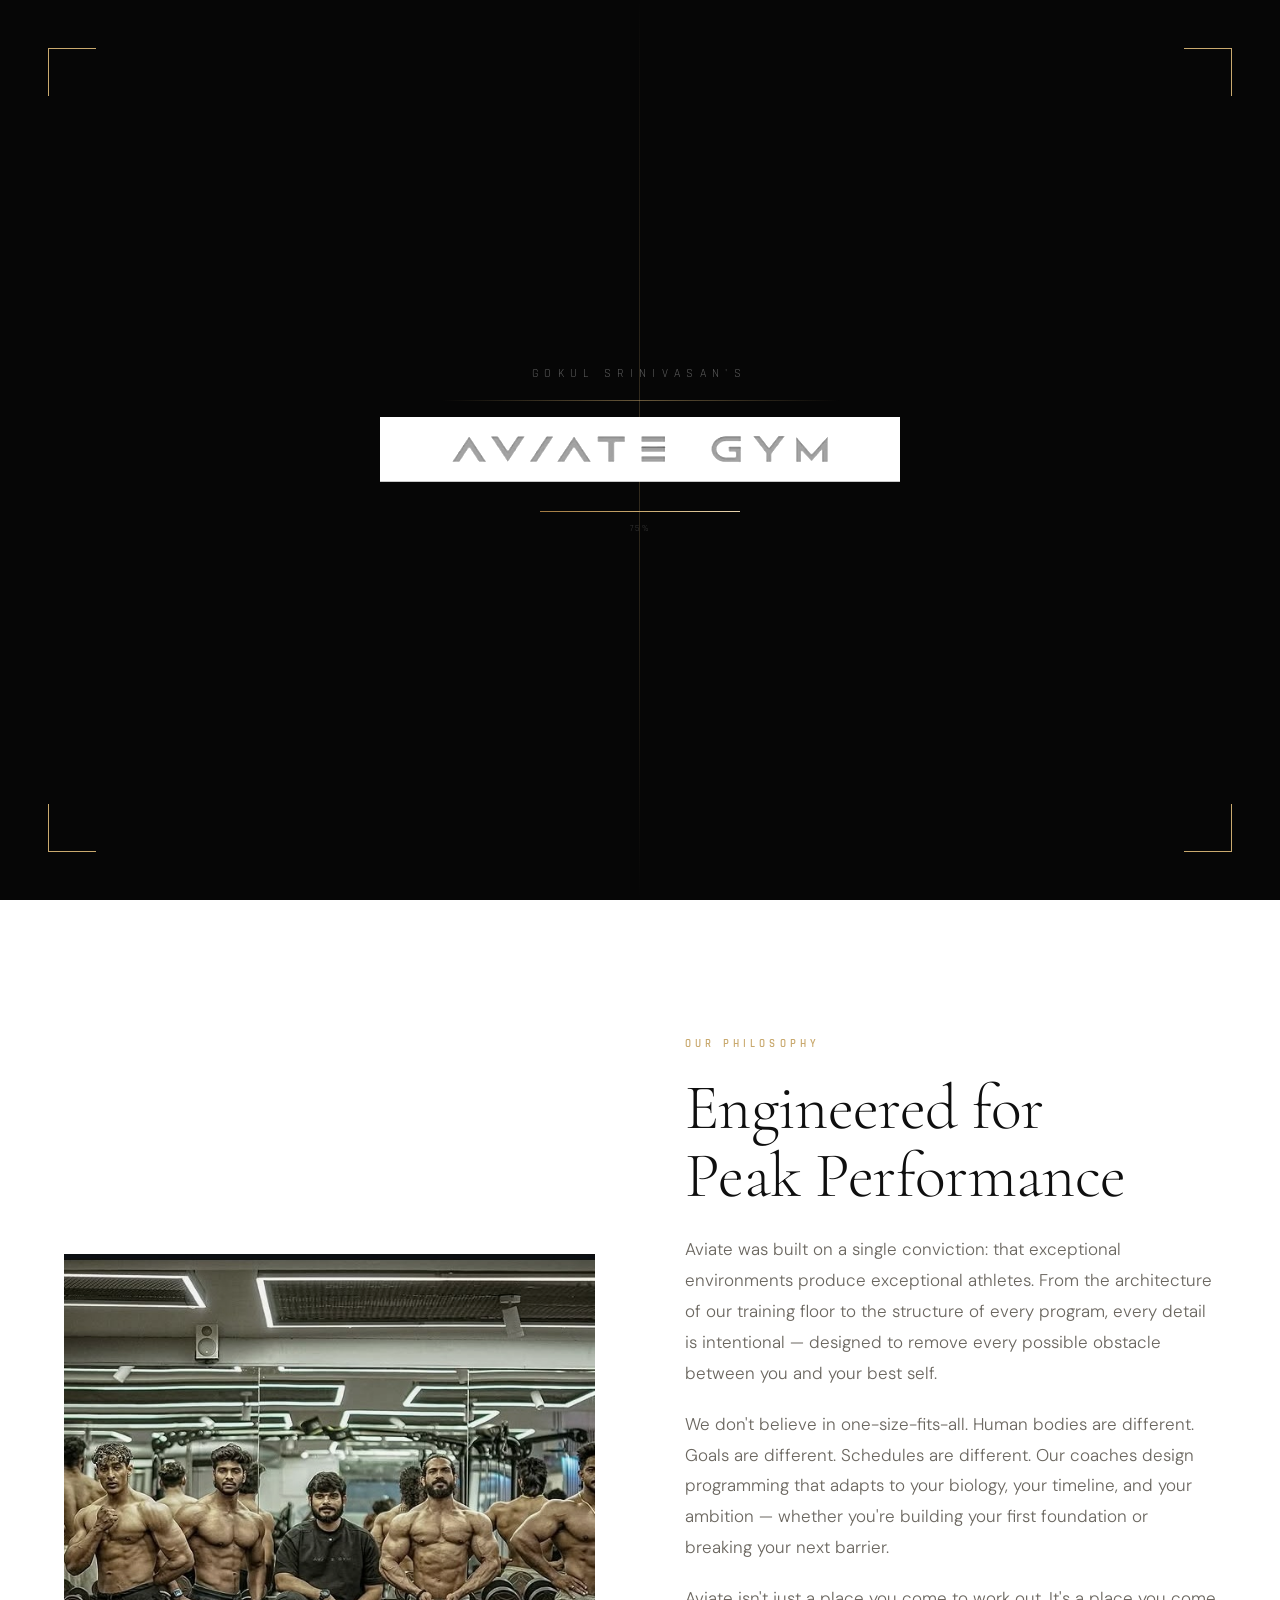
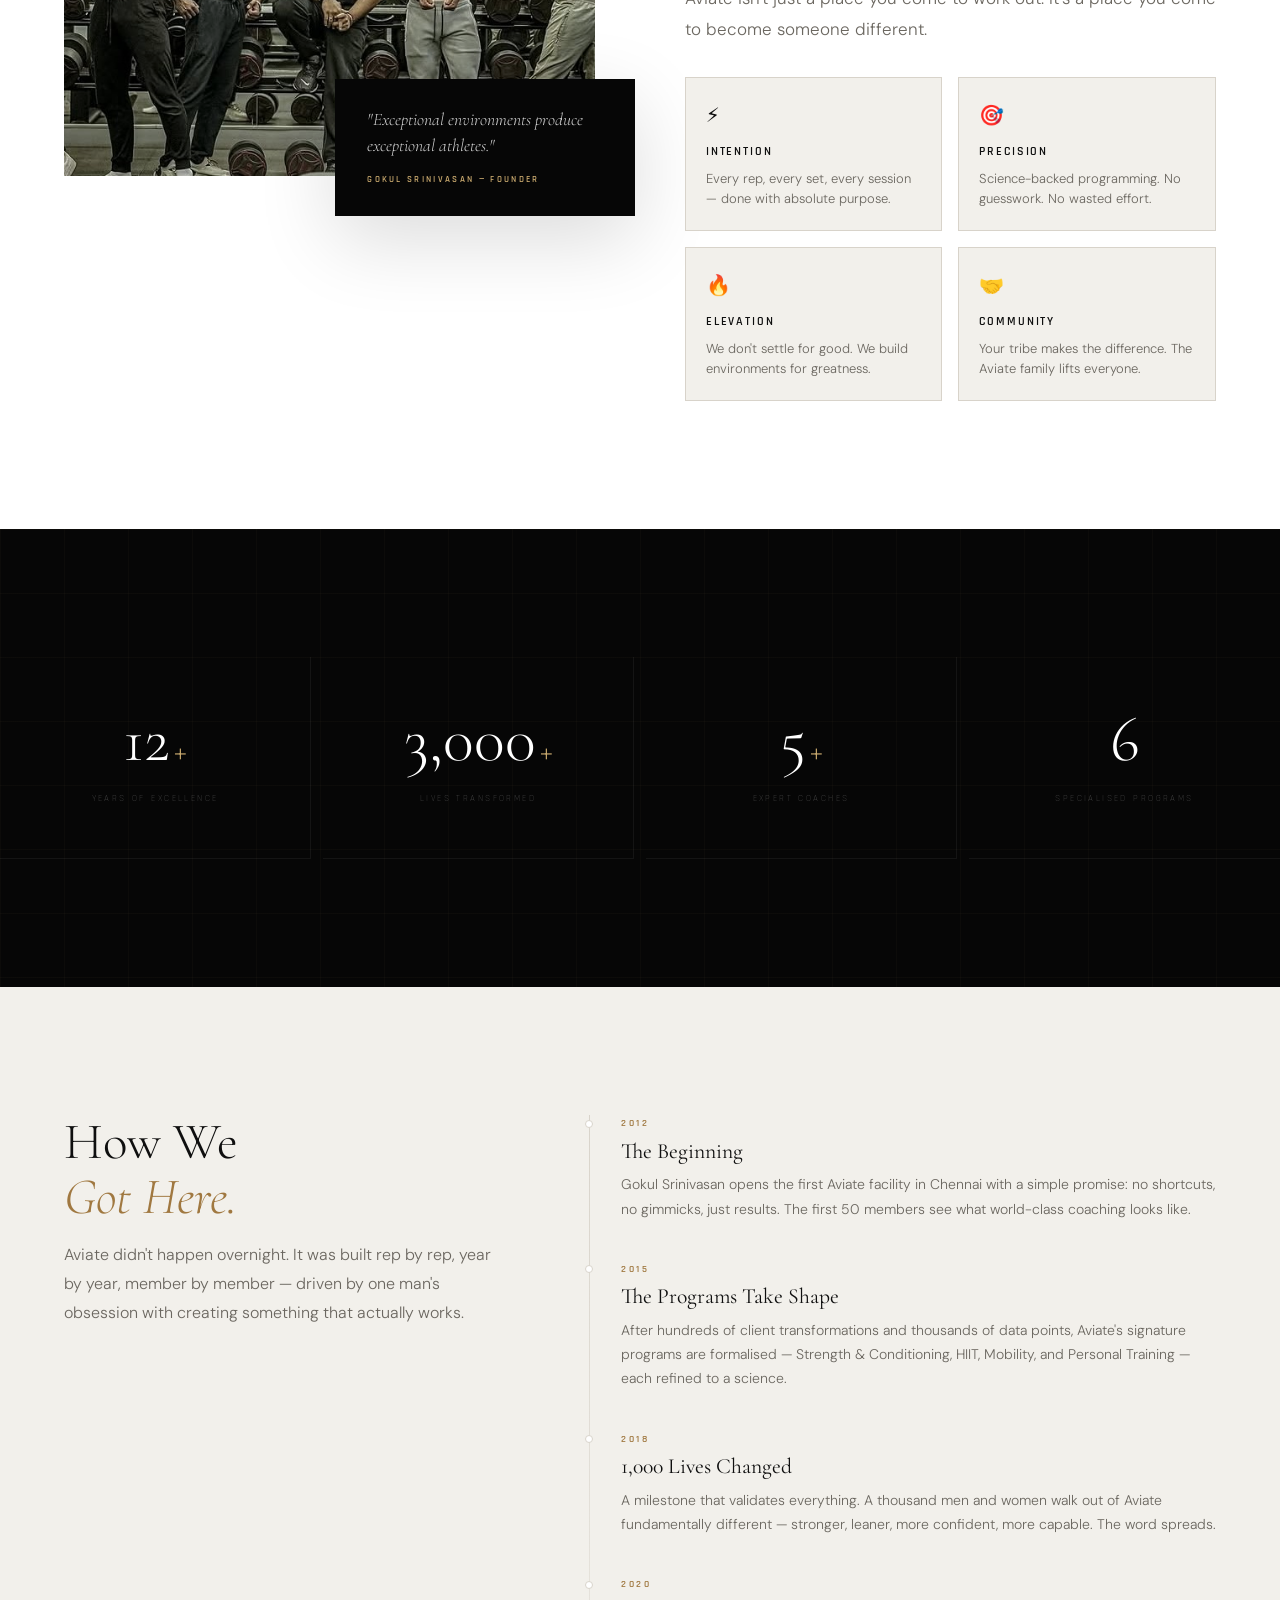
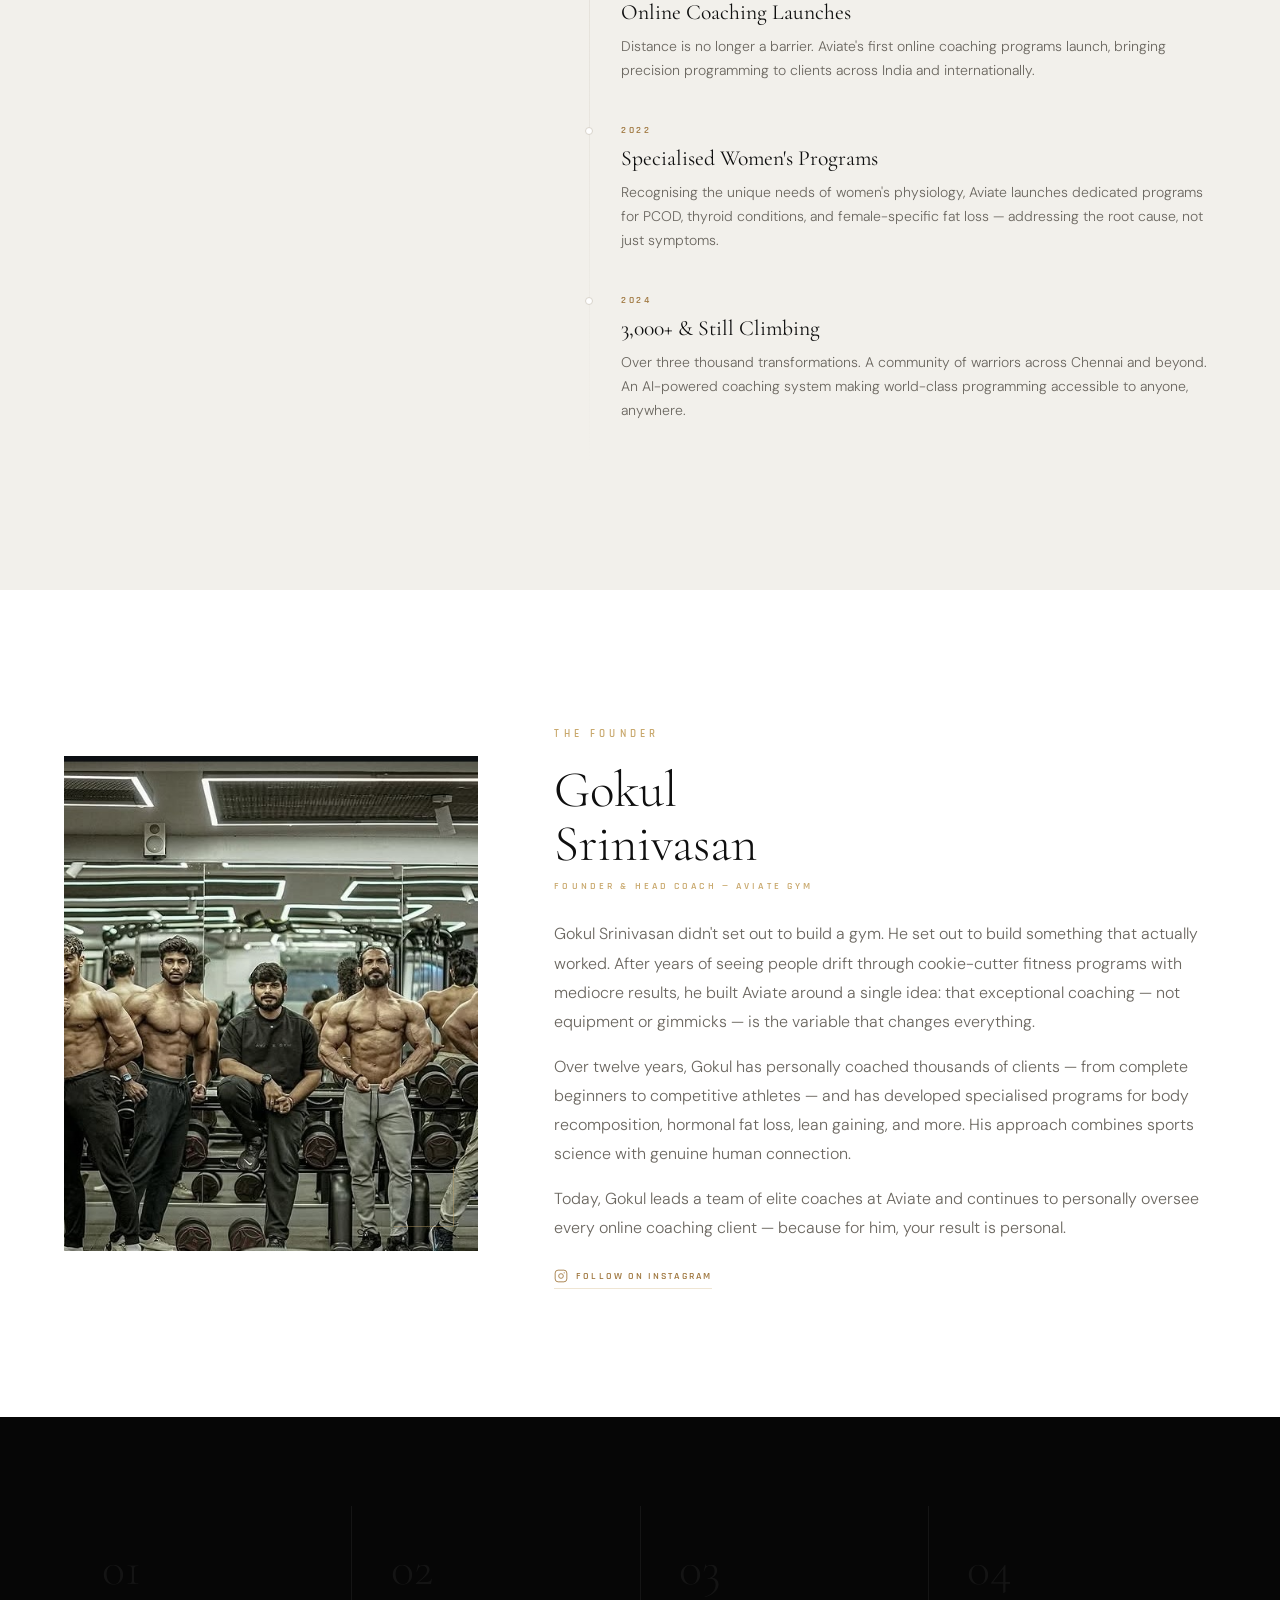
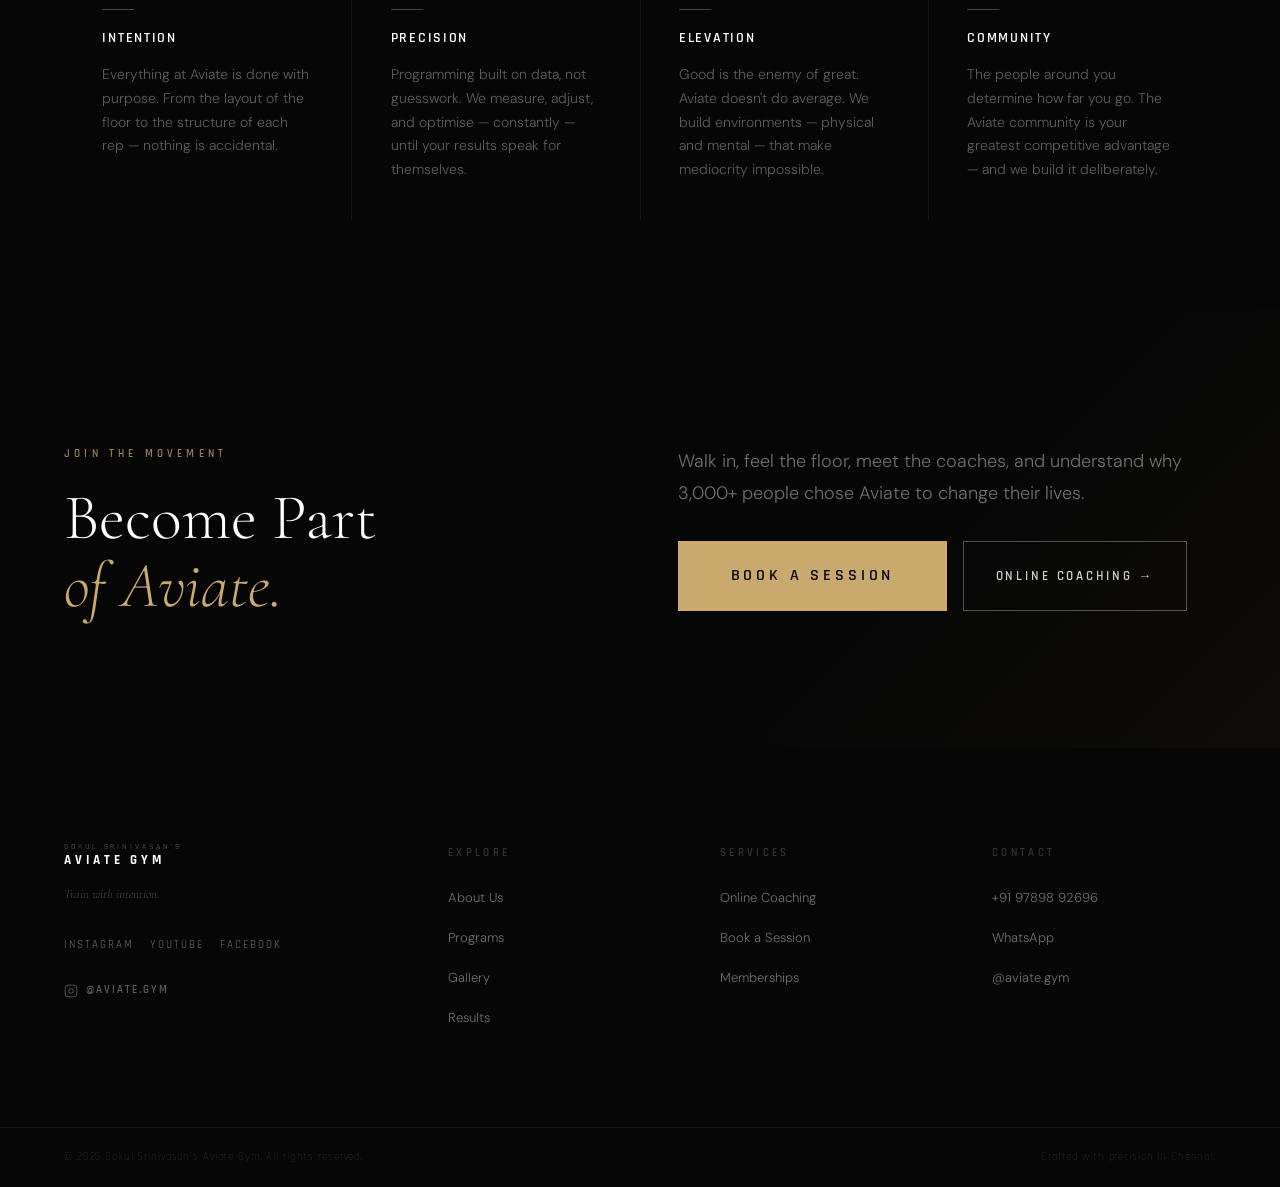
==== about.html @ cf031518 "Add files via upload" ====
<!DOCTYPE html>
<html lang="en">
<head>
  <meta charset="UTF-8" />
  <meta name="viewport" content="width=device-width, initial-scale=1.0" />
  <meta name="description" content="About — Gokul Srinivasan's Aviate Gym. Our philosophy, our story, our coaches." />
  <title>About — Aviate Gym</title>

  <link rel="preconnect" href="https://fonts.googleapis.com" />
  <link rel="preconnect" href="https://fonts.gstatic.com" crossorigin />
  <link href="https://fonts.googleapis.com/css2?family=Cormorant+Garamond:ital,wght@0,300;0,400;0,600;1,300;1,400&family=Rajdhani:wght@300;400;500;600;700&family=DM+Sans:wght@200;300;400;500&display=swap" rel="stylesheet" />
  <link rel="stylesheet" href="style.css" />

  <style>

    /* ── Cinematic full-bleed hero ── */
    .about-hero {
      position: relative;
      height: 100svh;
      min-height: 640px;
      display: flex;
      align-items: center;
      overflow: hidden;
      background: var(--color-black);
    }

    .about-hero__bg { position: absolute; inset: 0; z-index: 0; }

    .about-hero__bg-img {
      width: 100%; height: 100%;
      object-fit: cover;
      object-position: center top;
      filter: brightness(0.28) grayscale(15%);
      transform: scale(1.04);
      animation: about-hero-drift 18s ease-in-out infinite alternate;
    }

    @keyframes about-hero-drift {
      from { transform: scale(1.04) translateX(0); }
      to   { transform: scale(1.06) translateX(-1.5%); }
    }

    .about-hero__overlay {
      position: absolute; inset: 0;
      background: linear-gradient(
        135deg,
        rgba(6,6,6,0.82) 0%,
        rgba(6,6,6,0.30) 60%,
        rgba(6,6,6,0.62) 100%
      );
    }

    .about-hero__content {
      position: relative; z-index: 2;
      width: 100%;
      padding-top: 78px;
    }

    .about-hero__inner { max-width: 820px; }

    .about-hero__eyebrow {
      display: inline-flex;
      align-items: center;
      gap: 0.75rem;
      font-family: var(--font-brand);
      font-size: 0.62rem;
      font-weight: 600;
      letter-spacing: 0.42em;
      text-transform: uppercase;
      color: var(--color-gold);
      margin-bottom: 1.5rem;
      animation: hero-up 1s cubic-bezier(0.16,1,0.3,1) 0.2s both;
    }

    .about-hero__rule {
      width: 28px; height: 1px;
      background: var(--color-gold); opacity: 0.7; display: block;
    }

    .about-hero__heading {
      font-family: var(--font-display);
      font-size: clamp(3.2rem, 8vw, 6.5rem);
      font-weight: 300;
      line-height: 0.98;
      letter-spacing: -0.025em;
      color: var(--color-white);
      margin-bottom: 1.75rem;
      animation: hero-up 1s cubic-bezier(0.16,1,0.3,1) 0.4s both;
    }

    .about-hero__heading em {
      font-style: italic;
      color: rgba(255,255,255,0.52);
    }

    .about-hero__sub {
      font-family: var(--font-body);
      font-size: clamp(1rem, 1.8vw, 1.2rem);
      font-weight: 300;
      line-height: 1.75;
      color: rgba(255,255,255,0.48);
      max-width: 48ch;
      animation: hero-up 1s cubic-bezier(0.16,1,0.3,1) 0.6s both;
    }

    .about-hero__scroll {
      position: absolute;
      bottom: 2.5rem; left: var(--container-pad);
      z-index: 2;
      display: flex;
      align-items: center;
      gap: 0.75rem;
      animation: hero-up 1s cubic-bezier(0.16,1,0.3,1) 1s both;
    }

    .about-hero__scroll-line {
      width: 48px; height: 1px;
      background: linear-gradient(to right, var(--color-gold), transparent);
      opacity: 0.5;
    }

    .about-hero__scroll-label {
      font-family: var(--font-brand);
      font-size: 0.52rem;
      letter-spacing: 0.32em;
      text-transform: uppercase;
      color: rgba(255,255,255,0.3);
    }

    .about-hero__year {
      position: absolute;
      bottom: 2.5rem; right: var(--container-pad);
      z-index: 2;
      text-align: right;
      animation: hero-up 1s cubic-bezier(0.16,1,0.3,1) 0.9s both;
    }

    .about-hero__year-num {
      font-family: var(--font-display);
      font-size: clamp(3rem, 6vw, 5rem);
      font-weight: 300;
      color: rgba(255,255,255,0.07);
      line-height: 1;
      letter-spacing: -0.02em;
    }

    .about-hero__year-label {
      font-family: var(--font-brand);
      font-size: 0.52rem;
      letter-spacing: 0.28em;
      text-transform: uppercase;
      color: rgba(255,255,255,0.22);
    }

    /* ── Philosophy ── */
    .philosophy { background: var(--color-white); }

    .philosophy__grid {
      display: grid;
      grid-template-columns: 1fr 1fr;
      gap: clamp(3rem, 7vw, 7rem);
      align-items: center;
    }

    .philosophy__media { position: relative; }

    .philosophy__img-wrap { overflow: hidden; line-height: 0; }

    .philosophy__img {
      width: 100%;
      height: clamp(420px, 58vh, 640px);
      object-fit: cover;
      object-position: center top;
      filter: grayscale(8%) brightness(0.97);
      transition: transform 1.4s cubic-bezier(0.25,0.46,0.45,0.94), filter 0.6s ease;
    }

    .philosophy__img-wrap:hover .philosophy__img {
      transform: scale(1.04);
      filter: grayscale(0%) brightness(1.01);
    }

    .philosophy__quote-card {
      position: absolute;
      bottom: -2.5rem; right: -2.5rem;
      background: var(--color-black);
      padding: 1.75rem 2rem;
      max-width: 300px;
      box-shadow: var(--shadow-xl);
    }

    .philosophy__quote-text {
      font-family: var(--font-display);
      font-size: 1.1rem;
      font-weight: 300;
      font-style: italic;
      line-height: 1.5;
      color: rgba(255,255,255,0.82);
      margin-bottom: 0.75rem;
    }

    .philosophy__quote-attr {
      font-family: var(--font-brand);
      font-size: 0.58rem;
      font-weight: 600;
      letter-spacing: 0.25em;
      text-transform: uppercase;
      color: var(--color-gold);
    }

    .philosophy__copy .section-heading { margin-bottom: 1.5rem; }

    .philosophy__body {
      font-family: var(--font-body);
      font-size: 1.0625rem;
      font-weight: 300;
      line-height: 1.82;
      color: var(--color-text-muted);
      margin-bottom: 1.25rem;
    }

    .philosophy__values {
      display: grid;
      grid-template-columns: 1fr 1fr;
      gap: 1rem;
      margin-top: 2rem;
    }

    .philosophy__value {
      padding: 1.25rem;
      border: 1px solid var(--color-grey-mid);
      background: var(--color-cream);
      transition: border-color 0.22s, box-shadow 0.22s, transform 0.22s;
    }

    .philosophy__value:hover {
      border-color: var(--color-gold);
      box-shadow: 0 4px 20px rgba(201,169,110,0.08);
      transform: translateY(-2px);
    }

    .philosophy__value-icon { font-size: 1.25rem; margin-bottom: 0.5rem; }

    .philosophy__value-title {
      font-family: var(--font-brand);
      font-size: 0.78rem;
      font-weight: 600;
      letter-spacing: 0.15em;
      text-transform: uppercase;
      color: var(--color-text);
      margin-bottom: 0.35rem;
    }

    .philosophy__value-desc {
      font-family: var(--font-body);
      font-size: 0.8125rem;
      font-weight: 300;
      color: var(--color-text-muted);
      line-height: 1.6;
    }

    /* ── Stats ── */
    .about-stats {
      background: var(--color-black);
      position: relative;
      overflow: hidden;
    }

    .about-stats::before {
      content: '';
      position: absolute; inset: 0;
      background-image:
        linear-gradient(rgba(201,169,110,0.03) 1px, transparent 1px),
        linear-gradient(90deg, rgba(201,169,110,0.03) 1px, transparent 1px);
      background-size: 64px 64px;
      pointer-events: none;
    }

    .about-stats__grid {
      display: grid;
      grid-template-columns: repeat(4, 1fr);
      position: relative;
      z-index: 1;
    }

    .about-stat-item {
      padding: clamp(2rem, 4vw, 3.5rem) clamp(1.5rem, 3vw, 2.5rem);
      border-right: 1px solid rgba(255,255,255,0.06);
      border-bottom: 1px solid rgba(255,255,255,0.06);
      display: flex;
      flex-direction: column;
      align-items: center;
      text-align: center;
      gap: 0.5rem;
      transition: background-color 0.25s;
    }

    .about-stat-item:hover { background-color: rgba(201,169,110,0.04); }
    .about-stat-item:nth-child(4n) { border-right: none; }

    .about-stat-item__num {
      font-family: var(--font-display);
      font-size: clamp(2.5rem, 5vw, 4rem);
      font-weight: 300;
      color: var(--color-white);
      line-height: 1;
    }

    .about-stat-item__suffix {
      font-family: var(--font-display);
      font-size: 2rem;
      font-weight: 300;
      color: var(--color-gold);
    }

    .about-stat-item__label {
      font-family: var(--font-brand);
      font-size: 0.58rem;
      letter-spacing: 0.26em;
      text-transform: uppercase;
      color: rgba(255,255,255,0.3);
      margin-top: 0.25rem;
    }

    /* ── Story / Timeline ── */
    .story { background: var(--color-cream); }

    .story__layout {
      display: grid;
      grid-template-columns: 1fr 1.4fr;
      gap: clamp(3rem, 6vw, 6rem);
      align-items: start;
    }

    .story__heading {
      font-family: var(--font-display);
      font-size: clamp(2rem, 4vw, 3.5rem);
      font-weight: 300;
      line-height: 1.08;
      color: var(--color-text);
      margin-bottom: 1rem;
      position: sticky;
      top: calc(78px + 2rem);
    }

    .story__heading em { font-style: italic; color: var(--color-gold-dark); }

    .story__intro {
      font-family: var(--font-body);
      font-size: 1rem;
      font-weight: 300;
      line-height: 1.8;
      color: var(--color-text-muted);
      margin-bottom: 1.5rem;
      position: sticky;
      top: calc(78px + 8rem);
    }

    .timeline {
      display: flex;
      flex-direction: column;
      gap: 0;
      position: relative;
    }

    .timeline::before {
      content: '';
      position: absolute;
      top: 0; bottom: 0; left: 0;
      width: 1px;
      background: linear-gradient(to bottom, var(--color-grey-mid), transparent);
    }

    .timeline-item {
      padding: 0 0 2.5rem 2rem;
      position: relative;
    }

    .timeline-item::before {
      content: '';
      position: absolute;
      left: -4px; top: 0.3rem;
      width: 8px; height: 8px;
      border-radius: 50%;
      background: var(--color-white);
      border: 1.5px solid var(--color-grey-mid);
      transition: background 0.22s, border-color 0.22s;
    }

    .timeline-item:hover::before {
      background: var(--color-gold);
      border-color: var(--color-gold);
    }

    .timeline-item__year {
      font-family: var(--font-brand);
      font-size: 0.62rem;
      font-weight: 600;
      letter-spacing: 0.28em;
      text-transform: uppercase;
      color: var(--color-gold-dark);
      margin-bottom: 0.4rem;
    }

    .timeline-item__title {
      font-family: var(--font-display);
      font-size: 1.35rem;
      font-weight: 400;
      color: var(--color-text);
      margin-bottom: 0.5rem;
      line-height: 1.2;
    }

    .timeline-item__body {
      font-family: var(--font-body);
      font-size: 0.875rem;
      font-weight: 300;
      line-height: 1.72;
      color: var(--color-text-muted);
    }

    /* ── Founder ── */
    .founder { background: var(--color-white); }

    .founder__grid {
      display: grid;
      grid-template-columns: 1fr 1.6fr;
      gap: clamp(3rem, 6vw, 6rem);
      align-items: center;
    }

    .founder__img-wrap {
      overflow: hidden;
      line-height: 0;
      position: relative;
    }

    .founder__img {
      width: 100%;
      height: clamp(400px, 55vh, 600px);
      object-fit: cover;
      object-position: center top;
      filter: grayscale(10%);
      transition: transform 1.4s cubic-bezier(0.25,0.46,0.45,0.94), filter 0.6s;
    }

    .founder__img-wrap:hover .founder__img {
      transform: scale(1.03);
      filter: grayscale(0%);
    }

    .founder__img-wrap::before {
      content: '';
      position: absolute;
      bottom: 1.5rem; right: 1.5rem;
      width: 60px; height: 60px;
      border-bottom: 1px solid var(--color-gold);
      border-right: 1px solid var(--color-gold);
      opacity: 0.4;
      z-index: 1;
      pointer-events: none;
    }

    .founder__name {
      font-family: var(--font-display);
      font-size: clamp(2rem, 4vw, 3.2rem);
      font-weight: 300;
      line-height: 1.05;
      color: var(--color-text);
      margin-bottom: 0.35rem;
    }

    .founder__title {
      font-family: var(--font-brand);
      font-size: 0.65rem;
      font-weight: 600;
      letter-spacing: 0.3em;
      text-transform: uppercase;
      color: var(--color-gold);
      margin-bottom: 1.5rem;
    }

    .founder__bio {
      font-family: var(--font-body);
      font-size: 1rem;
      font-weight: 300;
      line-height: 1.82;
      color: var(--color-text-muted);
      margin-bottom: 1rem;
    }

    .founder__social {
      display: flex;
      align-items: center;
      gap: 0.5rem;
      font-family: var(--font-brand);
      font-size: 0.65rem;
      font-weight: 600;
      letter-spacing: 0.2em;
      text-transform: uppercase;
      color: var(--color-gold-dark);
      margin-top: 1.5rem;
      padding-bottom: 3px;
      border-bottom: 1px solid rgba(201,169,110,0.3);
      width: fit-content;
      transition: color 0.18s, border-color 0.18s;
    }

    .founder__social:hover {
      color: var(--color-gold);
      border-color: var(--color-gold);
    }

    /* ── Values Strip ── */
    .values-strip {
      background: var(--color-black);
      padding-block: clamp(3rem, 7vw, 6rem);
      overflow: hidden;
    }

    .values-strip__inner {
      display: grid;
      grid-template-columns: repeat(4, 1fr);
      gap: 1px;
      background: rgba(255,255,255,0.06);
    }

    .value-block {
      background: var(--color-black);
      padding: clamp(1.5rem, 3vw, 2.5rem);
      transition: background-color 0.25s;
    }

    .value-block:hover { background-color: rgba(201,169,110,0.04); }

    .value-block__num {
      font-family: var(--font-display);
      font-size: 3rem;
      font-weight: 300;
      color: rgba(255,255,255,0.06);
      line-height: 1;
      margin-bottom: 1rem;
    }

    .value-block__line {
      width: 32px; height: 1px;
      background: var(--color-gold);
      opacity: 0.4;
      margin-bottom: 1rem;
    }

    .value-block__title {
      font-family: var(--font-brand);
      font-size: 0.9rem;
      font-weight: 600;
      letter-spacing: 0.12em;
      text-transform: uppercase;
      color: var(--color-white);
      margin-bottom: 0.75rem;
    }

    .value-block__desc {
      font-family: var(--font-body);
      font-size: 0.875rem;
      font-weight: 300;
      color: rgba(255,255,255,0.35);
      line-height: 1.7;
    }

    /* Responsive */
    @media (max-width: 1024px) {
      .philosophy__grid,
      .story__layout,
      .founder__grid { grid-template-columns: 1fr; gap: 3rem; }
      .philosophy__quote-card {
        position: relative; bottom: auto; right: auto;
        margin-top: 1.5rem; max-width: 100%;
      }
      .about-stats__grid { grid-template-columns: repeat(2, 1fr); }
      .about-stat-item:nth-child(2n) { border-right: none; }
      .story__heading, .story__intro { position: static; }
      .values-strip__inner { grid-template-columns: 1fr 1fr; }
    }

    @media (max-width: 768px) {
      .philosophy__values { grid-template-columns: 1fr; }
      .values-strip__inner { grid-template-columns: 1fr; }
      .about-stats__grid { grid-template-columns: 1fr 1fr; }
    }
  </style>
</head>

<body class="is-loading">

  <!-- PRELOADER -->
  <div class="preloader" id="preloader">
    <div class="preloader__panel preloader__panel--left"></div>
    <div class="preloader__panel preloader__panel--right"></div>
    <div class="preloader__corner preloader__corner--tl"></div>
    <div class="preloader__corner preloader__corner--tr"></div>
    <div class="preloader__corner preloader__corner--bl"></div>
    <div class="preloader__corner preloader__corner--br"></div>
    <div class="preloader__inner">
      <div class="preloader__owner-wrap"><span class="preloader__owner">GOKUL SRINIVASAN'S</span></div>
      <div class="preloader__line"></div>
      <div class="preloader__brand-wrap">
        <div class="preloader__logo-wrap">
          <img src="assets/images/aviate-logo.jpg" alt="Aviate Gym" class="preloader__logo-img" />
        </div>
      </div>
      <div class="preloader__bar-wrap">
        <div class="preloader__bar"><div class="preloader__fill"></div></div>
        <span class="preloader__percent" id="pl-percent">Loading...</span>
      </div>
    </div>
  </div>

  <!-- NAVIGATION -->
  <header class="site-header" id="site-header">
    <nav class="nav">
      <a href="index.html" class="nav__logo" aria-label="Aviate Gym home">
        <img src="assets/images/aviate-logo.jpg" alt="Gokul Srinivasan's Aviate Gym" class="nav__logo-img" />
      </a>
      <ul class="nav__links">
        <li><a href="about.html"           class="nav__link is-active">About</a></li>
        <li><a href="programs.html"        class="nav__link">Programs</a></li>
        <li><a href="online-coaching.html" class="nav__link">Online Coaching</a></li>
        <li><a href="gallery.html"         class="nav__link">Gallery</a></li>
        <li><a href="results.html"         class="nav__link">Results</a></li>
        <li><a href="booking.html"         class="nav__link nav__link--cta">Book a Session</a></li>
      </ul>
      <button class="nav__hamburger" aria-label="Toggle menu" aria-expanded="false">
        <span class="nav__hamburger-line"></span>
        <span class="nav__hamburger-line"></span>
      </button>
    </nav>
    <div class="mobile-menu" id="mobile-menu">
      <ul class="mobile-menu__links">
        <li><a href="about.html"           class="mobile-menu__link">About</a></li>
        <li><a href="programs.html"        class="mobile-menu__link">Programs</a></li>
        <li><a href="online-coaching.html" class="mobile-menu__link">Online Coaching</a></li>
        <li><a href="gallery.html"         class="mobile-menu__link">Gallery</a></li>
        <li><a href="results.html"         class="mobile-menu__link">Results</a></li>
        <li><a href="booking.html"         class="mobile-menu__link mobile-menu__link--cta">Book a Session</a></li>
      </ul>
    </div>
  </header>

  <main>

    <!-- ═══════════════════════════════
         HERO
    ═══════════════════════════════ -->
    <section class="about-hero">
      <div class="about-hero__bg">
        <img src="assets/images/gallery-3.jpg" alt="" aria-hidden="true" class="about-hero__bg-img" />
        <div class="about-hero__overlay"></div>
      </div>

      <div class="about-hero__content">
        <div class="container about-hero__inner">
          <p class="about-hero__eyebrow">
            <span class="about-hero__rule"></span>
            Our Story
          </p>
          <h1 class="about-hero__heading">
            More Than<br />A Gym.<br /><em>A Movement.</em>
          </h1>
          <p class="about-hero__sub">
            Aviate was born from a conviction that the right environment, the right coaching, and the right community can transform anyone. Twelve years later, 3,000+ lives prove it.
          </p>
        </div>
      </div>

      <div class="about-hero__scroll">
        <span class="about-hero__scroll-line"></span>
        <span class="about-hero__scroll-label">Scroll to explore</span>
      </div>

      <div class="about-hero__year">
        <p class="about-hero__year-num">2012</p>
        <p class="about-hero__year-label">Est. Chennai</p>
      </div>
    </section>


    <!-- ═══════════════════════════════
         PHILOSOPHY
    ═══════════════════════════════ -->
    <section class="philosophy">
      <div class="container philosophy__grid">

        <div class="philosophy__media reveal">
          <div class="philosophy__img-wrap">
            <img src="assets/images/gallery-3.jpg" alt="Aviate Gym philosophy" class="philosophy__img" loading="lazy" />
          </div>
          <div class="philosophy__quote-card">
            <p class="philosophy__quote-text">"Exceptional environments produce exceptional athletes."</p>
            <p class="philosophy__quote-attr">Gokul Srinivasan — Founder</p>
          </div>
        </div>

        <div class="philosophy__copy reveal">
          <p class="section-eyebrow">Our Philosophy</p>
          <h2 class="section-heading">Engineered for<br />Peak Performance</h2>
          <p class="philosophy__body">
            Aviate was built on a single conviction: that exceptional environments produce exceptional athletes. From the architecture of our training floor to the structure of every program, every detail is intentional — designed to remove every possible obstacle between you and your best self.
          </p>
          <p class="philosophy__body">
            We don't believe in one-size-fits-all. Human bodies are different. Goals are different. Schedules are different. Our coaches design programming that adapts to your biology, your timeline, and your ambition — whether you're building your first foundation or breaking your next barrier.
          </p>
          <p class="philosophy__body">
            Aviate isn't just a place you come to work out. It's a place you come to become someone different.
          </p>

          <div class="philosophy__values">
            <div class="philosophy__value">
              <div class="philosophy__value-icon">⚡</div>
              <p class="philosophy__value-title">Intention</p>
              <p class="philosophy__value-desc">Every rep, every set, every session — done with absolute purpose.</p>
            </div>
            <div class="philosophy__value">
              <div class="philosophy__value-icon">🎯</div>
              <p class="philosophy__value-title">Precision</p>
              <p class="philosophy__value-desc">Science-backed programming. No guesswork. No wasted effort.</p>
            </div>
            <div class="philosophy__value">
              <div class="philosophy__value-icon">🔥</div>
              <p class="philosophy__value-title">Elevation</p>
              <p class="philosophy__value-desc">We don't settle for good. We build environments for greatness.</p>
            </div>
            <div class="philosophy__value">
              <div class="philosophy__value-icon">🤝</div>
              <p class="philosophy__value-title">Community</p>
              <p class="philosophy__value-desc">Your tribe makes the difference. The Aviate family lifts everyone.</p>
            </div>
          </div>
        </div>

      </div>
    </section>


    <!-- ═══════════════════════════════
         STATS
    ═══════════════════════════════ -->
    <section class="about-stats">
      <div class="about-stats__grid">
        <div class="about-stat-item reveal">
          <div>
            <span class="about-stat-item__num">12</span>
            <span class="about-stat-item__suffix">+</span>
          </div>
          <span class="about-stat-item__label">Years of Excellence</span>
        </div>
        <div class="about-stat-item reveal">
          <div>
            <span class="about-stat-item__num">3,000</span>
            <span class="about-stat-item__suffix">+</span>
          </div>
          <span class="about-stat-item__label">Lives Transformed</span>
        </div>
        <div class="about-stat-item reveal">
          <div>
            <span class="about-stat-item__num">5</span>
            <span class="about-stat-item__suffix">+</span>
          </div>
          <span class="about-stat-item__label">Expert Coaches</span>
        </div>
        <div class="about-stat-item reveal">
          <div>
            <span class="about-stat-item__num">6</span>
            <span class="about-stat-item__suffix"></span>
          </div>
          <span class="about-stat-item__label">Specialised Programs</span>
        </div>
      </div>
    </section>


    <!-- ═══════════════════════════════
         STORY / TIMELINE
    ═══════════════════════════════ -->
    <section class="story">
      <div class="container story__layout">

        <div>
          <h2 class="story__heading reveal">How We<br /><em>Got Here.</em></h2>
          <p class="story__intro reveal">
            Aviate didn't happen overnight. It was built rep by rep, year by year, member by member — driven by one man's obsession with creating something that actually works.
          </p>
        </div>

        <div class="timeline reveal">
          <div class="timeline-item">
            <p class="timeline-item__year">2012</p>
            <h3 class="timeline-item__title">The Beginning</h3>
            <p class="timeline-item__body">Gokul Srinivasan opens the first Aviate facility in Chennai with a simple promise: no shortcuts, no gimmicks, just results. The first 50 members see what world-class coaching looks like.</p>
          </div>
          <div class="timeline-item">
            <p class="timeline-item__year">2015</p>
            <h3 class="timeline-item__title">The Programs Take Shape</h3>
            <p class="timeline-item__body">After hundreds of client transformations and thousands of data points, Aviate's signature programs are formalised — Strength & Conditioning, HIIT, Mobility, and Personal Training — each refined to a science.</p>
          </div>
          <div class="timeline-item">
            <p class="timeline-item__year">2018</p>
            <h3 class="timeline-item__title">1,000 Lives Changed</h3>
            <p class="timeline-item__body">A milestone that validates everything. A thousand men and women walk out of Aviate fundamentally different — stronger, leaner, more confident, more capable. The word spreads.</p>
          </div>
          <div class="timeline-item">
            <p class="timeline-item__year">2020</p>
            <h3 class="timeline-item__title">Online Coaching Launches</h3>
            <p class="timeline-item__body">Distance is no longer a barrier. Aviate's first online coaching programs launch, bringing precision programming to clients across India and internationally.</p>
          </div>
          <div class="timeline-item">
            <p class="timeline-item__year">2022</p>
            <h3 class="timeline-item__title">Specialised Women's Programs</h3>
            <p class="timeline-item__body">Recognising the unique needs of women's physiology, Aviate launches dedicated programs for PCOD, thyroid conditions, and female-specific fat loss — addressing the root cause, not just symptoms.</p>
          </div>
          <div class="timeline-item">
            <p class="timeline-item__year">2024</p>
            <h3 class="timeline-item__title">3,000+ &amp; Still Climbing</h3>
            <p class="timeline-item__body">Over three thousand transformations. A community of warriors across Chennai and beyond. An AI-powered coaching system making world-class programming accessible to anyone, anywhere.</p>
          </div>
        </div>

      </div>
    </section>


    <!-- ═══════════════════════════════
         FOUNDER
    ═══════════════════════════════ -->
    <section class="founder">
      <div class="container founder__grid">

        <div class="founder__img-wrap reveal">
          <img src="assets/images/gallery-3.jpg" alt="Gokul Srinivasan — Founder of Aviate Gym" class="founder__img" loading="lazy" />
        </div>

        <div class="reveal">
          <p class="section-eyebrow">The Founder</p>
          <h2 class="founder__name">Gokul<br />Srinivasan</h2>
          <p class="founder__title">Founder &amp; Head Coach — Aviate Gym</p>

          <p class="founder__bio">
            Gokul Srinivasan didn't set out to build a gym. He set out to build something that actually worked. After years of seeing people drift through cookie-cutter fitness programs with mediocre results, he built Aviate around a single idea: that exceptional coaching — not equipment or gimmicks — is the variable that changes everything.
          </p>
          <p class="founder__bio">
            Over twelve years, Gokul has personally coached thousands of clients — from complete beginners to competitive athletes — and has developed specialised programs for body recomposition, hormonal fat loss, lean gaining, and more. His approach combines sports science with genuine human connection.
          </p>
          <p class="founder__bio">
            Today, Gokul leads a team of elite coaches at Aviate and continues to personally oversee every online coaching client — because for him, your result is personal.
          </p>

          <a href="https://www.instagram.com/aviate.gym" target="_blank" rel="noopener" class="founder__social">
            <svg width="14" height="14" viewBox="0 0 24 24" fill="none" stroke="currentColor" stroke-width="1.5"><rect x="2" y="2" width="20" height="20" rx="5"/><circle cx="12" cy="12" r="4"/><circle cx="17.5" cy="6.5" r="1" fill="currentColor" stroke="none"/></svg>
            Follow on Instagram
          </a>
        </div>

      </div>
    </section>


    <!-- ═══════════════════════════════
         VALUES STRIP
    ═══════════════════════════════ -->
    <section class="values-strip">
      <div class="container">
        <div class="values-strip__inner reveal-stagger">

          <div class="value-block">
            <p class="value-block__num">01</p>
            <div class="value-block__line"></div>
            <h3 class="value-block__title">Intention</h3>
            <p class="value-block__desc">Everything at Aviate is done with purpose. From the layout of the floor to the structure of each rep — nothing is accidental.</p>
          </div>

          <div class="value-block">
            <p class="value-block__num">02</p>
            <div class="value-block__line"></div>
            <h3 class="value-block__title">Precision</h3>
            <p class="value-block__desc">Programming built on data, not guesswork. We measure, adjust, and optimise — constantly — until your results speak for themselves.</p>
          </div>

          <div class="value-block">
            <p class="value-block__num">03</p>
            <div class="value-block__line"></div>
            <h3 class="value-block__title">Elevation</h3>
            <p class="value-block__desc">Good is the enemy of great. Aviate doesn't do average. We build environments — physical and mental — that make mediocrity impossible.</p>
          </div>

          <div class="value-block">
            <p class="value-block__num">04</p>
            <div class="value-block__line"></div>
            <h3 class="value-block__title">Community</h3>
            <p class="value-block__desc">The people around you determine how far you go. The Aviate community is your greatest competitive advantage — and we build it deliberately.</p>
          </div>

        </div>
      </div>
    </section>


    <!-- ═══════════════════════════════
         CTA BAND
    ═══════════════════════════════ -->
    <section class="cta-band">
      <div class="container cta-band__inner reveal">
        <div class="cta-band__text">
          <p class="section-eyebrow">Join the Movement</p>
          <h2 class="cta-band__heading">Become Part<br /><em>of Aviate.</em></h2>
        </div>
        <div class="cta-band__action">
          <p class="cta-band__sub">Walk in, feel the floor, meet the coaches, and understand why 3,000+ people chose Aviate to change their lives.</p>
          <div style="display:flex;gap:1rem;flex-wrap:wrap;">
            <a href="booking.html"          class="btn btn--gold btn--large">Book a Session</a>
            <a href="online-coaching.html"  class="btn btn--outline-light">Online Coaching →</a>
          </div>
        </div>
      </div>
    </section>

  </main>


  <!-- FOOTER -->
  <footer class="site-footer">
    <div class="container site-footer__inner">
      <div class="site-footer__brand">
        <a href="index.html" class="site-footer__logo">
          <span class="site-footer__logo-owner">GOKUL SRINIVASAN'S</span>
          <span class="site-footer__logo-brand">AVIATE GYM</span>
        </a>
        <p class="site-footer__tagline">Train with intention.</p>
        <ul class="site-footer__socials">
          <li><a href="https://www.instagram.com/aviate.gym" target="_blank" rel="noopener" class="site-footer__social-link">Instagram</a></li>
          <li><a href="https://youtube.com/"                 target="_blank" rel="noopener" class="site-footer__social-link">YouTube</a></li>
          <li><a href="https://facebook.com/"                target="_blank" rel="noopener" class="site-footer__social-link">Facebook</a></li>
        </ul>
        <a href="https://www.instagram.com/aviate.gym" target="_blank" rel="noopener" class="site-footer__insta-badge">
          <svg width="14" height="14" viewBox="0 0 24 24" fill="none" stroke="currentColor" stroke-width="1.5"><rect x="2" y="2" width="20" height="20" rx="5"/><circle cx="12" cy="12" r="4"/><circle cx="17.5" cy="6.5" r="1" fill="currentColor" stroke="none"/></svg>
          @aviate.gym
        </a>
      </div>
      <nav class="site-footer__nav">
        <div class="site-footer__nav-col">
          <h3 class="site-footer__nav-heading">Explore</h3>
          <ul>
            <li><a href="about.html"    class="site-footer__nav-link">About Us</a></li>
            <li><a href="programs.html" class="site-footer__nav-link">Programs</a></li>
            <li><a href="gallery.html"  class="site-footer__nav-link">Gallery</a></li>
            <li><a href="results.html"  class="site-footer__nav-link">Results</a></li>
          </ul>
        </div>
        <div class="site-footer__nav-col">
          <h3 class="site-footer__nav-heading">Services</h3>
          <ul>
            <li><a href="online-coaching.html" class="site-footer__nav-link">Online Coaching</a></li>
            <li><a href="booking.html"         class="site-footer__nav-link">Book a Session</a></li>
            <li><a href="programs.html"        class="site-footer__nav-link">Memberships</a></li>
          </ul>
        </div>
        <div class="site-footer__nav-col">
          <h3 class="site-footer__nav-heading">Contact</h3>
          <ul>
            <li><a href="tel:+919789892696"          class="site-footer__nav-link">+91 97898 92696</a></li>
            <li><a href="https://wa.me/919789892696" target="_blank" rel="noopener" class="site-footer__nav-link">WhatsApp</a></li>
            <li><a href="https://www.instagram.com/aviate.gym" target="_blank" rel="noopener" class="site-footer__nav-link">@aviate.gym</a></li>
          </ul>
        </div>
      </nav>
    </div>
    <div class="site-footer__bottom">
      <div class="container site-footer__bottom-inner">
        <p class="site-footer__copy">© <span id="footer-year"></span> Gokul Srinivasan's Aviate Gym. All rights reserved.</p>
        <p class="site-footer__credit">Crafted with precision in Chennai.</p>
      </div>
    </div>
  </footer>

  <script src="script.js" defer></script>
</body>
</html>
---- style.css ----
/* ============================================================
   AVIATE GYM — style.css
   Premium · Futuristic · Editorial
   Fonts: Cormorant Garamond · Rajdhani · DM Sans
============================================================ */

/* ============================================================
   1. CSS CUSTOM PROPERTIES
============================================================ */
:root {
  --color-white:       #ffffff;
  --color-off-white:   #f8f7f4;
  --color-cream:       #f2f0eb;
  --color-grey-light:  #ede9e2;
  --color-grey-mid:    #d8d3ca;
  --color-grey-subtle: #b8b2a8;
  --color-grey-muted:  #8a8278;
  --color-text:        #0f0f0f;
  --color-text-soft:   #333330;
  --color-text-muted:  #6b6760;
  --color-black:       #060606;
  --color-gold:        #c9a96e;
  --color-gold-light:  #e8d5b0;
  --color-gold-dark:   #a07840;

  --font-display: 'Cormorant Garamond', Georgia, serif;
  --font-brand:   'Rajdhani', sans-serif;
  --font-body:    'DM Sans', system-ui, sans-serif;

  --text-xs:   0.6875rem;
  --text-sm:   0.8125rem;
  --text-base: 1rem;
  --text-md:   1.125rem;
  --text-lg:   1.375rem;
  --text-xl:   1.75rem;
  --text-2xl:  2.25rem;
  --text-3xl:  3rem;
  --text-4xl:  4rem;
  --text-5xl:  5.5rem;
  --text-6xl:  7rem;

  --space-1:  0.25rem;
  --space-2:  0.5rem;
  --space-3:  0.75rem;
  --space-4:  1rem;
  --space-5:  1.25rem;
  --space-6:  1.5rem;
  --space-8:  2rem;
  --space-10: 2.5rem;
  --space-12: 3rem;
  --space-16: 4rem;
  --space-20: 5rem;
  --space-24: 6rem;
  --space-32: 8rem;
  --space-40: 10rem;

  --container-max: 1320px;
  --container-pad: clamp(1.5rem, 5vw, 4rem);

  --ease-out:   cubic-bezier(0.16, 1, 0.3, 1);
  --ease-in:    cubic-bezier(0.4, 0, 1, 1);
  --ease-inout: cubic-bezier(0.65, 0, 0.35, 1);
  --dur-fast:  180ms;
  --dur-base:  320ms;
  --dur-slow:  600ms;
  --dur-xslow: 1000ms;

  --shadow-sm: 0 1px 4px rgba(0,0,0,0.05);
  --shadow-md: 0 4px 20px rgba(0,0,0,0.08);
  --shadow-lg: 0 12px 48px rgba(0,0,0,0.10);
  --shadow-xl: 0 24px 80px rgba(0,0,0,0.14);
}


/* ============================================================
   2. RESET & BASE
============================================================ */
*, *::before, *::after { box-sizing: border-box; margin: 0; padding: 0; }

html {
  font-size: 16px;
  scroll-behavior: smooth;
  -webkit-font-smoothing: antialiased;
  -moz-osx-font-smoothing: grayscale;
  text-rendering: optimizeLegibility;
}

body {
  font-family: var(--font-body);
  font-size: var(--text-base);
  font-weight: 300;
  line-height: 1.75;
  color: var(--color-text);
  background-color: var(--color-white);
  overflow-x: hidden;
}

body.is-loading { overflow: hidden; }

img, video { display: block; max-width: 100%; }
a { color: inherit; text-decoration: none; }
ul, ol { list-style: none; }
button { cursor: pointer; font-family: inherit; border: none; background: none; }
address { font-style: normal; }

::selection { background: var(--color-text); color: var(--color-white); }

:focus-visible {
  outline: 1.5px solid var(--color-gold);
  outline-offset: 3px;
}

.text-center { text-align: center; }


/* ============================================================
   3. CONTAINER & SHARED
============================================================ */
.container {
  width: 100%;
  max-width: var(--container-max);
  margin-inline: auto;
  padding-inline: var(--container-pad);
}

section {
  padding-block: clamp(var(--space-20), 10vw, var(--space-40));
}

.section-eyebrow {
  display: inline-flex;
  align-items: center;
  gap: var(--space-3);
  font-family: var(--font-brand);
  font-size: var(--text-xs);
  font-weight: 600;
  letter-spacing: 0.38em;
  text-transform: uppercase;
  color: var(--color-gold);
  margin-bottom: var(--space-5);
}

.section-heading {
  font-family: var(--font-display);
  font-size: clamp(var(--text-3xl), 5vw, var(--text-5xl));
  font-weight: 300;
  line-height: 1.06;
  letter-spacing: -0.01em;
  color: var(--color-text);
}

.section-heading em {
  font-style: italic;
  color: var(--color-gold-dark);
}

.section-subheading {
  font-family: var(--font-body);
  font-size: var(--text-md);
  font-weight: 300;
  color: var(--color-text-muted);
  max-width: 52ch;
  margin-top: var(--space-4);
  line-height: 1.7;
}

.section-header {
  text-align: center;
  margin-bottom: clamp(var(--space-12), 6vw, var(--space-20));
}

.section-header .section-subheading { margin-inline: auto; }


/* ============================================================
   4. BUTTONS
============================================================ */
.btn {
  display: inline-flex;
  align-items: center;
  justify-content: center;
  gap: var(--space-2);
  font-family: var(--font-brand);
  font-size: var(--text-sm);
  font-weight: 600;
  letter-spacing: 0.22em;
  text-transform: uppercase;
  padding: var(--space-4) var(--space-8);
  border-radius: 0;
  white-space: nowrap;
  cursor: pointer;
  position: relative;
  overflow: hidden;
  transition:
    background-color var(--dur-base) var(--ease-out),
    color var(--dur-base) var(--ease-out),
    border-color var(--dur-base) var(--ease-out),
    transform var(--dur-fast) var(--ease-out),
    box-shadow var(--dur-base) var(--ease-out);
}

.btn:hover { transform: translateY(-2px); }
.btn:active { transform: translateY(0); }

/* Shimmer sweep on hover */
.btn::after {
  content: '';
  position: absolute;
  top: 0; left: -100%;
  width: 60%;
  height: 100%;
  background: linear-gradient(90deg, transparent, rgba(255,255,255,0.12), transparent);
  transition: left var(--dur-slow) var(--ease-out);
}
.btn:hover::after { left: 140%; }

.btn--primary {
  background-color: var(--color-black);
  color: var(--color-white);
  border: 1.5px solid var(--color-black);
}
.btn--primary:hover {
  background-color: #1c1c1c;
  box-shadow: 0 10px 36px rgba(0,0,0,0.25);
}

.btn--ghost {
  background-color: transparent;
  color: var(--color-white);
  border: 1.5px solid rgba(255,255,255,0.40);
}
.btn--ghost:hover {
  background-color: rgba(255,255,255,0.10);
  border-color: rgba(255,255,255,0.80);
}

.btn--outline {
  background-color: transparent;
  color: var(--color-text);
  border: 1.5px solid var(--color-text);
}
.btn--outline:hover {
  background-color: var(--color-text);
  color: var(--color-white);
}

.btn--outline-light {
  background-color: transparent;
  color: rgba(255,255,255,0.80);
  border: 1.5px solid rgba(255,255,255,0.30);
}
.btn--outline-light:hover {
  background-color: rgba(255,255,255,0.10);
  color: var(--color-white);
  border-color: rgba(255,255,255,0.70);
}

.btn--gold {
  background-color: var(--color-gold);
  color: var(--color-black);
  border: 1.5px solid var(--color-gold);
}
.btn--gold:hover {
  background-color: var(--color-gold-light);
  border-color: var(--color-gold-light);
  box-shadow: 0 10px 40px rgba(201,169,110,0.35);
}

.btn--full   { width: 100%; }

.btn--large {
  padding: var(--space-5) clamp(var(--space-10), 4vw, var(--space-16));
  font-size: var(--text-base);
  letter-spacing: 0.24em;
}

.btn__arrow {
  display: inline-block;
  transition: transform var(--dur-fast) var(--ease-out);
}
.btn:hover .btn__arrow { transform: translateX(4px); }


/* ============================================================
   5. PRELOADER — Cinematic Premium
============================================================ */

/* Full screen black stage */
.preloader {
  position: fixed;
  inset: 0;
  z-index: 9999;
  display: flex;
  align-items: center;
  justify-content: center;
  overflow: hidden;
}

/* Two-panel split exit: left panel slides left, right slides right */
.preloader.is-hidden .preloader__panel--left {
  transform: translateX(-100%);
}
.preloader.is-hidden .preloader__panel--right {
  transform: translateX(100%);
}
.preloader.is-hidden .preloader__inner {
  opacity: 0;
  transform: scale(0.96);
}

/* Split panels — black background */
.preloader__panel {
  position: absolute;
  top: 0; bottom: 0;
  width: 50%;
  background-color: #060606;
  transition: transform 0.9s cubic-bezier(0.76, 0, 0.24, 1) 0.1s;
}
.preloader__panel--left  { left: 0;  transform-origin: left; }
.preloader__panel--right { right: 0; transform-origin: right; }

/* Subtle diagonal gold line on left panel */
.preloader__panel--left::after {
  content: '';
  position: absolute;
  top: 0; right: 0; bottom: 0;
  width: 1px;
  background: linear-gradient(to bottom, transparent, rgba(201,169,110,0.25), transparent);
}

/* Center content */
.preloader__inner {
  position: relative;
  z-index: 2;
  display: flex;
  flex-direction: column;
  align-items: center;
  gap: 0;
  text-align: center;
  transition: opacity 0.5s ease, transform 0.5s ease;
}

/* Corner decorations — thin gold lines */
.preloader__corner {
  position: absolute;
  width: 48px; height: 48px;
  opacity: 0;
  animation: pl-corner-in 0.6s var(--ease-out) 0.3s forwards;
}
.preloader__corner--tl { top: clamp(1.5rem,4vw,3rem); left: clamp(1.5rem,4vw,3rem); border-top: 1px solid var(--color-gold); border-left: 1px solid var(--color-gold); }
.preloader__corner--tr { top: clamp(1.5rem,4vw,3rem); right: clamp(1.5rem,4vw,3rem); border-top: 1px solid var(--color-gold); border-right: 1px solid var(--color-gold); }
.preloader__corner--bl { bottom: clamp(1.5rem,4vw,3rem); left: clamp(1.5rem,4vw,3rem); border-bottom: 1px solid var(--color-gold); border-left: 1px solid var(--color-gold); }
.preloader__corner--br { bottom: clamp(1.5rem,4vw,3rem); right: clamp(1.5rem,4vw,3rem); border-bottom: 1px solid var(--color-gold); border-right: 1px solid var(--color-gold); }

@keyframes pl-corner-in {
  from { opacity: 0; transform: scale(0.5); }
  to   { opacity: 1; transform: scale(1); }
}

/* "GOKUL SRINIVASAN'S" — typewriter-style reveal */
.preloader__owner-wrap {
  overflow: hidden;
  margin-bottom: clamp(0.5rem, 1.5vw, 1rem);
}

.preloader__owner {
  display: block;
  font-family: var(--font-brand);
  font-size: clamp(0.52rem, 1.2vw, 0.72rem);
  font-weight: 400;
  letter-spacing: 0.55em;
  text-transform: uppercase;
  color: rgba(255,255,255,0.35);
  opacity: 0;
  transform: translateY(100%) skewY(4deg);
  animation: pl-owner-in 0.8s cubic-bezier(0.16,1,0.3,1) 0.5s forwards;
}

@keyframes pl-owner-in {
  to { opacity: 1; transform: translateY(0) skewY(0deg); }
}

/* Thin divider line that draws in */
.preloader__line {
  width: 0;
  height: 1px;
  background: linear-gradient(90deg, transparent, rgba(201,169,110,0.5), transparent);
  margin-bottom: clamp(0.5rem,1.5vw,1rem);
  animation: pl-line-in 0.7s var(--ease-out) 1.1s forwards;
}

@keyframes pl-line-in { to { width: clamp(200px, 35vw, 400px); } }

/* LOGO IMAGE — the actual Aviate Gym logo */
/* "AVIATE" part: slides in from left */
.preloader__brand-wrap {
  display: flex;
  flex-direction: column;
  align-items: center;
  gap: 0;
}

.preloader__logo-img {
  width: clamp(240px, 48vw, 520px);
  height: auto;
  opacity: 0;
  /* screen blend makes white bg disappear on black preloader */
  mix-blend-mode: screen;
  filter: brightness(1.4) contrast(1.05);
  animation: pl-logo-in 1s cubic-bezier(0.16,1,0.3,1) 1.25s forwards;
}

@keyframes pl-logo-in {
  from {
    opacity: 0;
    transform: scale(0.9) translateY(20px);
    filter: brightness(1.4) contrast(1.05) blur(8px);
  }
  to {
    opacity: 1;
    transform: scale(1) translateY(0);
    filter: brightness(1.4) contrast(1.05) blur(0px);
  }
}

/* Gold shimmer sweep over logo */
.preloader__logo-wrap {
  position: relative;
  overflow: hidden;
}

.preloader__logo-wrap::after {
  content: '';
  position: absolute;
  top: 0; left: -100%;
  width: 50%; height: 100%;
  background: linear-gradient(90deg,
    transparent 0%,
    rgba(201,169,110,0.15) 50%,
    transparent 100%
  );
  animation: pl-shimmer 0.8s ease 2.2s forwards;
}

@keyframes pl-shimmer {
  from { left: -100%; }
  to   { left: 200%; }
}

/* Gold progress bar */
.preloader__bar-wrap {
  margin-top: clamp(1.2rem, 2.5vw, 1.8rem);
  opacity: 0;
  animation: pl-bar-show 0.3s ease 2.0s forwards;
}

@keyframes pl-bar-show { to { opacity: 1; } }

.preloader__bar {
  width: clamp(120px, 20vw, 200px);
  height: 1px;
  background-color: rgba(255,255,255,0.08);
  overflow: hidden;
  position: relative;
  margin-inline: auto;
}

.preloader__fill {
  position: absolute;
  top: 0; left: 0;
  height: 100%;
  width: 0%;
  background: linear-gradient(90deg, var(--color-gold-dark), var(--color-gold), var(--color-gold-light));
  animation: pl-fill 1.0s cubic-bezier(0.16,1,0.3,1) 2.1s forwards;
}

@keyframes pl-fill { to { width: 100%; } }

/* Percentage counter */
.preloader__percent {
  display: block;
  font-family: var(--font-brand);
  font-size: 0.58rem;
  font-weight: 400;
  letter-spacing: 0.25em;
  color: rgba(255,255,255,0.2);
  margin-top: 0.5rem;
  opacity: 0;
  animation: pl-bar-show 0.3s ease 2.1s forwards;
}

/* Legacy refs kept for HTML compatibility */
.preloader__bg { display: none; }
.preloader__brand-a,
.preloader__brand-g { display: none; }


/* ============================================================
   6. NAVIGATION
============================================================ */
.site-header {
  position: fixed;
  top: 0; left: 0; right: 0;
  z-index: 900;
  transition:
    background-color var(--dur-base) var(--ease-out),
    box-shadow var(--dur-base) var(--ease-out);
}

.site-header.is-scrolled {
  background-color: rgba(248, 247, 244, 0.95);
  backdrop-filter: blur(24px) saturate(180%);
  -webkit-backdrop-filter: blur(24px) saturate(180%);
  box-shadow: 0 1px 0 var(--color-grey-mid);
}

.nav {
  display: flex;
  align-items: center;
  justify-content: space-between;
  max-width: var(--container-max);
  margin-inline: auto;
  padding-inline: var(--container-pad);
  height: 78px;
}

/* Nav logo — mix-blend-mode eliminates white background cleanly */
.nav__logo {
  display: block;
  transition: opacity var(--dur-fast);
  text-decoration: none;
  line-height: 0;
}
.nav__logo:hover { opacity: 0.72; }

.nav__logo-img {
  display: block;
  height: clamp(32px, 4vw, 46px);
  width: auto;
  /* 'screen' makes white pixels transparent on dark backgrounds */
  mix-blend-mode: screen;
  filter: brightness(1.3) contrast(1.05);
  transition: filter var(--dur-base) var(--ease-out),
              height var(--dur-base) var(--ease-out);
}

/* On scrolled light background — 'multiply' makes white transparent on light */
.site-header.is-scrolled .nav__logo-img {
  mix-blend-mode: multiply;
  filter: brightness(0.88) contrast(1.2);
  height: clamp(26px, 3.2vw, 38px);
}

/* Hide old text fallbacks */
.nav__logo-owner,
.nav__logo-brand { display: none; }

.nav__links {
  display: flex;
  align-items: center;
  gap: var(--space-8);
}

.nav__link {
  font-family: var(--font-brand);
  font-size: var(--text-xs);
  font-weight: 500;
  letter-spacing: 0.18em;
  text-transform: uppercase;
  color: rgba(255,255,255,0.72);
  position: relative;
  padding-bottom: 2px;
  transition: color var(--dur-fast);
}

.nav__link::after {
  content: '';
  position: absolute;
  bottom: -2px; left: 0;
  width: 0; height: 1px;
  background: var(--color-gold);
  transition: width var(--dur-base) var(--ease-out);
}

.nav__link:hover,
.nav__link.is-active { color: var(--color-white); }

.nav__link:hover::after,
.nav__link.is-active::after { width: 100%; }

.site-header.is-scrolled .nav__link { color: var(--color-text-muted); }
.site-header.is-scrolled .nav__link:hover,
.site-header.is-scrolled .nav__link.is-active { color: var(--color-text); }

/* CTA pill */
.nav__link--cta {
  padding: var(--space-2) var(--space-5);
  border: 1.5px solid rgba(255,255,255,0.32);
  color: var(--color-white);
  transition: background-color var(--dur-fast), border-color var(--dur-fast), color var(--dur-fast);
}
.nav__link--cta::after { display: none; }
.nav__link--cta:hover {
  background-color: rgba(255,255,255,0.10);
  border-color: rgba(255,255,255,0.75);
}
.site-header.is-scrolled .nav__link--cta {
  border-color: var(--color-text);
  color: var(--color-text);
}
.site-header.is-scrolled .nav__link--cta:hover {
  background-color: var(--color-text);
  color: var(--color-white);
}

/* Hamburger */
.nav__hamburger {
  display: none;
  flex-direction: column;
  gap: 7px;
  padding: var(--space-2);
}

.nav__hamburger-line {
  display: block;
  width: 26px; height: 1px;
  background-color: var(--color-white);
  transition:
    transform var(--dur-base) var(--ease-out),
    opacity var(--dur-base),
    background-color var(--dur-fast);
}

.site-header.is-scrolled .nav__hamburger-line { background-color: var(--color-text); }

.nav__hamburger[aria-expanded="true"] .nav__hamburger-line:first-child {
  transform: translateY(8px) rotate(45deg);
}
.nav__hamburger[aria-expanded="true"] .nav__hamburger-line:last-child {
  transform: translateY(-8px) rotate(-45deg);
}

/* Mobile menu */
.mobile-menu {
  display: none;
  position: fixed;
  inset: 0;
  z-index: 850;
  background-color: var(--color-off-white);
  flex-direction: column;
  align-items: center;
  justify-content: center;
  opacity: 0;
  visibility: hidden;
  transition: opacity var(--dur-base) var(--ease-out), visibility var(--dur-base);
}

.mobile-menu.is-open { opacity: 1; visibility: visible; }

.mobile-menu__links {
  display: flex;
  flex-direction: column;
  align-items: center;
  gap: var(--space-5);
}

.mobile-menu__link {
  font-family: var(--font-display);
  font-size: clamp(var(--text-2xl), 5vw, var(--text-3xl));
  font-weight: 300;
  letter-spacing: 0.04em;
  color: var(--color-text);
  transition: opacity var(--dur-fast);
}
.mobile-menu__link:hover { opacity: 0.4; }

.mobile-menu__link--cta {
  font-family: var(--font-brand);
  font-size: var(--text-sm);
  font-weight: 600;
  letter-spacing: 0.22em;
  text-transform: uppercase;
  padding: var(--space-3) var(--space-8);
  border: 1.5px solid var(--color-text);
  margin-top: var(--space-4);
}


/* ============================================================
   7. HERO
============================================================ */
.hero {
  position: relative;
  height: 100svh;
  min-height: 640px;
  display: flex;
  align-items: flex-end;
  padding-bottom: clamp(var(--space-16), 8vh, var(--space-24));
  overflow: hidden;
}

.hero__media {
  position: absolute;
  inset: 0;
  z-index: 0;
}

.hero__video {
  width: 100%; height: 100%;
  object-fit: cover;
  object-position: center;
}

.hero__overlay {
  position: absolute; inset: 0;
  background: linear-gradient(
    155deg,
    rgba(0,0,0,0.05) 0%,
    rgba(0,0,0,0.04) 35%,
    rgba(0,0,0,0.68) 100%
  );
}

/* Film grain for cinematic feel */
.hero__grain {
  position: absolute; inset: 0;
  opacity: 0.04;
  background-image: url("data:image/svg+xml,%3Csvg xmlns='http://www.w3.org/2000/svg' width='300' height='300'%3E%3Cfilter id='n'%3E%3CfeTurbulence type='fractalNoise' baseFrequency='0.85' numOctaves='4' stitchTiles='stitch'/%3E%3C/filter%3E%3Crect width='300' height='300' filter='url(%23n)'/%3E%3C/svg%3E");
  background-repeat: repeat;
  pointer-events: none;
}

.hero__content {
  position: relative;
  z-index: 1;
  max-width: 940px;
}

.hero__eyebrow {
  display: flex;
  align-items: center;
  gap: var(--space-4);
  font-family: var(--font-brand);
  font-size: var(--text-xs);
  font-weight: 500;
  letter-spacing: 0.38em;
  text-transform: uppercase;
  color: rgba(255,255,255,0.52);
  margin-bottom: var(--space-6);
  animation: hero-up 1s var(--ease-out) 0.15s both;
}

.hero__eyebrow-line {
  display: block;
  width: 28px; height: 1px;
  background: var(--color-gold);
  opacity: 0.8;
}

.hero__headline {
  font-family: var(--font-display);
  font-size: clamp(var(--text-4xl), 9.5vw, var(--text-6xl));
  font-weight: 300;
  line-height: 0.98;
  letter-spacing: -0.025em;
  color: var(--color-white);
  margin-bottom: var(--space-6);
  animation: hero-up 1s var(--ease-out) 0.35s both;
}

.hero__headline em {
  font-style: italic;
  color: rgba(255,255,255,0.72);
}

.hero__subline {
  font-family: var(--font-body);
  font-size: var(--text-md);
  font-weight: 300;
  line-height: 1.7;
  color: rgba(255,255,255,0.62);
  max-width: 44ch;
  margin-bottom: var(--space-10);
  animation: hero-up 1s var(--ease-out) 0.55s both;
}

.hero__actions {
  display: flex;
  align-items: center;
  gap: var(--space-4);
  flex-wrap: wrap;
  animation: hero-up 1s var(--ease-out) 0.75s both;
}

@keyframes hero-up {
  from { opacity: 0; transform: translateY(32px); }
  to   { opacity: 1; transform: translateY(0); }
}

.hero__scroll-cue {
  position: absolute;
  bottom: var(--space-10);
  right: var(--container-pad);
  z-index: 1;
  display: flex;
  flex-direction: column;
  align-items: center;
  gap: var(--space-3);
  animation: hero-up 1s var(--ease-out) 1.1s both;
}

.hero__scroll-line {
  width: 1px; height: 52px;
  background: linear-gradient(to bottom, transparent, rgba(255,255,255,0.45));
  animation: scroll-pulse 2.4s ease-in-out infinite;
}

@keyframes scroll-pulse {
  0%,100% { opacity: 1; transform: scaleY(1); }
  50%      { opacity: 0.25; transform: scaleY(0.4); }
}

.hero__scroll-label {
  font-family: var(--font-brand);
  font-size: 0.52rem;
  letter-spacing: 0.32em;
  text-transform: uppercase;
  color: rgba(255,255,255,0.35);
  writing-mode: vertical-rl;
}

.hero__badge {
  position: absolute;
  top: 50%;
  right: var(--container-pad);
  transform: translateY(-50%);
  z-index: 1;
  display: flex;
  flex-direction: column;
  align-items: flex-end;
  animation: hero-up 1s var(--ease-out) 0.9s both;
}

.hero__badge-num {
  font-family: var(--font-display);
  font-size: clamp(var(--text-xl), 3.5vw, var(--text-3xl));
  font-weight: 300;
  color: rgba(255,255,255,0.82);
  line-height: 1;
}

.hero__badge-label {
  font-family: var(--font-brand);
  font-size: 0.52rem;
  letter-spacing: 0.28em;
  text-transform: uppercase;
  color: rgba(255,255,255,0.38);
  margin-top: var(--space-1);
}


/* ============================================================
   8. MARQUEE STRIP
============================================================ */
.marquee-strip {
  background-color: var(--color-black);
  overflow: hidden;
  padding-block: 14px;
  border-top: 1px solid rgba(255,255,255,0.05);
}

.marquee__track {
  display: flex;
  align-items: center;
  gap: var(--space-8);
  white-space: nowrap;
  animation: marquee 32s linear infinite;
  width: max-content;
}

.marquee__track span {
  font-family: var(--font-brand);
  font-size: var(--text-xs);
  font-weight: 400;
  letter-spacing: 0.28em;
  text-transform: uppercase;
  color: rgba(255,255,255,0.35);
  flex-shrink: 0;
}

.marquee__track .mdot { color: var(--color-gold) !important; opacity: 0.55; }

@keyframes marquee {
  from { transform: translateX(0); }
  to   { transform: translateX(-50%); }
}


/* ============================================================
   9. SHOWCASE SLIDER
============================================================ */
.showcase {
  background-color: var(--color-black);
  padding-top: clamp(var(--space-16), 8vw, var(--space-24));
  padding-bottom: 0;
}

.showcase__header {
  display: flex;
  align-items: flex-end;
  justify-content: space-between;
  gap: var(--space-8);
  flex-wrap: wrap;
  margin-bottom: clamp(var(--space-8), 4vw, var(--space-12));
}

.showcase__header .section-heading { color: rgba(255,255,255,0.92); }
.showcase__header .section-eyebrow { color: var(--color-gold); }

.showcase__header .btn--outline {
  color: rgba(255,255,255,0.65);
  border-color: rgba(255,255,255,0.25);
}
.showcase__header .btn--outline:hover {
  background-color: rgba(255,255,255,0.08);
  color: var(--color-white);
  border-color: rgba(255,255,255,0.6);
}

/* Swiper overrides */
.showcase-swiper {
  overflow: visible;
  padding-bottom: clamp(var(--space-12), 6vw, var(--space-20));
}

.showcase-swiper .swiper-wrapper {
  align-items: stretch;
}

/* Each slide */
.showcase-slide {
  position: relative;
  height: clamp(480px, 65vh, 760px);
  overflow: hidden;
  cursor: grab;
}
.showcase-slide:active { cursor: grabbing; }

.showcase-slide__media {
  position: absolute;
  inset: 0;
  overflow: hidden;
}

.showcase-slide__img {
  width: 100%; height: 100%;
  object-fit: cover;
  object-position: center;
  /* Slower, more dramatic Ken Burns on active */
  transition: transform 1.6s cubic-bezier(0.25, 0.46, 0.45, 0.94);
  transform: scale(1.08);
  will-change: transform;
}

.swiper-slide-active .showcase-slide__img {
  transform: scale(1.0);
}

/* Slide-out: slight push */
.swiper-slide-prev .showcase-slide__img,
.swiper-slide-next .showcase-slide__img {
  transform: scale(1.05);
}

/* Dark gradient for text legibility */
.showcase-slide__overlay {
  position: absolute; inset: 0;
  background: linear-gradient(
    to right,
    rgba(0,0,0,0.78) 0%,
    rgba(0,0,0,0.38) 50%,
    rgba(0,0,0,0.05) 100%
  );
  opacity: 0;
  transition: opacity 0.8s ease;
}

.swiper-slide-active .showcase-slide__overlay { opacity: 1; }

/* Content panel — staggered children */
.showcase-slide__content {
  position: absolute;
  bottom: 0; left: 0;
  width: 50%;
  padding: clamp(var(--space-8), 4vw, var(--space-12));
  display: flex;
  flex-direction: column;
  gap: var(--space-3);
  /* Start below and invisible */
  transform: translateY(32px);
  opacity: 0;
  transition:
    transform 0.9s cubic-bezier(0.16, 1, 0.3, 1) 0.35s,
    opacity   0.9s cubic-bezier(0.16, 1, 0.3, 1) 0.35s;
  will-change: transform, opacity;
}

.swiper-slide-active .showcase-slide__content {
  transform: translateY(0);
  opacity: 1;
}

/* Stagger tag, title, desc, cta */
.swiper-slide-active .showcase-slide__tag  { transition-delay: 0.38s; }
.swiper-slide-active .showcase-slide__title { transition-delay: 0.45s; }
.swiper-slide-active .showcase-slide__desc  { transition-delay: 0.52s; }
.swiper-slide-active .showcase-slide__cta   { transition-delay: 0.58s; }

.showcase-slide__tag {
  font-family: var(--font-brand);
  font-size: var(--text-xs);
  font-weight: 600;
  letter-spacing: 0.35em;
  text-transform: uppercase;
  color: var(--color-gold);
}

.showcase-slide__title {
  font-family: var(--font-display);
  font-size: clamp(var(--text-2xl), 3.5vw, var(--text-4xl));
  font-weight: 300;
  line-height: 1.05;
  color: var(--color-white);
}

.showcase-slide__desc {
  font-family: var(--font-body);
  font-size: var(--text-sm);
  font-weight: 300;
  line-height: 1.7;
  color: rgba(255,255,255,0.62);
  max-width: 38ch;
}

.showcase-slide__cta {
  display: inline-flex;
  align-items: center;
  gap: var(--space-2);
  font-family: var(--font-brand);
  font-size: var(--text-xs);
  font-weight: 600;
  letter-spacing: 0.22em;
  text-transform: uppercase;
  color: rgba(255,255,255,0.75);
  margin-top: var(--space-2);
  padding-bottom: 3px;
  border-bottom: 1px solid rgba(255,255,255,0.2);
  transition: color var(--dur-fast), border-color var(--dur-fast), gap var(--dur-fast);
  width: fit-content;
}

.showcase-slide__cta:hover {
  color: var(--color-gold);
  border-color: var(--color-gold);
  gap: var(--space-3);
}

/* Spotlight slide — full-width image treatment */
.showcase-slide--spotlight .showcase-slide__overlay {
  background: linear-gradient(
    160deg,
    rgba(0,0,0,0.60) 0%,
    rgba(0,0,0,0.20) 60%,
    rgba(0,0,0,0.50) 100%
  );
}

.showcase-slide--spotlight .showcase-slide__title {
  font-size: clamp(var(--text-3xl), 5vw, var(--text-5xl));
}

/* Navigation buttons */
.showcase-btn-prev,
.showcase-btn-next {
  position: absolute;
  bottom: clamp(var(--space-12), 6vw, var(--space-20));
  z-index: 10;
  width: 52px; height: 52px;
  border: 1px solid rgba(255,255,255,0.2);
  background-color: rgba(0,0,0,0.4);
  backdrop-filter: blur(8px);
  display: flex;
  align-items: center;
  justify-content: center;
  cursor: pointer;
  transition: background-color var(--dur-fast), border-color var(--dur-fast), transform var(--dur-fast);
  top: auto;
  margin-top: 0;
}

.showcase-btn-prev { right: 72px; }
.showcase-btn-next { right: 12px; }

.showcase-btn-prev:hover,
.showcase-btn-next:hover {
  background-color: var(--color-gold);
  border-color: var(--color-gold);
  transform: none;
}

/* Override swiper default arrow icons */
.showcase-btn-prev::after,
.showcase-btn-next::after {
  font-size: 14px;
  color: var(--color-white);
  font-weight: 700;
}

/* Slide counter */
.showcase-counter {
  position: absolute;
  bottom: clamp(var(--space-12), 6vw, var(--space-20));
  left: var(--container-pad);
  z-index: 10;
  display: flex;
  align-items: baseline;
  gap: var(--space-2);
  font-family: var(--font-display);
  color: rgba(255,255,255,0.5);
  font-size: var(--text-sm);
  font-weight: 300;
  letter-spacing: 0.1em;
}

#showcase-current {
  font-size: var(--text-xl);
  font-weight: 300;
  color: rgba(255,255,255,0.85);
  line-height: 1;
}

.showcase-counter__sep {
  opacity: 0.3;
  font-size: var(--text-xs);
}

.showcase-counter__total {
  font-size: var(--text-sm);
}

/* Pagination dots */
.showcase-pagination {
  position: absolute;
  bottom: clamp(var(--space-5), 3vw, var(--space-8)) !important;
  left: 50% !important;
  transform: translateX(-50%);
  width: auto !important;
  display: flex;
  gap: var(--space-2);
}

.showcase-pagination .swiper-pagination-bullet {
  width: 24px; height: 2px;
  border-radius: 0;
  background: rgba(255,255,255,0.25);
  opacity: 1;
  transition: background var(--dur-base), width var(--dur-base);
}

.showcase-pagination .swiper-pagination-bullet-active {
  background: var(--color-gold);
  width: 40px;
}


/* ============================================================
   10. ABOUT STRIP
============================================================ */
.about-strip {
  background-color: var(--color-white);
}

.about-strip__grid {
  display: grid;
  grid-template-columns: 1fr 1fr;
  gap: clamp(var(--space-12), 7vw, var(--space-24));
  align-items: center;
}

.about-strip__media { position: relative; }

.about-strip__image-wrap {
  overflow: hidden;
  line-height: 0;
}

.about-strip__image {
  width: 100%;
  height: clamp(400px, 55vh, 600px);
  object-fit: cover;
  object-position: center top;
  filter: grayscale(10%) brightness(0.97);
  transition: transform var(--dur-xslow) var(--ease-out), filter var(--dur-slow);
}

.about-strip__image-wrap:hover .about-strip__image {
  transform: scale(1.04);
  filter: grayscale(0%) brightness(1);
}

/* Stat block */
.about-strip__stat-block {
  position: absolute;
  bottom: -2rem; right: -2rem;
  background-color: var(--color-black);
  padding: var(--space-8) var(--space-10);
  display: flex;
  align-items: center;
  gap: var(--space-8);
  box-shadow: var(--shadow-xl);
}

.about-strip__stat { display: flex; flex-direction: column; }

.about-strip__stat-number {
  font-family: var(--font-display);
  font-size: var(--text-2xl);
  font-weight: 300;
  line-height: 1;
  color: var(--color-white);
}

.about-strip__stat-suffix {
  font-family: var(--font-display);
  font-size: var(--text-lg);
  font-weight: 300;
  color: var(--color-gold);
}

.about-strip__stat-label {
  font-family: var(--font-brand);
  font-size: 0.58rem;
  letter-spacing: 0.22em;
  text-transform: uppercase;
  color: rgba(255,255,255,0.38);
  margin-top: var(--space-1);
}

.about-strip__divider {
  width: 1px; height: 44px;
  background-color: rgba(255,255,255,0.12);
}

/* Copy */
.about-strip__copy { padding-top: var(--space-4); }

.about-strip__copy .section-heading { margin-bottom: var(--space-6); }

.about-strip__body {
  font-family: var(--font-body);
  font-size: var(--text-md);
  font-weight: 300;
  line-height: 1.8;
  color: var(--color-text-muted);
  margin-bottom: var(--space-4);
}

.about-strip__actions {
  display: flex;
  gap: var(--space-4);
  flex-wrap: wrap;
  margin-top: var(--space-8);
}


/* ============================================================
   11. PROGRAMS PREVIEW
============================================================ */
.programs-preview {
  background-color: var(--color-cream);
}

.prog-list {
  border-top: 1px solid var(--color-grey-mid);
}

.prog-item {
  display: grid;
  grid-template-columns: 72px 1fr 52px;
  align-items: center;
  gap: var(--space-8);
  padding: var(--space-6) 0;
  border-bottom: 1px solid var(--color-grey-mid);
  transition: background-color var(--dur-base);
}

.prog-item:hover { background-color: rgba(201,169,110,0.04); }

.prog-item__num {
  font-family: var(--font-display);
  font-size: var(--text-xl);
  font-weight: 300;
  color: var(--color-grey-mid);
  line-height: 1;
  transition: color var(--dur-base);
  padding-left: var(--space-2);
}

.prog-item:hover .prog-item__num { color: var(--color-gold); }

.prog-item__body {
  display: flex;
  flex-direction: column;
  gap: 2px;
}

.prog-item__tag {
  font-family: var(--font-brand);
  font-size: 0.58rem;
  font-weight: 600;
  letter-spacing: 0.32em;
  text-transform: uppercase;
  color: var(--color-gold-dark);
}

.prog-item__title {
  font-family: var(--font-display);
  font-size: clamp(var(--text-lg), 2vw, var(--text-xl));
  font-weight: 400;
  color: var(--color-text);
  line-height: 1.2;
}

.prog-item__desc {
  font-family: var(--font-body);
  font-size: var(--text-sm);
  font-weight: 300;
  color: var(--color-text-muted);
  line-height: 1.6;
  margin-top: 2px;
}

.prog-item__arrow {
  width: 48px; height: 48px;
  display: flex;
  align-items: center;
  justify-content: center;
  border: 1px solid var(--color-grey-mid);
  font-size: var(--text-lg);
  color: var(--color-text-muted);
  justify-self: flex-end;
  transition:
    background-color var(--dur-base),
    color var(--dur-base),
    border-color var(--dur-base),
    transform var(--dur-fast);
}

.prog-item__arrow:hover {
  background-color: var(--color-black);
  color: var(--color-white);
  border-color: var(--color-black);
  transform: translateX(5px);
}


/* ============================================================
   12. COACHING TEASER
============================================================ */
.coaching-teaser {
  position: relative;
  padding-block: clamp(var(--space-24), 14vw, var(--space-40));
  overflow: hidden;
}

.coaching-teaser__bg {
  position: absolute;
  inset: 0;
  z-index: 0;
}

.coaching-teaser__bg-img {
  width: 100%; height: 100%;
  object-fit: cover;
  object-position: center;
  filter: grayscale(20%) brightness(0.45);
  transform: scale(1.05);
  transition: transform 6s ease;
}

.coaching-teaser:hover .coaching-teaser__bg-img {
  transform: scale(1.0);
}

.coaching-teaser__overlay {
  position: absolute; inset: 0;
  background: linear-gradient(
    135deg,
    rgba(6,6,6,0.78) 0%,
    rgba(6,6,6,0.50) 100%
  );
}

.coaching-teaser__inner {
  position: relative;
  z-index: 1;
  max-width: 680px;
}

.coaching-teaser__heading {
  font-family: var(--font-display);
  font-size: clamp(var(--text-3xl), 6vw, var(--text-5xl));
  font-weight: 300;
  line-height: 1.06;
  color: var(--color-white);
  margin-bottom: var(--space-6);
}

.coaching-teaser__heading em {
  font-style: italic;
  color: var(--color-gold);
}

.coaching-teaser__body {
  font-family: var(--font-body);
  font-size: var(--text-md);
  font-weight: 300;
  line-height: 1.75;
  color: rgba(255,255,255,0.55);
  max-width: 50ch;
  margin-bottom: var(--space-10);
}

.coaching-teaser__actions {
  display: flex;
  gap: var(--space-4);
  flex-wrap: wrap;
}


/* ============================================================
   13. CTA BAND
============================================================ */
.cta-band {
  background-color: var(--color-black);
  padding-block: clamp(var(--space-20), 10vw, var(--space-32));
  position: relative;
  overflow: hidden;
}

/* Subtle diagonal line decoration */
.cta-band::before {
  content: '';
  position: absolute;
  top: 0; right: 0; bottom: 0;
  width: 40%;
  background: linear-gradient(135deg, transparent 40%, rgba(201,169,110,0.04) 100%);
  pointer-events: none;
}

.cta-band__inner {
  display: grid;
  grid-template-columns: 1fr 1fr;
  gap: clamp(var(--space-12), 6vw, var(--space-24));
  align-items: center;
  position: relative;
  z-index: 1;
}

.cta-band .section-eyebrow {
  color: var(--color-gold);
  opacity: 0.75;
}

.cta-band__heading {
  font-family: var(--font-display);
  font-size: clamp(var(--text-3xl), 5vw, var(--text-5xl));
  font-weight: 300;
  line-height: 1.06;
  color: var(--color-white);
}

.cta-band__heading em {
  font-style: italic;
  color: var(--color-gold);
}

.cta-band__sub {
  font-family: var(--font-body);
  font-size: var(--text-md);
  font-weight: 300;
  color: rgba(255,255,255,0.42);
  line-height: 1.75;
  max-width: 44ch;
  margin-bottom: var(--space-8);
}


/* ============================================================
   14. FOOTER
============================================================ */
.site-footer {
  background-color: var(--color-black);
  color: rgba(255,255,255,0.5);
}

.site-footer__inner {
  display: grid;
  grid-template-columns: 1.5fr repeat(3, 1fr);
  gap: var(--space-12);
  padding-top:    clamp(var(--space-16), 8vw, var(--space-24));
  padding-bottom: clamp(var(--space-16), 8vw, var(--space-24));
}

.site-footer__logo {
  display: flex;
  flex-direction: column;
  gap: 2px;
  margin-bottom: var(--space-4);
  transition: opacity var(--dur-fast);
}
.site-footer__logo:hover { opacity: 0.6; }

.site-footer__logo-owner {
  display: block;
  font-family: var(--font-brand);
  font-size: 0.48rem;
  font-weight: 500;
  letter-spacing: 0.38em;
  text-transform: uppercase;
  color: rgba(255,255,255,0.28);
  line-height: 1;
}

.site-footer__logo-brand {
  display: block;
  font-family: var(--font-brand);
  font-size: var(--text-sm);
  font-weight: 700;
  letter-spacing: 0.3em;
  text-transform: uppercase;
  color: var(--color-white);
  line-height: 1;
}

.site-footer__tagline {
  font-family: var(--font-display);
  font-size: var(--text-sm);
  font-style: italic;
  font-weight: 300;
  color: rgba(255,255,255,0.25);
  margin-bottom: var(--space-6);
}

.site-footer__socials {
  display: flex;
  gap: var(--space-4);
  margin-bottom: var(--space-4);
}

.site-footer__social-link {
  font-family: var(--font-brand);
  font-size: var(--text-xs);
  font-weight: 500;
  letter-spacing: 0.18em;
  text-transform: uppercase;
  color: rgba(255,255,255,0.32);
  transition: color var(--dur-fast);
  padding-bottom: 2px;
  border-bottom: 1px solid transparent;
}
.site-footer__social-link:hover {
  color: var(--color-gold);
  border-color: var(--color-gold);
}

.site-footer__insta-badge {
  display: inline-flex;
  align-items: center;
  gap: var(--space-2);
  font-family: var(--font-brand);
  font-size: var(--text-xs);
  font-weight: 600;
  letter-spacing: 0.18em;
  text-transform: uppercase;
  color: rgba(255,255,255,0.35);
  transition: color var(--dur-fast);
  margin-top: var(--space-2);
}
.site-footer__insta-badge:hover { color: var(--color-gold); }

.site-footer__nav { display: contents; }

.site-footer__nav-col ul {
  display: flex;
  flex-direction: column;
  gap: var(--space-3);
}

.site-footer__nav-heading {
  font-family: var(--font-brand);
  font-size: var(--text-xs);
  font-weight: 600;
  letter-spacing: 0.3em;
  text-transform: uppercase;
  color: rgba(255,255,255,0.18);
  margin-bottom: var(--space-5);
}

.site-footer__nav-link {
  font-family: var(--font-body);
  font-size: var(--text-sm);
  font-weight: 300;
  color: rgba(255,255,255,0.42);
  transition: color var(--dur-fast);
}
.site-footer__nav-link:hover { color: var(--color-white); }

.site-footer__bottom {
  border-top: 1px solid rgba(255,255,255,0.06);
}

.site-footer__bottom-inner {
  display: flex;
  align-items: center;
  justify-content: space-between;
  padding-block: var(--space-5);
}

.site-footer__copy,
.site-footer__credit {
  font-family: var(--font-brand);
  font-size: var(--text-xs);
  font-weight: 300;
  color: rgba(255,255,255,0.18);
  letter-spacing: 0.08em;
}


/* ============================================================
   15. PAGE HERO (inner pages)
============================================================ */
.page-hero {
  padding-top: calc(78px + clamp(var(--space-16), 8vw, var(--space-20)));
  padding-bottom: clamp(var(--space-16), 8vw, var(--space-20));
  background-color: var(--color-cream);
  border-bottom: 1px solid var(--color-grey-mid);
  position: relative;
  overflow: hidden;
}

/* Subtle top-right decor */
.page-hero::after {
  content: '';
  position: absolute;
  top: -40px; right: -60px;
  width: 320px; height: 320px;
  border: 1px solid rgba(201,169,110,0.12);
  border-radius: 50%;
  pointer-events: none;
}

.page-hero__inner { display: flex; flex-direction: column; gap: var(--space-3); }

.page-hero__rule {
  width: 44px; height: 2px;
  background: var(--color-gold);
  margin-bottom: var(--space-2);
}

.page-hero__heading {
  font-family: var(--font-display);
  font-size: clamp(var(--text-3xl), 6vw, var(--text-5xl));
  font-weight: 300;
  line-height: 1.06;
  color: var(--color-text);
}

.page-hero__sub {
  font-family: var(--font-body);
  font-size: var(--text-md);
  font-weight: 300;
  color: var(--color-text-muted);
  max-width: 52ch;
  line-height: 1.72;
  margin-top: var(--space-2);
}


/* ============================================================
   16. GALLERY PAGE
============================================================ */
.gallery-page { background-color: var(--color-white); }

/* 360 Video section */
.gallery-360 {
  background-color: var(--color-black);
  padding-block: clamp(var(--space-16), 8vw, var(--space-24));
}

.gallery-360__inner {
  display: grid;
  grid-template-columns: 1fr 1.8fr;
  gap: clamp(var(--space-12), 6vw, var(--space-20));
  align-items: center;
}

.gallery-360__copy .section-eyebrow { color: var(--color-gold); opacity: 0.8; }

.gallery-360__heading {
  font-family: var(--font-display);
  font-size: clamp(var(--text-2xl), 4vw, var(--text-4xl));
  font-weight: 300;
  line-height: 1.1;
  color: var(--color-white);
  margin-bottom: var(--space-4);
}

.gallery-360__body {
  font-family: var(--font-body);
  font-size: var(--text-md);
  font-weight: 300;
  color: rgba(255,255,255,0.44);
  line-height: 1.75;
}

/* Video player */
.video-player {
  position: relative;
  aspect-ratio: 16 / 9;
  overflow: hidden;
  background-color: #040404;
  cursor: pointer;
}

.video-player__media {
  width: 100%; height: 100%;
  object-fit: cover;
  display: block;
}

.video-player.is-playing .video-player__play-btn {
  opacity: 0;
  pointer-events: none;
}

.video-player__play-btn {
  position: absolute; inset: 0;
  display: flex;
  align-items: center;
  justify-content: center;
  background: rgba(0,0,0,0.30);
  transition: background var(--dur-base), opacity var(--dur-base);
}

.video-player__play-btn:hover { background: rgba(0,0,0,0.18); }

.video-player__play-icon {
  width: 80px; height: 80px;
  border: 1.5px solid rgba(255,255,255,0.65);
  border-radius: 50%;
  display: flex;
  align-items: center;
  justify-content: center;
  background: rgba(255,255,255,0.06);
  transition: transform var(--dur-base) var(--ease-out), background var(--dur-base);
}

.video-player__play-btn:hover .video-player__play-icon {
  transform: scale(1.1);
  background: rgba(201,169,110,0.15);
  border-color: var(--color-gold);
}

.video-player__play-icon::before {
  content: '';
  display: block;
  width: 0; height: 0;
  border-top: 11px solid transparent;
  border-bottom: 11px solid transparent;
  border-left: 20px solid rgba(255,255,255,0.88);
  margin-left: 5px;
}

/* Gallery grid — spotlight layout */
.gallery-grid {
  padding-block: clamp(var(--space-16), 8vw, var(--space-24));
}

/* Team spotlight — gallery-3 */
.gallery-spotlight {
  width: 100%;
  overflow: hidden;
  line-height: 0;
  position: relative;
  margin-bottom: var(--space-3);
  cursor: zoom-in;
}

.gallery-spotlight__img {
  width: 100%;
  height: clamp(420px, 55vh, 680px);
  object-fit: cover;
  object-position: center top;
  filter: grayscale(5%) brightness(0.97);
  transition: transform var(--dur-xslow) var(--ease-out), filter var(--dur-slow);
}

.gallery-spotlight:hover .gallery-spotlight__img {
  transform: scale(1.03);
  filter: grayscale(0%) brightness(1.01);
}

.gallery-spotlight__caption {
  position: absolute;
  bottom: 0; left: 0; right: 0;
  padding: var(--space-8) var(--space-10);
  background: linear-gradient(to top, rgba(0,0,0,0.70) 0%, transparent 100%);
  display: flex;
  align-items: flex-end;
  justify-content: space-between;
  gap: var(--space-8);
  line-height: 1;
}

.gallery-spotlight__label {
  font-family: var(--font-brand);
  font-size: var(--text-xs);
  font-weight: 600;
  letter-spacing: 0.3em;
  text-transform: uppercase;
  color: var(--color-gold);
}

.gallery-spotlight__title {
  font-family: var(--font-display);
  font-size: clamp(var(--text-xl), 3vw, var(--text-3xl));
  font-weight: 300;
  color: var(--color-white);
  line-height: 1.1;
}

.gallery-spotlight__insta {
  display: inline-flex;
  align-items: center;
  gap: var(--space-2);
  font-family: var(--font-brand);
  font-size: var(--text-xs);
  font-weight: 500;
  letter-spacing: 0.15em;
  color: rgba(255,255,255,0.65);
  transition: color var(--dur-fast);
}
.gallery-spotlight__insta:hover { color: var(--color-gold); }

/* Secondary grid */
.gallery-grid-items {
  display: grid;
  grid-template-columns: repeat(12, 1fr);
  grid-auto-rows: 260px;
  gap: var(--space-3);
}

.gallery-item {
  overflow: hidden;
  line-height: 0;
  cursor: zoom-in;
  position: relative;
}

.gallery-item:nth-child(1) { grid-column: span 5; }
.gallery-item:nth-child(2) { grid-column: span 7; }
.gallery-item:nth-child(3) { grid-column: span 4; }
.gallery-item:nth-child(4) { grid-column: span 4; }
.gallery-item:nth-child(5) { grid-column: span 4; }
.gallery-item:nth-child(6) { grid-column: span 8; }
.gallery-item:nth-child(7) { grid-column: span 4; }

.gallery-item__img {
  width: 100%; height: 100%;
  object-fit: cover;
  filter: grayscale(10%) brightness(0.96);
  transition:
    transform var(--dur-slow) var(--ease-out),
    filter var(--dur-slow) var(--ease-out);
}

.gallery-item:hover .gallery-item__img {
  transform: scale(1.07);
  filter: grayscale(0%) brightness(1.02);
}

/* gallery-2 featured row (near bottom) */
.gallery-featured {
  margin-top: var(--space-3);
  overflow: hidden;
  line-height: 0;
  cursor: zoom-in;
  position: relative;
}

.gallery-featured__img {
  width: 100%;
  height: clamp(300px, 40vh, 500px);
  object-fit: cover;
  object-position: center;
  filter: grayscale(8%);
  transition: transform var(--dur-xslow) var(--ease-out), filter var(--dur-slow);
}

.gallery-featured:hover .gallery-featured__img {
  transform: scale(1.04);
  filter: grayscale(0%);
}

.gallery-featured__caption {
  position: absolute;
  bottom: var(--space-6); left: var(--space-8);
  font-family: var(--font-brand);
  font-size: var(--text-xs);
  font-weight: 600;
  letter-spacing: 0.3em;
  text-transform: uppercase;
  color: rgba(255,255,255,0.6);
}


/* ============================================================
   17. PROGRAMS PAGE
============================================================ */
.programs-page { background-color: var(--color-white); }

.programs-grid {
  display: grid;
  grid-template-columns: repeat(2, 1fr);
  gap: var(--space-6);
}

.program-card {
  background-color: var(--color-off-white);
  overflow: hidden;
  border: 1px solid var(--color-grey-mid);
  transition: box-shadow var(--dur-base), transform var(--dur-base);
}

.program-card:hover {
  box-shadow: var(--shadow-xl);
  transform: translateY(-5px);
}

.program-card__media {
  overflow: hidden;
  aspect-ratio: 16 / 10;
  line-height: 0;
}

.program-card__image {
  width: 100%; height: 100%;
  object-fit: cover;
  filter: grayscale(8%);
  transition: transform var(--dur-slow) var(--ease-out), filter var(--dur-slow);
}

.program-card:hover .program-card__image {
  transform: scale(1.05);
  filter: grayscale(0%);
}

.program-card__body {
  padding: var(--space-6) var(--space-8) var(--space-8);
}

.program-card__tag {
  display: inline-block;
  font-family: var(--font-brand);
  font-size: 0.58rem;
  font-weight: 600;
  letter-spacing: 0.32em;
  text-transform: uppercase;
  color: var(--color-gold);
  margin-bottom: var(--space-3);
}

.program-card__title {
  font-family: var(--font-display);
  font-size: var(--text-xl);
  font-weight: 400;
  line-height: 1.2;
  color: var(--color-text);
  margin-bottom: var(--space-3);
}

.program-card__desc {
  font-family: var(--font-body);
  font-size: var(--text-base);
  font-weight: 300;
  line-height: 1.75;
  color: var(--color-text-muted);
  margin-bottom: var(--space-6);
}

.program-card__link {
  display: inline-flex;
  align-items: center;
  gap: var(--space-2);
  font-family: var(--font-brand);
  font-size: var(--text-xs);
  font-weight: 600;
  letter-spacing: 0.2em;
  text-transform: uppercase;
  color: var(--color-text);
  border-bottom: 1px solid var(--color-grey-mid);
  padding-bottom: 3px;
  transition: border-color var(--dur-fast), color var(--dur-fast), gap var(--dur-fast);
}

.program-card__link:hover {
  color: var(--color-gold-dark);
  border-color: var(--color-gold);
  gap: var(--space-3);
}


/* ============================================================
   18. BOOKING PAGE
============================================================ */
.booking-page { background-color: var(--color-cream); }

.booking-page__inner {
  display: grid;
  grid-template-columns: 1fr 1.4fr;
  gap: clamp(var(--space-16), 8vw, var(--space-32));
  align-items: start;
}

.booking-page__body {
  font-family: var(--font-body);
  font-size: var(--text-md);
  font-weight: 300;
  line-height: 1.8;
  color: var(--color-text-muted);
  margin-bottom: var(--space-8);
}

.booking-page__contact {
  display: flex;
  flex-direction: column;
  gap: var(--space-4);
}

.booking-page__contact-item {
  display: flex;
  flex-direction: column;
  gap: 3px;
}

.booking-page__contact-label {
  font-family: var(--font-brand);
  font-size: 0.58rem;
  font-weight: 600;
  letter-spacing: 0.3em;
  text-transform: uppercase;
  color: var(--color-gold);
}

.booking-page__contact-value {
  font-family: var(--font-body);
  font-size: var(--text-sm);
  font-weight: 300;
  color: var(--color-text-soft);
}

.booking-page__contact-value a:hover { color: var(--color-gold-dark); }

/* Form card */
.booking-form {
  background-color: var(--color-white);
  padding: clamp(var(--space-8), 4vw, var(--space-12));
  border: 1px solid var(--color-grey-mid);
  display: flex;
  flex-direction: column;
  gap: var(--space-5);
}

.booking-form__row {
  display: grid;
  grid-template-columns: 1fr 1fr;
  gap: var(--space-4);
}

.booking-form__field { display: flex; flex-direction: column; gap: var(--space-2); }

.booking-form__label {
  font-family: var(--font-brand);
  font-size: 0.62rem;
  font-weight: 600;
  letter-spacing: 0.25em;
  text-transform: uppercase;
  color: var(--color-text-muted);
}

.booking-form__optional {
  font-family: var(--font-body);
  font-weight: 300;
  text-transform: none;
  letter-spacing: 0;
  color: var(--color-grey-subtle);
}

.booking-form__input,
.booking-form__select,
.booking-form__textarea {
  width: 100%;
  background-color: var(--color-off-white);
  border: 1px solid var(--color-grey-mid);
  border-radius: 0;
  padding: var(--space-4) var(--space-5);
  font-family: var(--font-body);
  font-size: var(--text-base);
  font-weight: 300;
  color: var(--color-text);
  appearance: none;
  -webkit-appearance: none;
  outline: none;
  transition:
    border-color var(--dur-fast),
    box-shadow var(--dur-fast),
    background-color var(--dur-fast);
}

.booking-form__input::placeholder,
.booking-form__textarea::placeholder { color: var(--color-grey-subtle); }

.booking-form__input:focus,
.booking-form__select:focus,
.booking-form__textarea:focus {
  border-color: var(--color-gold);
  background-color: var(--color-white);
  box-shadow: 0 0 0 3px rgba(201,169,110,0.12);
}

.booking-form__input.is-invalid,
.booking-form__select.is-invalid,
.booking-form__textarea.is-invalid { border-color: #9a0020; }

.booking-form__error {
  font-family: var(--font-body);
  font-size: var(--text-xs);
  color: #9a0020;
  min-height: 1.2em;
}

.booking-form__select {
  cursor: pointer;
  background-image: url("data:image/svg+xml,%3Csvg xmlns='http://www.w3.org/2000/svg' width='12' height='8' viewBox='0 0 12 8'%3E%3Cpath d='M1 1l5 5 5-5' stroke='%23c9a96e' stroke-width='1.5' fill='none' stroke-linecap='round'/%3E%3C/svg%3E");
  background-repeat: no-repeat;
  background-position: right var(--space-5) center;
  padding-right: var(--space-10);
}

.booking-form__textarea { resize: vertical; min-height: 120px; }

.booking-form .btn--primary {
  margin-top: var(--space-2);
  padding-block: var(--space-5);
  letter-spacing: 0.22em;
}

.booking-form__disclaimer {
  font-family: var(--font-body);
  font-size: var(--text-xs);
  font-weight: 300;
  color: var(--color-grey-muted);
  text-align: center;
  line-height: 1.6;
}

.booking-form__policy-link {
  border-bottom: 1px solid currentColor;
  transition: opacity var(--dur-fast);
}
.booking-form__policy-link:hover { opacity: 0.6; }


/* ============================================================
   19. COMING SOON PAGE
============================================================ */
.coming-soon {
  min-height: 100svh;
  background-color: var(--color-black);
  display: flex;
  flex-direction: column;
  align-items: center;
  justify-content: center;
  text-align: center;
  padding: var(--space-8);
  position: relative;
  overflow: hidden;
}

.coming-soon__watermark {
  position: absolute;
  font-family: var(--font-brand);
  font-size: clamp(10rem, 28vw, 26rem);
  font-weight: 700;
  letter-spacing: 0.08em;
  color: rgba(255,255,255,0.022);
  top: 50%;
  left: 50%;
  transform: translate(-50%, -50%);
  white-space: nowrap;
  pointer-events: none;
  user-select: none;
}

.coming-soon__inner {
  position: relative;
  z-index: 1;
  max-width: 640px;
}

.coming-soon__eyebrow {
  display: inline-block;
  font-family: var(--font-brand);
  font-size: var(--text-xs);
  font-weight: 600;
  letter-spacing: 0.42em;
  text-transform: uppercase;
  color: var(--color-gold);
  margin-bottom: var(--space-6);
  opacity: 0;
  animation: cs-in 0.9s var(--ease-out) 0.3s forwards;
}

.coming-soon__heading {
  font-family: var(--font-display);
  font-size: clamp(var(--text-3xl), 8vw, var(--text-5xl));
  font-weight: 300;
  line-height: 1.06;
  color: var(--color-white);
  margin-bottom: var(--space-4);
  opacity: 0;
  animation: cs-in 0.9s var(--ease-out) 0.5s forwards;
}

.coming-soon__heading em { font-style: italic; color: var(--color-gold); }

.coming-soon__rule {
  width: 44px; height: 1px;
  background: var(--color-gold);
  margin-inline: auto;
  margin-bottom: var(--space-6);
  opacity: 0;
  animation: cs-in 0.9s var(--ease-out) 0.7s forwards;
}

.coming-soon__body {
  font-family: var(--font-body);
  font-size: var(--text-md);
  font-weight: 300;
  line-height: 1.75;
  color: rgba(255,255,255,0.42);
  max-width: 42ch;
  margin-inline: auto;
  margin-bottom: var(--space-10);
  opacity: 0;
  animation: cs-in 0.9s var(--ease-out) 0.9s forwards;
}

.coming-soon__action {
  opacity: 0;
  animation: cs-in 0.9s var(--ease-out) 1.1s forwards;
}

@keyframes cs-in {
  from { opacity: 0; transform: translateY(20px); }
  to   { opacity: 1; transform: translateY(0); }
}


/* ============================================================
   20. ONLINE COACHING PAGE
============================================================ */
.coaching-page { background-color: var(--color-white); }

/* Programs grid */
.coaching-programs {
  background-color: var(--color-cream);
}

.coaching-programs__grid {
  display: grid;
  grid-template-columns: repeat(3, 1fr);
  gap: var(--space-5);
}

.coaching-card {
  background-color: var(--color-white);
  border: 1px solid var(--color-grey-mid);
  padding: var(--space-8);
  display: flex;
  flex-direction: column;
  gap: var(--space-3);
  transition: box-shadow var(--dur-base), transform var(--dur-base), border-color var(--dur-base);
  cursor: pointer;
  position: relative;
  overflow: hidden;
}

.coaching-card::before {
  content: '';
  position: absolute;
  bottom: 0; left: 0;
  width: 0; height: 2px;
  background: var(--color-gold);
  transition: width var(--dur-slow) var(--ease-out);
}

.coaching-card:hover::before { width: 100%; }
.coaching-card:hover {
  box-shadow: var(--shadow-lg);
  transform: translateY(-4px);
  border-color: var(--color-grey-mid);
}

.coaching-card--selected {
  border-color: var(--color-gold);
  box-shadow: 0 0 0 2px rgba(201,169,110,0.2), var(--shadow-md);
}

.coaching-card--selected::before { width: 100%; }

.coaching-card__gender {
  font-family: var(--font-brand);
  font-size: 0.58rem;
  font-weight: 600;
  letter-spacing: 0.32em;
  text-transform: uppercase;
  color: var(--color-gold-dark);
}

.coaching-card__img {
  width: 100%;
  aspect-ratio: 4/3;
  object-fit: cover;
  filter: grayscale(15%);
  transition: filter var(--dur-base);
}

.coaching-card:hover .coaching-card__img { filter: grayscale(0%); }

.coaching-card__title {
  font-family: var(--font-display);
  font-size: var(--text-lg);
  font-weight: 400;
  line-height: 1.2;
  color: var(--color-text);
}

.coaching-card__duration {
  font-family: var(--font-brand);
  font-size: var(--text-xs);
  font-weight: 500;
  letter-spacing: 0.18em;
  text-transform: uppercase;
  color: var(--color-grey-muted);
}

.coaching-card__desc {
  font-family: var(--font-body);
  font-size: var(--text-sm);
  font-weight: 300;
  line-height: 1.7;
  color: var(--color-text-muted);
  flex: 1;
}

.coaching-card__select-btn {
  display: flex;
  align-items: center;
  gap: var(--space-2);
  font-family: var(--font-brand);
  font-size: var(--text-xs);
  font-weight: 600;
  letter-spacing: 0.22em;
  text-transform: uppercase;
  color: var(--color-text-muted);
  padding-top: var(--space-3);
  border-top: 1px solid var(--color-grey-mid);
  margin-top: var(--space-2);
  transition: color var(--dur-fast);
}

.coaching-card:hover .coaching-card__select-btn,
.coaching-card--selected .coaching-card__select-btn { color: var(--color-gold-dark); }

/* AI Survey section */
.ai-survey {
  background-color: var(--color-black);
  padding-block: clamp(var(--space-20), 10vw, var(--space-32));
}

.ai-survey__inner {
  max-width: 860px;
  margin-inline: auto;
}

.ai-survey__intro {
  text-align: center;
  margin-bottom: clamp(var(--space-12), 6vw, var(--space-16));
}

.ai-survey__intro .section-heading { color: rgba(255,255,255,0.92); }

.ai-survey__intro-body {
  font-family: var(--font-body);
  font-size: var(--text-md);
  font-weight: 300;
  color: rgba(255,255,255,0.44);
  line-height: 1.75;
  max-width: 52ch;
  margin-inline: auto;
  margin-top: var(--space-4);
}

/* Survey card */
.survey-card {
  background-color: rgba(255,255,255,0.04);
  border: 1px solid rgba(255,255,255,0.08);
  backdrop-filter: blur(12px);
  padding: clamp(var(--space-8), 4vw, var(--space-12));
}

/* Step indicators */
.survey-steps {
  display: flex;
  align-items: center;
  gap: var(--space-2);
  margin-bottom: var(--space-10);
}

.survey-step {
  width: 32px; height: 2px;
  background-color: rgba(255,255,255,0.12);
  transition: background-color var(--dur-base), width var(--dur-base);
}

.survey-step.is-done { background-color: var(--color-gold-dark); }
.survey-step.is-active { background-color: var(--color-gold); width: 48px; }

/* Question */
.survey-question {
  display: none;
  flex-direction: column;
  gap: var(--space-6);
  animation: q-in 0.45s var(--ease-out) both;
}

.survey-question.is-active { display: flex; }

@keyframes q-in {
  from { opacity: 0; transform: translateX(24px); }
  to   { opacity: 1; transform: translateX(0); }
}

.survey-q-label {
  font-family: var(--font-brand);
  font-size: var(--text-xs);
  font-weight: 600;
  letter-spacing: 0.3em;
  text-transform: uppercase;
  color: var(--color-gold);
}

.survey-q-text {
  font-family: var(--font-display);
  font-size: clamp(var(--text-xl), 3vw, var(--text-2xl));
  font-weight: 300;
  line-height: 1.2;
  color: var(--color-white);
}

/* Option buttons */
.survey-options {
  display: grid;
  grid-template-columns: repeat(auto-fit, minmax(180px, 1fr));
  gap: var(--space-3);
}

.survey-option {
  padding: var(--space-4) var(--space-5);
  border: 1px solid rgba(255,255,255,0.12);
  background: transparent;
  font-family: var(--font-body);
  font-size: var(--text-sm);
  font-weight: 300;
  color: rgba(255,255,255,0.70);
  text-align: left;
  line-height: 1.5;
  cursor: pointer;
  transition: border-color var(--dur-fast), background-color var(--dur-fast), color var(--dur-fast);
}

.survey-option:hover {
  border-color: var(--color-gold);
  color: var(--color-white);
  background-color: rgba(201,169,110,0.06);
}

.survey-option.is-selected {
  border-color: var(--color-gold);
  background-color: rgba(201,169,110,0.10);
  color: var(--color-gold-light);
}

/* Text input in survey */
.survey-input {
  width: 100%;
  background: transparent;
  border: none;
  border-bottom: 1px solid rgba(255,255,255,0.18);
  padding: var(--space-3) 0;
  font-family: var(--font-body);
  font-size: var(--text-base);
  font-weight: 300;
  color: var(--color-white);
  outline: none;
  transition: border-color var(--dur-fast);
}

.survey-input::placeholder { color: rgba(255,255,255,0.25); }
.survey-input:focus { border-color: var(--color-gold); }

/* Navigation */
.survey-nav {
  display: flex;
  align-items: center;
  justify-content: space-between;
  margin-top: var(--space-8);
  padding-top: var(--space-6);
  border-top: 1px solid rgba(255,255,255,0.08);
}

.survey-nav__back {
  font-family: var(--font-brand);
  font-size: var(--text-xs);
  font-weight: 500;
  letter-spacing: 0.18em;
  text-transform: uppercase;
  color: rgba(255,255,255,0.35);
  background: none;
  border: none;
  cursor: pointer;
  transition: color var(--dur-fast);
}
.survey-nav__back:hover { color: rgba(255,255,255,0.75); }

/* Result card */
.survey-result {
  display: none;
  flex-direction: column;
  gap: var(--space-6);
  animation: q-in 0.5s var(--ease-out) both;
}

.survey-result.is-active { display: flex; }

.survey-result__label {
  font-family: var(--font-brand);
  font-size: var(--text-xs);
  font-weight: 600;
  letter-spacing: 0.35em;
  text-transform: uppercase;
  color: var(--color-gold);
}

.survey-result__heading {
  font-family: var(--font-display);
  font-size: clamp(var(--text-2xl), 4vw, var(--text-3xl));
  font-weight: 300;
  color: var(--color-white);
  line-height: 1.1;
}

.survey-result__program {
  display: inline-block;
  font-family: var(--font-brand);
  font-size: var(--text-sm);
  font-weight: 700;
  letter-spacing: 0.18em;
  text-transform: uppercase;
  color: var(--color-gold);
  padding: var(--space-3) var(--space-6);
  border: 1px solid rgba(201,169,110,0.4);
  background: rgba(201,169,110,0.06);
}

.survey-result__reason {
  font-family: var(--font-body);
  font-size: var(--text-md);
  font-weight: 300;
  line-height: 1.75;
  color: rgba(255,255,255,0.55);
}

.survey-result__actions {
  display: flex;
  gap: var(--space-4);
  flex-wrap: wrap;
  margin-top: var(--space-4);
}

/* Survey form (after result) */
.survey-form-section {
  background-color: var(--color-cream);
}

.survey-form-section__inner {
  display: grid;
  grid-template-columns: 1fr 1.5fr;
  gap: clamp(var(--space-12), 6vw, var(--space-24));
  align-items: start;
}

.survey-form-section__copy .section-heading { margin-bottom: var(--space-5); }

.survey-form-section__body {
  font-family: var(--font-body);
  font-size: var(--text-md);
  font-weight: 300;
  line-height: 1.8;
  color: var(--color-text-muted);
  margin-bottom: var(--space-6);
}

/* Automation tip box */
.auto-tip {
  background-color: var(--color-black);
  padding: var(--space-6) var(--space-8);
  margin-top: var(--space-8);
  border-left: 2px solid var(--color-gold);
}

.auto-tip__label {
  font-family: var(--font-brand);
  font-size: 0.58rem;
  font-weight: 600;
  letter-spacing: 0.3em;
  text-transform: uppercase;
  color: var(--color-gold);
  margin-bottom: var(--space-3);
}

.auto-tip__text {
  font-family: var(--font-body);
  font-size: var(--text-sm);
  font-weight: 300;
  color: rgba(255,255,255,0.50);
  line-height: 1.7;
}

/* Coaching form */
.coaching-form {
  background-color: var(--color-white);
  border: 1px solid var(--color-grey-mid);
  padding: clamp(var(--space-8), 4vw, var(--space-10));
  display: flex;
  flex-direction: column;
  gap: var(--space-5);
}

.coaching-form__field { display: flex; flex-direction: column; gap: var(--space-2); }

.coaching-form__label {
  font-family: var(--font-brand);
  font-size: 0.62rem;
  font-weight: 600;
  letter-spacing: 0.25em;
  text-transform: uppercase;
  color: var(--color-text-muted);
}

.coaching-form__row {
  display: grid;
  grid-template-columns: 1fr 1fr;
  gap: var(--space-4);
}

.coaching-form__input,
.coaching-form__select,
.coaching-form__textarea,
.coaching-form__radio-group {
  width: 100%;
  background-color: var(--color-off-white);
  border: 1px solid var(--color-grey-mid);
  border-radius: 0;
  padding: var(--space-4) var(--space-5);
  font-family: var(--font-body);
  font-size: var(--text-base);
  font-weight: 300;
  color: var(--color-text);
  appearance: none;
  -webkit-appearance: none;
  outline: none;
  transition: border-color var(--dur-fast), box-shadow var(--dur-fast), background-color var(--dur-fast);
}

.coaching-form__input::placeholder,
.coaching-form__textarea::placeholder { color: var(--color-grey-subtle); }

.coaching-form__input:focus,
.coaching-form__select:focus,
.coaching-form__textarea:focus {
  border-color: var(--color-gold);
  background-color: var(--color-white);
  box-shadow: 0 0 0 3px rgba(201,169,110,0.12);
}

.coaching-form__select {
  cursor: pointer;
  background-image: url("data:image/svg+xml,%3Csvg xmlns='http://www.w3.org/2000/svg' width='12' height='8' viewBox='0 0 12 8'%3E%3Cpath d='M1 1l5 5 5-5' stroke='%23c9a96e' stroke-width='1.5' fill='none' stroke-linecap='round'/%3E%3C/svg%3E");
  background-repeat: no-repeat;
  background-position: right var(--space-5) center;
  padding-right: var(--space-10);
}

.coaching-form__textarea { resize: vertical; min-height: 100px; }

.coaching-form__radio-group {
  background: none;
  border: none;
  padding: 0;
  display: flex;
  flex-direction: column;
  gap: var(--space-2);
}

.coaching-form__radio {
  display: flex;
  align-items: center;
  gap: var(--space-3);
  font-family: var(--font-body);
  font-size: var(--text-sm);
  font-weight: 300;
  color: var(--color-text-soft);
  cursor: pointer;
}

.coaching-form__radio input[type="radio"] {
  width: 16px; height: 16px;
  accent-color: var(--color-gold);
  flex-shrink: 0;
}

.coaching-form__radio input[type="checkbox"] {
  width: 16px; height: 16px;
  accent-color: var(--color-gold);
  flex-shrink: 0;
}

.coaching-form__file-label {
  display: flex;
  align-items: center;
  gap: var(--space-3);
  padding: var(--space-4) var(--space-5);
  background: var(--color-off-white);
  border: 1px dashed var(--color-grey-mid);
  cursor: pointer;
  font-family: var(--font-body);
  font-size: var(--text-sm);
  font-weight: 300;
  color: var(--color-text-muted);
  transition: border-color var(--dur-fast), background-color var(--dur-fast);
}

.coaching-form__file-label:hover {
  border-color: var(--color-gold);
  background-color: rgba(201,169,110,0.04);
}

.coaching-form__file-input { display: none; }

.coaching-form__submit-row {
  margin-top: var(--space-4);
  display: flex;
  flex-direction: column;
  gap: var(--space-3);
}

.coaching-form__disclaimer {
  font-family: var(--font-body);
  font-size: var(--text-xs);
  font-weight: 300;
  color: var(--color-grey-muted);
  text-align: center;
  line-height: 1.6;
}


/* ============================================================
   21. ABOUT PAGE
============================================================ */
.about-page { background-color: var(--color-white); }

.about-philosophy__grid {
  display: grid;
  grid-template-columns: 1fr 1fr;
  gap: clamp(var(--space-12), 6vw, var(--space-24));
  align-items: center;
}

.about-philosophy__image-wrap {
  overflow: hidden;
  line-height: 0;
}

.about-philosophy__image {
  width: 100%;
  height: clamp(400px, 55vh, 620px);
  object-fit: cover;
  filter: grayscale(8%);
  transition: transform var(--dur-xslow) var(--ease-out);
}

.about-philosophy__image-wrap:hover .about-philosophy__image { transform: scale(1.03); }

.about-philosophy__body {
  font-family: var(--font-body);
  font-size: var(--text-md);
  font-weight: 300;
  line-height: 1.8;
  color: var(--color-text-muted);
  margin-bottom: var(--space-4);
}

/* Stats */
.about-stats { background-color: var(--color-black); }

.about-stats__grid {
  display: grid;
  grid-template-columns: repeat(4, 1fr);
  gap: var(--space-3);
}

.about-stat-card {
  display: flex;
  flex-direction: column;
  align-items: center;
  text-align: center;
  padding: var(--space-8) var(--space-6);
  border: 1px solid rgba(255,255,255,0.06);
  transition: border-color var(--dur-base);
}

.about-stat-card:hover { border-color: rgba(201,169,110,0.3); }

.about-stat-card__num {
  font-family: var(--font-display);
  font-size: clamp(var(--text-2xl), 4vw, var(--text-4xl));
  font-weight: 300;
  color: var(--color-white);
  line-height: 1;
}

.about-stat-card__suffix {
  font-family: var(--font-display);
  font-size: var(--text-xl);
  font-weight: 300;
  color: var(--color-gold);
}

.about-stat-card__label {
  font-family: var(--font-brand);
  font-size: 0.58rem;
  letter-spacing: 0.26em;
  text-transform: uppercase;
  color: rgba(255,255,255,0.32);
  margin-top: var(--space-3);
}


/* ============================================================
   22. SCROLL REVEAL
============================================================ */
.reveal {
  opacity: 0;
  transform: translateY(30px);
  transition: opacity var(--dur-slow) var(--ease-out), transform var(--dur-slow) var(--ease-out);
}

.reveal.is-visible { opacity: 1; transform: translateY(0); }

.reveal-stagger > * {
  opacity: 0;
  transform: translateY(22px);
  transition: opacity var(--dur-slow) var(--ease-out), transform var(--dur-slow) var(--ease-out);
}

.reveal-stagger.is-visible > *:nth-child(1) { transition-delay: 0ms;   opacity: 1; transform: none; }
.reveal-stagger.is-visible > *:nth-child(2) { transition-delay: 80ms;  opacity: 1; transform: none; }
.reveal-stagger.is-visible > *:nth-child(3) { transition-delay: 160ms; opacity: 1; transform: none; }
.reveal-stagger.is-visible > *:nth-child(4) { transition-delay: 240ms; opacity: 1; transform: none; }
.reveal-stagger.is-visible > *:nth-child(5) { transition-delay: 320ms; opacity: 1; transform: none; }
.reveal-stagger.is-visible > *:nth-child(6) { transition-delay: 400ms; opacity: 1; transform: none; }
.reveal-stagger.is-visible > *:nth-child(7) { transition-delay: 480ms; opacity: 1; transform: none; }
.reveal-stagger.is-visible > *:nth-child(8) { transition-delay: 560ms; opacity: 1; transform: none; }


/* ============================================================
   23. LIGHTBOX
============================================================ */
#lb-overlay {
  display: none;
  position: fixed;
  inset: 0;
  z-index: 9999;
  background: rgba(6,6,6,0.96);
  align-items: center;
  justify-content: center;
  padding: 1.5rem;
  cursor: zoom-out;
}

#lb-overlay.lb-open { display: flex; }

#lb-img {
  max-width: 90vw;
  max-height: 88vh;
  object-fit: contain;
  cursor: default;
  box-shadow: 0 40px 100px rgba(0,0,0,0.85);
  animation: lb-in 0.4s var(--ease-out) both;
}

@keyframes lb-in {
  from { opacity: 0; transform: scale(0.92) translateY(16px); }
  to   { opacity: 1; transform: scale(1) translateY(0); }
}

#lb-close {
  position: absolute;
  top: 1.5rem; right: 1.75rem;
  font-size: 2rem;
  line-height: 1;
  color: rgba(255,255,255,0.45);
  background: none;
  border: none;
  cursor: pointer;
  transition: color var(--dur-fast), transform var(--dur-fast);
}
#lb-close:hover { color: var(--color-gold); transform: scale(1.15); }


/* ============================================================
   24. RESPONSIVE
============================================================ */
@media (min-width: 1440px) {
  :root { --container-pad: 5rem; }
}

@media (max-width: 1024px) {
  .about-strip__grid,
  .about-philosophy__grid,
  .cta-band__inner,
  .gallery-360__inner { grid-template-columns: 1fr; gap: var(--space-14, 3.5rem); }

  .about-strip__stat-block {
    position: relative;
    bottom: auto; right: auto;
    margin-top: var(--space-6);
    width: fit-content;
  }

  .coaching-programs__grid { grid-template-columns: 1fr 1fr; }
  .about-stats__grid { grid-template-columns: repeat(2, 1fr); }
  .survey-form-section__inner { grid-template-columns: 1fr; }
  .booking-page__inner { grid-template-columns: 1fr; }
  .site-footer__inner { grid-template-columns: 1fr 1fr; gap: var(--space-10); }
  .hero__badge { display: none; }

  .showcase-slide__content { width: 65%; }
}

@media (max-width: 768px) {
  .nav__links { display: none; }
  .nav__hamburger { display: flex; }
  .mobile-menu { display: flex; }

  .hero__actions { flex-direction: column; align-items: flex-start; }
  .hero__scroll-cue { display: none; }

  .programs-grid { grid-template-columns: 1fr; }
  .coaching-programs__grid { grid-template-columns: 1fr; }
  .about-stats__grid { grid-template-columns: repeat(2, 1fr); }
  .booking-form__row,
  .coaching-form__row { grid-template-columns: 1fr; }
  .site-footer__inner { grid-template-columns: 1fr; }
  .site-footer__bottom-inner { flex-direction: column; gap: var(--space-2); text-align: center; }

  .showcase-slide__content { width: 85%; }
  .showcase-btn-prev { right: 68px; }
  .showcase-btn-next { right: 8px; }

  .gallery-grid-items {
    grid-template-columns: 1fr 1fr;
    grid-auto-rows: 200px;
  }

  .gallery-grid-items .gallery-item { grid-column: span 1 !important; }
}

@media (max-width: 480px) {
  .hero__headline { font-size: clamp(var(--text-3xl), 12vw, var(--text-4xl)); }
  .preloader__brand-a, .preloader__brand-g { font-size: clamp(2.5rem, 13vw, 4rem); }
  .showcase-slide__content { width: 92%; }
  .survey-options { grid-template-columns: 1fr; }
  .gallery-grid-items { grid-template-columns: 1fr; grid-auto-rows: 220px; }
}


/* ============================================================
   25. REDUCED MOTION
============================================================ */
@media (prefers-reduced-motion: reduce) {
  *, *::before, *::after {
    animation-duration: 0.01ms !important;
    animation-iteration-count: 1 !important;
    transition-duration: 0.01ms !important;
    scroll-behavior: auto !important;
  }
  .marquee__track { animation: none; }
  .hero__scroll-line { animation: none; }
}
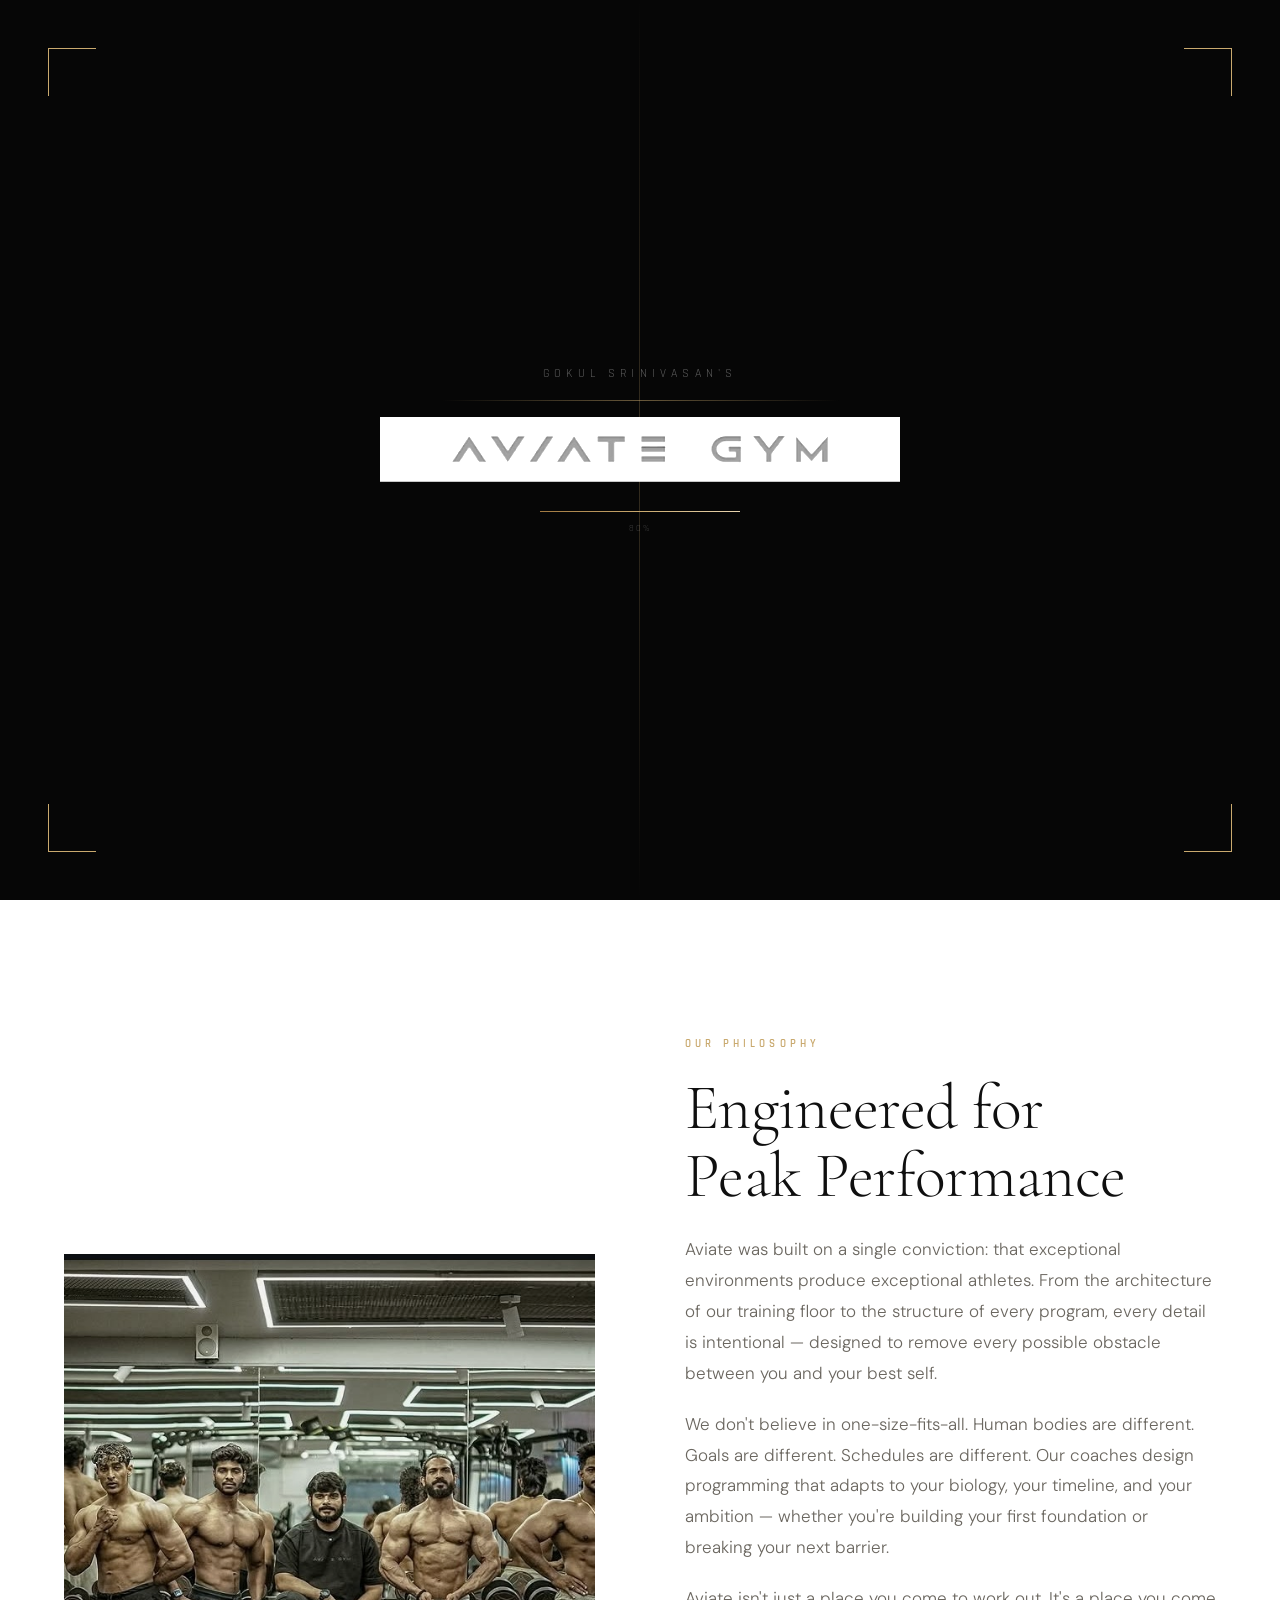
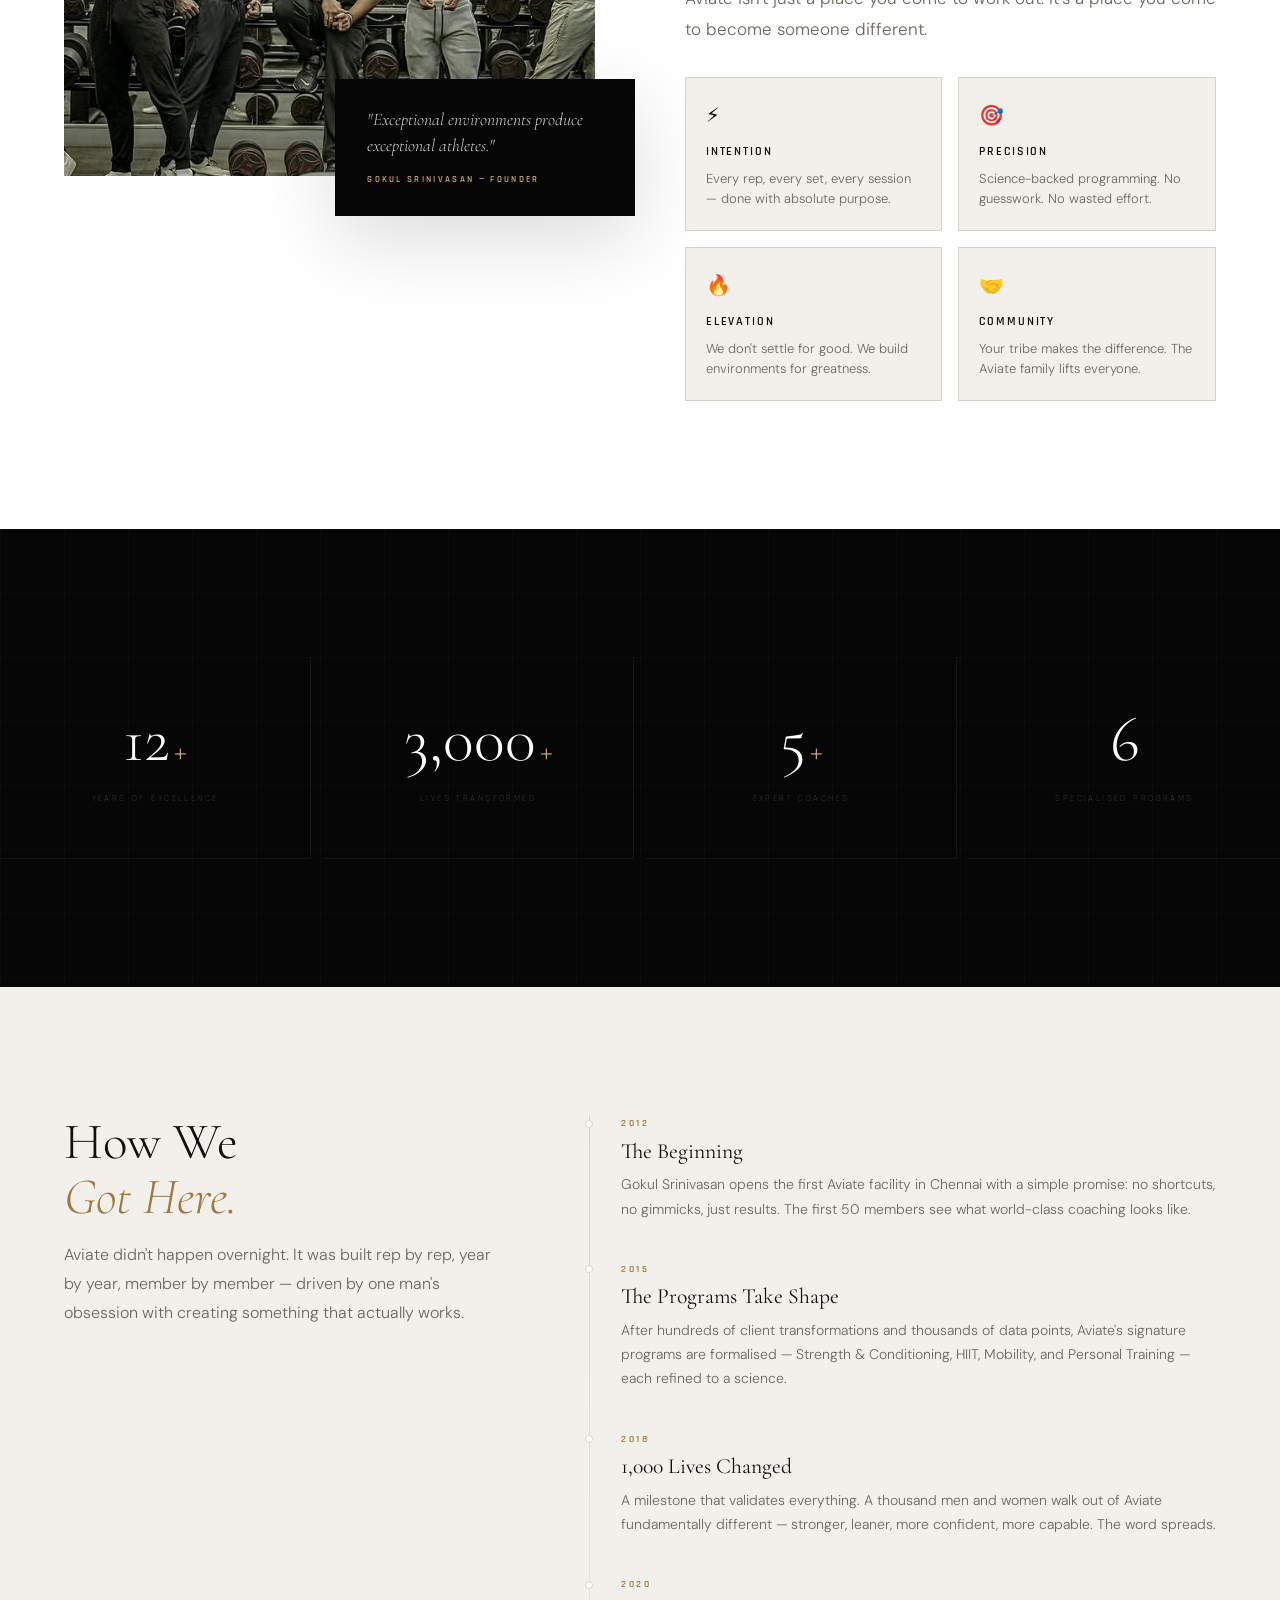
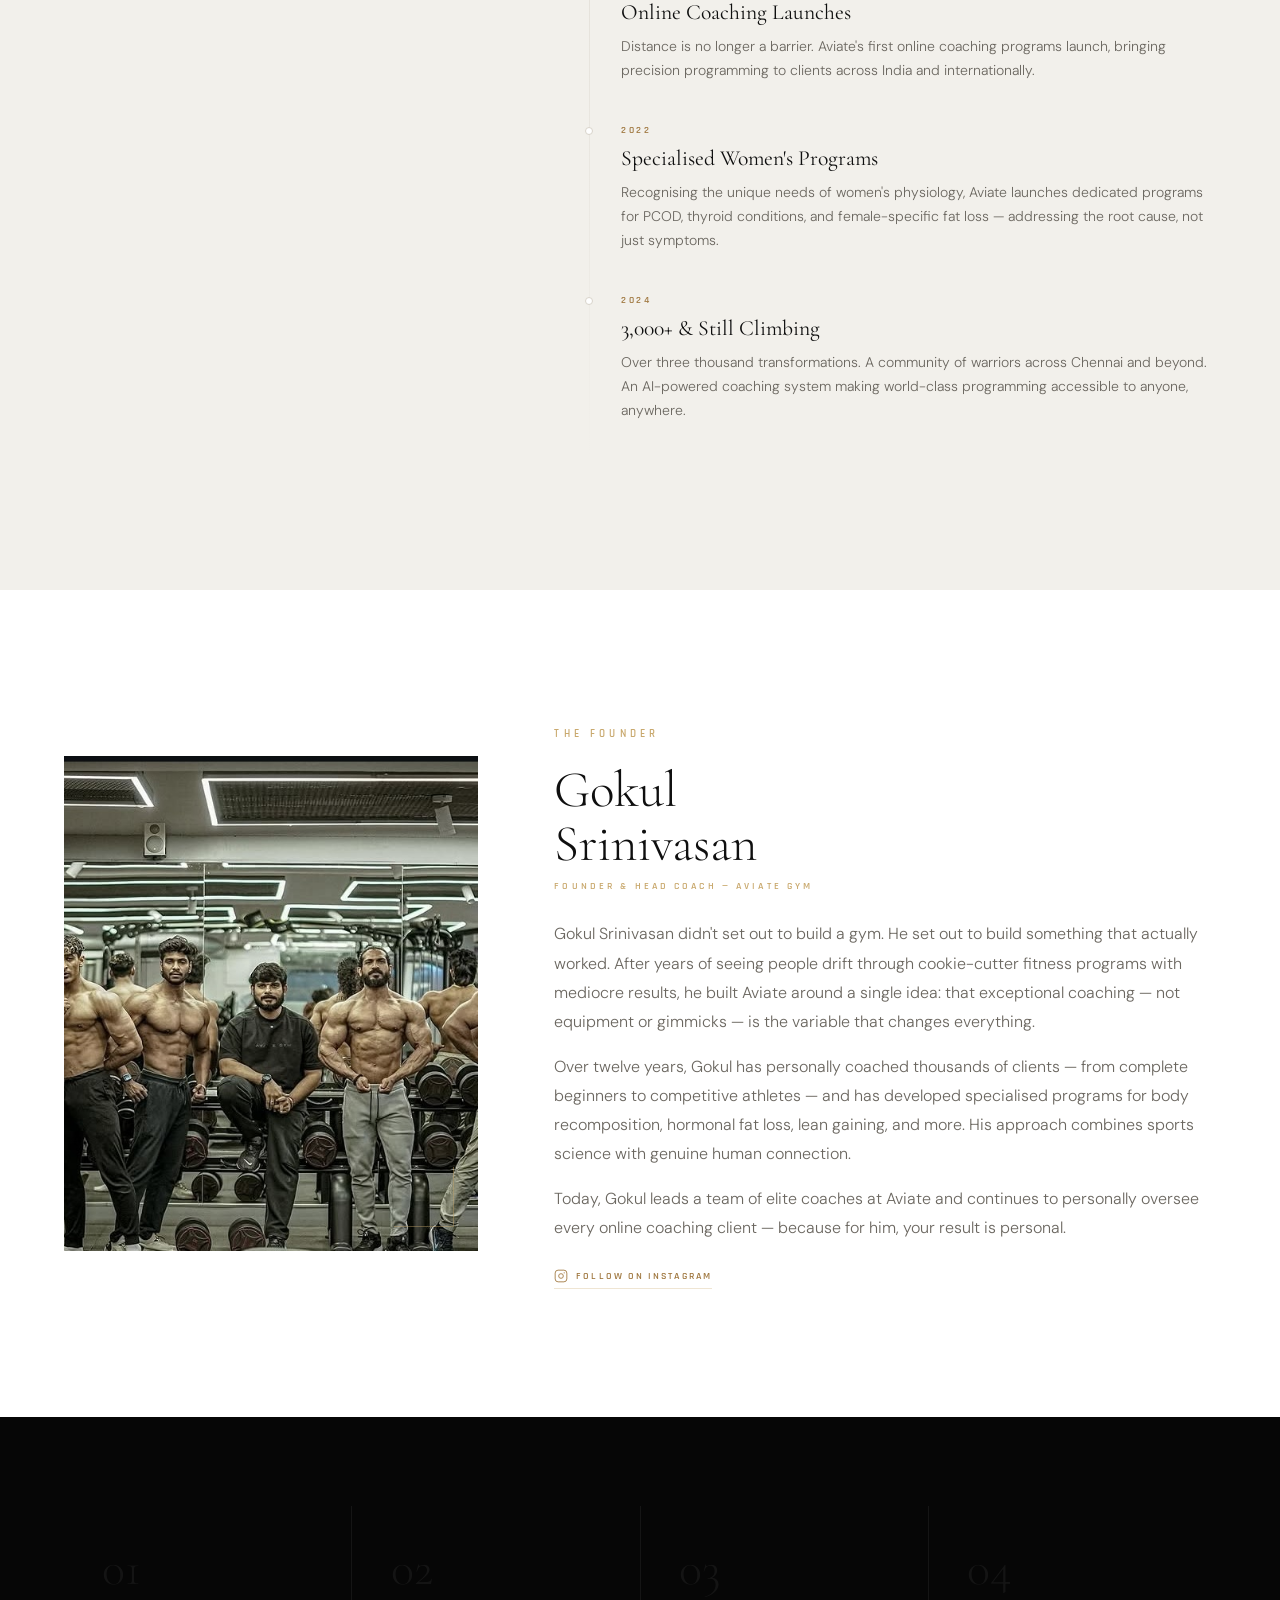
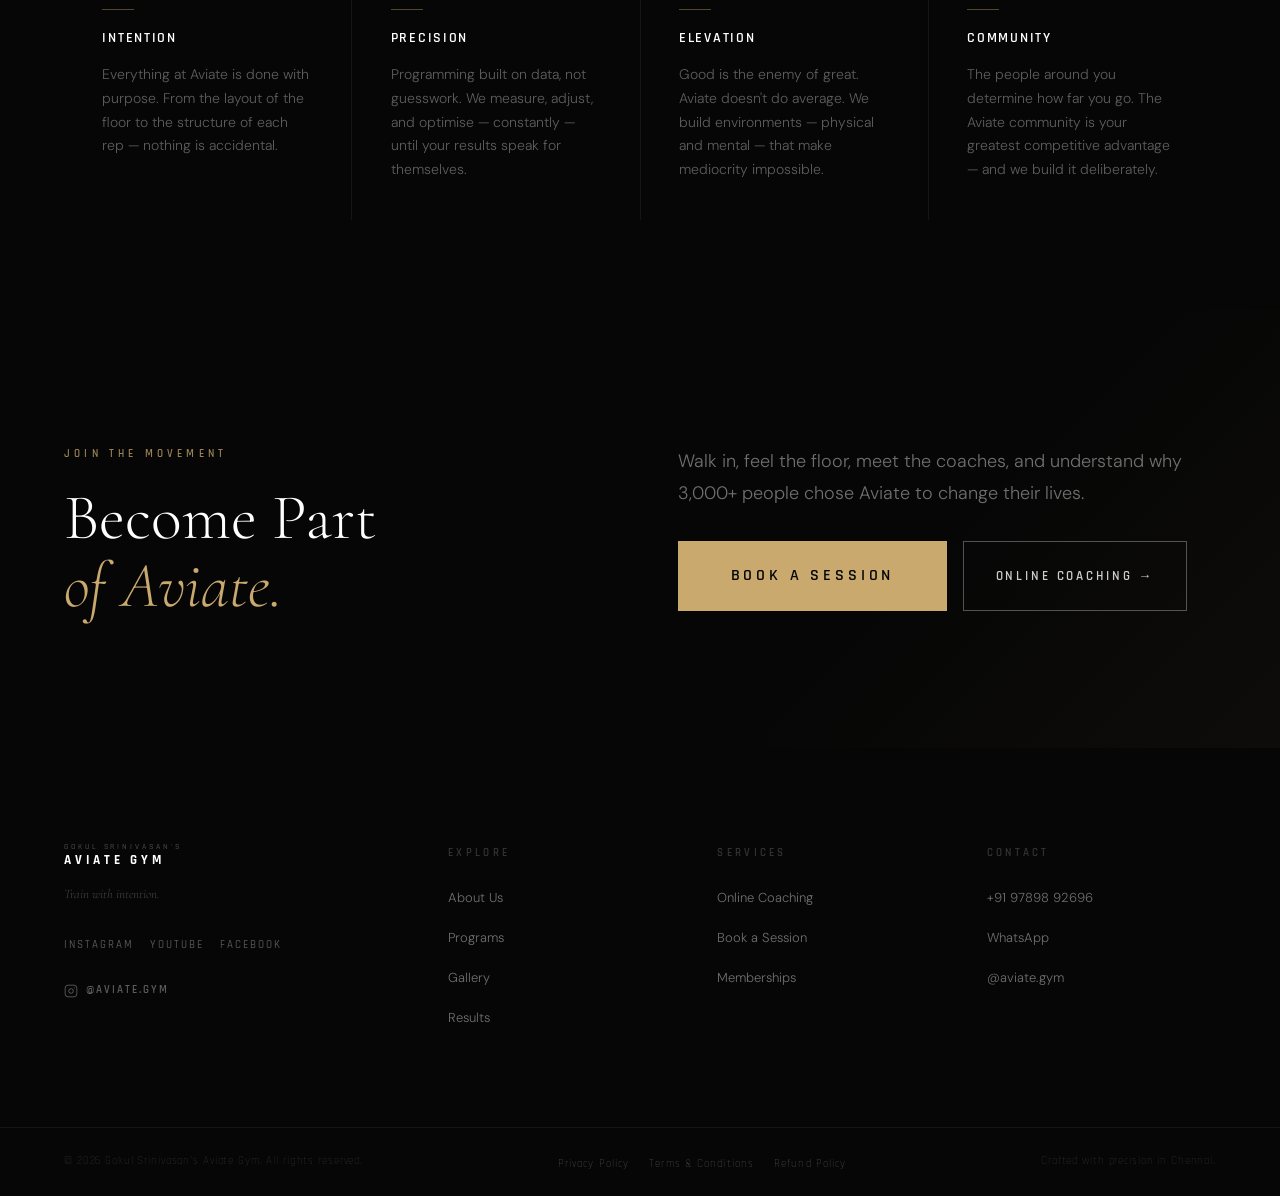
==== commit 1799eae4: "Update about.html" ====
--- a/about.html
+++ b/about.html
@@ -3,8 +3,28 @@
 <head>
   <meta charset="UTF-8" />
   <meta name="viewport" content="width=device-width, initial-scale=1.0" />
-  <meta name="description" content="About — Gokul Srinivasan's Aviate Gym. Our philosophy, our story, our coaches." />
+  <meta name="description" content="About — Gokul Srinivasan's Aviate Gym. Our philosophy, our story, our coaches, and 12+ years transforming 3000+ lives in Chennai." />
   <title>About — Aviate Gym</title>
+
+  <link rel="canonical" href="https://www.aviategym.in/about.html" />
+  <meta name="theme-color" content="#060606" />
+  <meta name="author" content="Gokul Srinivasan's Aviate Gym" />
+  <meta name="robots" content="index, follow" />
+
+  <!-- Open Graph -->
+  <meta property="og:type" content="website" />
+  <meta property="og:site_name" content="Aviate Gym" />
+  <meta property="og:title" content="About — Aviate Gym" />
+  <meta property="og:description" content="Our philosophy, our story, our coaches — 12+ years transforming 3000+ lives in Chennai." />
+  <meta property="og:url" content="https://www.aviategym.in/about.html" />
+  <meta property="og:image" content="https://www.aviategym.in/assets/images/gallery-3.jpg" />
+  <meta property="og:locale" content="en_IN" />
+
+  <!-- Twitter -->
+  <meta name="twitter:card" content="summary_large_image" />
+  <meta name="twitter:title" content="About — Aviate Gym" />
+  <meta name="twitter:description" content="Our philosophy, our story, our coaches — 12+ years transforming 3000+ lives in Chennai." />
+  <meta name="twitter:image" content="https://www.aviategym.in/assets/images/gallery-3.jpg" />
 
   <link rel="preconnect" href="https://fonts.googleapis.com" />
   <link rel="preconnect" href="https://fonts.gstatic.com" crossorigin />
@@ -975,6 +995,11 @@
     <div class="site-footer__bottom">
       <div class="container site-footer__bottom-inner">
         <p class="site-footer__copy">© <span id="footer-year"></span> Gokul Srinivasan's Aviate Gym. All rights reserved.</p>
+        <ul class="site-footer__legal">
+          <li><a href="privacy-policy.html"        class="site-footer__legal-link">Privacy Policy</a></li>
+          <li><a href="terms-and-conditions.html"  class="site-footer__legal-link">Terms &amp; Conditions</a></li>
+          <li><a href="refund-policy.html"         class="site-footer__legal-link">Refund Policy</a></li>
+        </ul>
         <p class="site-footer__credit">Crafted with precision in Chennai.</p>
       </div>
     </div>
@@ -982,4 +1007,4 @@
 
   <script src="script.js" defer></script>
 </body>
-</html>+</html>
--- a/style.css
+++ b/style.css
@@ -55,7 +55,7 @@
   --space-40: 10rem;
 
   --container-max: 1320px;
-  --container-pad: clamp(1.5rem, 5vw, 4rem);
+  --container-pad: clamp(1.25rem, 5vw, 4rem);
 
   --ease-out:   cubic-bezier(0.16, 1, 0.3, 1);
   --ease-in:    cubic-bezier(0.4, 0, 1, 1);
@@ -80,9 +80,12 @@
 html {
   font-size: 16px;
   scroll-behavior: smooth;
+  scroll-padding-top: 90px;
   -webkit-font-smoothing: antialiased;
   -moz-osx-font-smoothing: grayscale;
   text-rendering: optimizeLegibility;
+  overflow-x: hidden;
+  max-width: 100%;
 }
 
 body {
@@ -93,11 +96,12 @@
   color: var(--color-text);
   background-color: var(--color-white);
   overflow-x: hidden;
+  max-width: 100vw;
 }
 
 body.is-loading { overflow: hidden; }
 
-img, video { display: block; max-width: 100%; }
+img, video { display: block; max-width: 100%; height: auto; }
 a { color: inherit; text-decoration: none; }
 ul, ol { list-style: none; }
 button { cursor: pointer; font-family: inherit; border: none; background: none; }
@@ -124,7 +128,7 @@
 }
 
 section {
-  padding-block: clamp(var(--space-20), 10vw, var(--space-40));
+  padding-block: clamp(var(--space-16), 10vw, var(--space-40));
 }
 
 .section-eyebrow {
@@ -142,7 +146,7 @@
 
 .section-heading {
   font-family: var(--font-display);
-  font-size: clamp(var(--text-3xl), 5vw, var(--text-5xl));
+  font-size: clamp(var(--text-2xl), 5vw, var(--text-5xl));
   font-weight: 300;
   line-height: 1.06;
   letter-spacing: -0.01em;
@@ -156,7 +160,7 @@
 
 .section-subheading {
   font-family: var(--font-body);
-  font-size: var(--text-md);
+  font-size: clamp(var(--text-base), 2vw, var(--text-md));
   font-weight: 300;
   color: var(--color-text-muted);
   max-width: 52ch;
@@ -166,7 +170,7 @@
 
 .section-header {
   text-align: center;
-  margin-bottom: clamp(var(--space-12), 6vw, var(--space-20));
+  margin-bottom: clamp(var(--space-10), 6vw, var(--space-20));
 }
 
 .section-header .section-subheading { margin-inline: auto; }
@@ -202,7 +206,6 @@
 .btn:hover { transform: translateY(-2px); }
 .btn:active { transform: translateY(0); }
 
-/* Shimmer sweep on hover */
 .btn::after {
   content: '';
   position: absolute;
@@ -266,10 +269,10 @@
   box-shadow: 0 10px 40px rgba(201,169,110,0.35);
 }
 
-.btn--full   { width: 100%; }
+.btn--full { width: 100%; }
 
 .btn--large {
-  padding: var(--space-5) clamp(var(--space-10), 4vw, var(--space-16));
+  padding: var(--space-5) clamp(var(--space-8), 4vw, var(--space-16));
   font-size: var(--text-base);
   letter-spacing: 0.24em;
 }
@@ -282,10 +285,8 @@
 
 
 /* ============================================================
-   5. PRELOADER — Cinematic Premium
+   5. PRELOADER
 ============================================================ */
-
-/* Full screen black stage */
 .preloader {
   position: fixed;
   inset: 0;
@@ -296,19 +297,13 @@
   overflow: hidden;
 }
 
-/* Two-panel split exit: left panel slides left, right slides right */
-.preloader.is-hidden .preloader__panel--left {
-  transform: translateX(-100%);
-}
-.preloader.is-hidden .preloader__panel--right {
-  transform: translateX(100%);
-}
+.preloader.is-hidden .preloader__panel--left  { transform: translateX(-100%); }
+.preloader.is-hidden .preloader__panel--right { transform: translateX(100%); }
 .preloader.is-hidden .preloader__inner {
   opacity: 0;
   transform: scale(0.96);
 }
 
-/* Split panels — black background */
 .preloader__panel {
   position: absolute;
   top: 0; bottom: 0;
@@ -319,7 +314,6 @@
 .preloader__panel--left  { left: 0;  transform-origin: left; }
 .preloader__panel--right { right: 0; transform-origin: right; }
 
-/* Subtle diagonal gold line on left panel */
 .preloader__panel--left::after {
   content: '';
   position: absolute;
@@ -328,7 +322,6 @@
   background: linear-gradient(to bottom, transparent, rgba(201,169,110,0.25), transparent);
 }
 
-/* Center content */
 .preloader__inner {
   position: relative;
   z-index: 2;
@@ -338,37 +331,37 @@
   gap: 0;
   text-align: center;
   transition: opacity 0.5s ease, transform 0.5s ease;
-}
-
-/* Corner decorations — thin gold lines */
+  padding: 0 1.5rem;
+  width: 100%;
+}
+
 .preloader__corner {
   position: absolute;
   width: 48px; height: 48px;
   opacity: 0;
   animation: pl-corner-in 0.6s var(--ease-out) 0.3s forwards;
 }
-.preloader__corner--tl { top: clamp(1.5rem,4vw,3rem); left: clamp(1.5rem,4vw,3rem); border-top: 1px solid var(--color-gold); border-left: 1px solid var(--color-gold); }
-.preloader__corner--tr { top: clamp(1.5rem,4vw,3rem); right: clamp(1.5rem,4vw,3rem); border-top: 1px solid var(--color-gold); border-right: 1px solid var(--color-gold); }
-.preloader__corner--bl { bottom: clamp(1.5rem,4vw,3rem); left: clamp(1.5rem,4vw,3rem); border-bottom: 1px solid var(--color-gold); border-left: 1px solid var(--color-gold); }
-.preloader__corner--br { bottom: clamp(1.5rem,4vw,3rem); right: clamp(1.5rem,4vw,3rem); border-bottom: 1px solid var(--color-gold); border-right: 1px solid var(--color-gold); }
+.preloader__corner--tl { top: clamp(1rem,4vw,3rem); left: clamp(1rem,4vw,3rem); border-top: 1px solid var(--color-gold); border-left: 1px solid var(--color-gold); }
+.preloader__corner--tr { top: clamp(1rem,4vw,3rem); right: clamp(1rem,4vw,3rem); border-top: 1px solid var(--color-gold); border-right: 1px solid var(--color-gold); }
+.preloader__corner--bl { bottom: clamp(1rem,4vw,3rem); left: clamp(1rem,4vw,3rem); border-bottom: 1px solid var(--color-gold); border-left: 1px solid var(--color-gold); }
+.preloader__corner--br { bottom: clamp(1rem,4vw,3rem); right: clamp(1rem,4vw,3rem); border-bottom: 1px solid var(--color-gold); border-right: 1px solid var(--color-gold); }
 
 @keyframes pl-corner-in {
   from { opacity: 0; transform: scale(0.5); }
   to   { opacity: 1; transform: scale(1); }
 }
 
-/* "GOKUL SRINIVASAN'S" — typewriter-style reveal */
 .preloader__owner-wrap {
   overflow: hidden;
-  margin-bottom: clamp(0.5rem, 1.5vw, 1rem);
+  margin-bottom: clamp(0.4rem, 1.5vw, 1rem);
 }
 
 .preloader__owner {
   display: block;
   font-family: var(--font-brand);
-  font-size: clamp(0.52rem, 1.2vw, 0.72rem);
+  font-size: clamp(0.45rem, 2.5vw, 0.72rem);
   font-weight: 400;
-  letter-spacing: 0.55em;
+  letter-spacing: 0.45em;
   text-transform: uppercase;
   color: rgba(255,255,255,0.35);
   opacity: 0;
@@ -380,19 +373,16 @@
   to { opacity: 1; transform: translateY(0) skewY(0deg); }
 }
 
-/* Thin divider line that draws in */
 .preloader__line {
   width: 0;
   height: 1px;
   background: linear-gradient(90deg, transparent, rgba(201,169,110,0.5), transparent);
-  margin-bottom: clamp(0.5rem,1.5vw,1rem);
+  margin-bottom: clamp(0.4rem,1.5vw,1rem);
   animation: pl-line-in 0.7s var(--ease-out) 1.1s forwards;
 }
 
-@keyframes pl-line-in { to { width: clamp(200px, 35vw, 400px); } }
-
-/* LOGO IMAGE — the actual Aviate Gym logo */
-/* "AVIATE" part: slides in from left */
+@keyframes pl-line-in { to { width: clamp(120px, 35vw, 400px); } }
+
 .preloader__brand-wrap {
   display: flex;
   flex-direction: column;
@@ -401,29 +391,19 @@
 }
 
 .preloader__logo-img {
-  width: clamp(240px, 48vw, 520px);
+  width: clamp(180px, 55vw, 520px);
   height: auto;
   opacity: 0;
-  /* screen blend makes white bg disappear on black preloader */
   mix-blend-mode: screen;
   filter: brightness(1.4) contrast(1.05);
   animation: pl-logo-in 1s cubic-bezier(0.16,1,0.3,1) 1.25s forwards;
 }
 
 @keyframes pl-logo-in {
-  from {
-    opacity: 0;
-    transform: scale(0.9) translateY(20px);
-    filter: brightness(1.4) contrast(1.05) blur(8px);
-  }
-  to {
-    opacity: 1;
-    transform: scale(1) translateY(0);
-    filter: brightness(1.4) contrast(1.05) blur(0px);
-  }
-}
-
-/* Gold shimmer sweep over logo */
+  from { opacity: 0; transform: scale(0.9) translateY(20px); filter: brightness(1.4) contrast(1.05) blur(8px); }
+  to   { opacity: 1; transform: scale(1) translateY(0); filter: brightness(1.4) contrast(1.05) blur(0px); }
+}
+
 .preloader__logo-wrap {
   position: relative;
   overflow: hidden;
@@ -434,11 +414,7 @@
   position: absolute;
   top: 0; left: -100%;
   width: 50%; height: 100%;
-  background: linear-gradient(90deg,
-    transparent 0%,
-    rgba(201,169,110,0.15) 50%,
-    transparent 100%
-  );
+  background: linear-gradient(90deg, transparent 0%, rgba(201,169,110,0.15) 50%, transparent 100%);
   animation: pl-shimmer 0.8s ease 2.2s forwards;
 }
 
@@ -447,9 +423,8 @@
   to   { left: 200%; }
 }
 
-/* Gold progress bar */
 .preloader__bar-wrap {
-  margin-top: clamp(1.2rem, 2.5vw, 1.8rem);
+  margin-top: clamp(1rem, 2.5vw, 1.8rem);
   opacity: 0;
   animation: pl-bar-show 0.3s ease 2.0s forwards;
 }
@@ -457,7 +432,7 @@
 @keyframes pl-bar-show { to { opacity: 1; } }
 
 .preloader__bar {
-  width: clamp(120px, 20vw, 200px);
+  width: clamp(100px, 30vw, 200px);
   height: 1px;
   background-color: rgba(255,255,255,0.08);
   overflow: hidden;
@@ -476,7 +451,6 @@
 
 @keyframes pl-fill { to { width: 100%; } }
 
-/* Percentage counter */
 .preloader__percent {
   display: block;
   font-family: var(--font-brand);
@@ -489,8 +463,7 @@
   animation: pl-bar-show 0.3s ease 2.1s forwards;
 }
 
-/* Legacy refs kept for HTML compatibility */
-.preloader__bg { display: none; }
+.preloader__bg,
 .preloader__brand-a,
 .preloader__brand-g { display: none; }
 
@@ -521,44 +494,40 @@
   max-width: var(--container-max);
   margin-inline: auto;
   padding-inline: var(--container-pad);
-  height: 78px;
-}
-
-/* Nav logo — mix-blend-mode eliminates white background cleanly */
+  height: 70px;
+}
+
 .nav__logo {
   display: block;
   transition: opacity var(--dur-fast);
   text-decoration: none;
   line-height: 0;
+  flex-shrink: 0;
 }
 .nav__logo:hover { opacity: 0.72; }
 
 .nav__logo-img {
   display: block;
-  height: clamp(32px, 4vw, 46px);
+  height: clamp(28px, 4vw, 46px);
   width: auto;
-  /* 'screen' makes white pixels transparent on dark backgrounds */
   mix-blend-mode: screen;
   filter: brightness(1.3) contrast(1.05);
-  transition: filter var(--dur-base) var(--ease-out),
-              height var(--dur-base) var(--ease-out);
-}
-
-/* On scrolled light background — 'multiply' makes white transparent on light */
+  transition: filter var(--dur-base) var(--ease-out), height var(--dur-base) var(--ease-out);
+}
+
 .site-header.is-scrolled .nav__logo-img {
   mix-blend-mode: multiply;
   filter: brightness(0.88) contrast(1.2);
-  height: clamp(26px, 3.2vw, 38px);
-}
-
-/* Hide old text fallbacks */
+  height: clamp(22px, 3.2vw, 38px);
+}
+
 .nav__logo-owner,
 .nav__logo-brand { display: none; }
 
 .nav__links {
   display: flex;
   align-items: center;
-  gap: var(--space-8);
+  gap: clamp(var(--space-5), 3vw, var(--space-8));
 }
 
 .nav__link {
@@ -571,6 +540,7 @@
   position: relative;
   padding-bottom: 2px;
   transition: color var(--dur-fast);
+  white-space: nowrap;
 }
 
 .nav__link::after {
@@ -592,7 +562,6 @@
 .site-header.is-scrolled .nav__link:hover,
 .site-header.is-scrolled .nav__link.is-active { color: var(--color-text); }
 
-/* CTA pill */
 .nav__link--cta {
   padding: var(--space-2) var(--space-5);
   border: 1.5px solid rgba(255,255,255,0.32);
@@ -619,6 +588,8 @@
   flex-direction: column;
   gap: 7px;
   padding: var(--space-2);
+  z-index: 10;
+  flex-shrink: 0;
 }
 
 .nav__hamburger-line {
@@ -653,6 +624,8 @@
   opacity: 0;
   visibility: hidden;
   transition: opacity var(--dur-base) var(--ease-out), visibility var(--dur-base);
+  overflow-y: auto;
+  padding: var(--space-8) var(--space-6);
 }
 
 .mobile-menu.is-open { opacity: 1; visibility: visible; }
@@ -662,15 +635,18 @@
   flex-direction: column;
   align-items: center;
   gap: var(--space-5);
+  text-align: center;
 }
 
 .mobile-menu__link {
   font-family: var(--font-display);
-  font-size: clamp(var(--text-2xl), 5vw, var(--text-3xl));
+  font-size: clamp(var(--text-xl), 8vw, var(--text-3xl));
   font-weight: 300;
   letter-spacing: 0.04em;
   color: var(--color-text);
   transition: opacity var(--dur-fast);
+  display: block;
+  padding: var(--space-2) 0;
 }
 .mobile-menu__link:hover { opacity: 0.4; }
 
@@ -692,10 +668,10 @@
 .hero {
   position: relative;
   height: 100svh;
-  min-height: 640px;
+  min-height: 580px;
   display: flex;
   align-items: flex-end;
-  padding-bottom: clamp(var(--space-16), 8vh, var(--space-24));
+  padding-bottom: clamp(var(--space-12), 8vh, var(--space-24));
   overflow: hidden;
 }
 
@@ -721,7 +697,6 @@
   );
 }
 
-/* Film grain for cinematic feel */
 .hero__grain {
   position: absolute; inset: 0;
   opacity: 0.04;
@@ -734,6 +709,8 @@
   position: relative;
   z-index: 1;
   max-width: 940px;
+  width: 100%;
+  padding-inline: var(--container-pad);
 }
 
 .hero__eyebrow {
@@ -746,8 +723,9 @@
   letter-spacing: 0.38em;
   text-transform: uppercase;
   color: rgba(255,255,255,0.52);
-  margin-bottom: var(--space-6);
+  margin-bottom: var(--space-5);
   animation: hero-up 1s var(--ease-out) 0.15s both;
+  flex-wrap: wrap;
 }
 
 .hero__eyebrow-line {
@@ -755,17 +733,19 @@
   width: 28px; height: 1px;
   background: var(--color-gold);
   opacity: 0.8;
+  flex-shrink: 0;
 }
 
 .hero__headline {
   font-family: var(--font-display);
-  font-size: clamp(var(--text-4xl), 9.5vw, var(--text-6xl));
+  font-size: clamp(var(--text-3xl), 9.5vw, var(--text-6xl));
   font-weight: 300;
   line-height: 0.98;
   letter-spacing: -0.025em;
   color: var(--color-white);
-  margin-bottom: var(--space-6);
+  margin-bottom: var(--space-5);
   animation: hero-up 1s var(--ease-out) 0.35s both;
+  word-break: break-word;
 }
 
 .hero__headline em {
@@ -775,12 +755,12 @@
 
 .hero__subline {
   font-family: var(--font-body);
-  font-size: var(--text-md);
+  font-size: clamp(var(--text-base), 2vw, var(--text-md));
   font-weight: 300;
   line-height: 1.7;
   color: rgba(255,255,255,0.62);
   max-width: 44ch;
-  margin-bottom: var(--space-10);
+  margin-bottom: var(--space-8);
   animation: hero-up 1s var(--ease-out) 0.55s both;
 }
 
@@ -901,17 +881,19 @@
 ============================================================ */
 .showcase {
   background-color: var(--color-black);
-  padding-top: clamp(var(--space-16), 8vw, var(--space-24));
+  padding-top: clamp(var(--space-12), 8vw, var(--space-24));
   padding-bottom: 0;
+  overflow: hidden;
 }
 
 .showcase__header {
   display: flex;
   align-items: flex-end;
   justify-content: space-between;
-  gap: var(--space-8);
+  gap: var(--space-6);
   flex-wrap: wrap;
-  margin-bottom: clamp(var(--space-8), 4vw, var(--space-12));
+  margin-bottom: clamp(var(--space-6), 4vw, var(--space-12));
+  padding-inline: var(--container-pad);
 }
 
 .showcase__header .section-heading { color: rgba(255,255,255,0.92); }
@@ -920,6 +902,7 @@
 .showcase__header .btn--outline {
   color: rgba(255,255,255,0.65);
   border-color: rgba(255,255,255,0.25);
+  flex-shrink: 0;
 }
 .showcase__header .btn--outline:hover {
   background-color: rgba(255,255,255,0.08);
@@ -927,20 +910,16 @@
   border-color: rgba(255,255,255,0.6);
 }
 
-/* Swiper overrides */
 .showcase-swiper {
   overflow: visible;
-  padding-bottom: clamp(var(--space-12), 6vw, var(--space-20));
-}
-
-.showcase-swiper .swiper-wrapper {
-  align-items: stretch;
-}
-
-/* Each slide */
+  padding-bottom: clamp(var(--space-10), 6vw, var(--space-20));
+}
+
+.showcase-swiper .swiper-wrapper { align-items: stretch; }
+
 .showcase-slide {
   position: relative;
-  height: clamp(480px, 65vh, 760px);
+  height: clamp(380px, 65vh, 760px);
   overflow: hidden;
   cursor: grab;
 }
@@ -956,23 +935,15 @@
   width: 100%; height: 100%;
   object-fit: cover;
   object-position: center;
-  /* Slower, more dramatic Ken Burns on active */
   transition: transform 1.6s cubic-bezier(0.25, 0.46, 0.45, 0.94);
   transform: scale(1.08);
   will-change: transform;
 }
 
-.swiper-slide-active .showcase-slide__img {
-  transform: scale(1.0);
-}
-
-/* Slide-out: slight push */
+.swiper-slide-active .showcase-slide__img  { transform: scale(1.0); }
 .swiper-slide-prev .showcase-slide__img,
-.swiper-slide-next .showcase-slide__img {
-  transform: scale(1.05);
-}
-
-/* Dark gradient for text legibility */
+.swiper-slide-next .showcase-slide__img   { transform: scale(1.05); }
+
 .showcase-slide__overlay {
   position: absolute; inset: 0;
   background: linear-gradient(
@@ -987,16 +958,14 @@
 
 .swiper-slide-active .showcase-slide__overlay { opacity: 1; }
 
-/* Content panel — staggered children */
 .showcase-slide__content {
   position: absolute;
   bottom: 0; left: 0;
-  width: 50%;
-  padding: clamp(var(--space-8), 4vw, var(--space-12));
+  width: 55%;
+  padding: clamp(var(--space-6), 4vw, var(--space-12));
   display: flex;
   flex-direction: column;
   gap: var(--space-3);
-  /* Start below and invisible */
   transform: translateY(32px);
   opacity: 0;
   transition:
@@ -1005,13 +974,9 @@
   will-change: transform, opacity;
 }
 
-.swiper-slide-active .showcase-slide__content {
-  transform: translateY(0);
-  opacity: 1;
-}
-
-/* Stagger tag, title, desc, cta */
-.swiper-slide-active .showcase-slide__tag  { transition-delay: 0.38s; }
+.swiper-slide-active .showcase-slide__content { transform: translateY(0); opacity: 1; }
+
+.swiper-slide-active .showcase-slide__tag   { transition-delay: 0.38s; }
 .swiper-slide-active .showcase-slide__title { transition-delay: 0.45s; }
 .swiper-slide-active .showcase-slide__desc  { transition-delay: 0.52s; }
 .swiper-slide-active .showcase-slide__cta   { transition-delay: 0.58s; }
@@ -1027,7 +992,7 @@
 
 .showcase-slide__title {
   font-family: var(--font-display);
-  font-size: clamp(var(--text-2xl), 3.5vw, var(--text-4xl));
+  font-size: clamp(var(--text-xl), 3.5vw, var(--text-4xl));
   font-weight: 300;
   line-height: 1.05;
   color: var(--color-white);
@@ -1065,7 +1030,6 @@
   gap: var(--space-3);
 }
 
-/* Spotlight slide — full-width image treatment */
 .showcase-slide--spotlight .showcase-slide__overlay {
   background: linear-gradient(
     160deg,
@@ -1076,16 +1040,15 @@
 }
 
 .showcase-slide--spotlight .showcase-slide__title {
-  font-size: clamp(var(--text-3xl), 5vw, var(--text-5xl));
-}
-
-/* Navigation buttons */
+  font-size: clamp(var(--text-2xl), 5vw, var(--text-5xl));
+}
+
 .showcase-btn-prev,
 .showcase-btn-next {
   position: absolute;
-  bottom: clamp(var(--space-12), 6vw, var(--space-20));
+  bottom: clamp(var(--space-10), 6vw, var(--space-20));
   z-index: 10;
-  width: 52px; height: 52px;
+  width: 48px; height: 48px;
   border: 1px solid rgba(255,255,255,0.2);
   background-color: rgba(0,0,0,0.4);
   backdrop-filter: blur(8px);
@@ -1098,7 +1061,7 @@
   margin-top: 0;
 }
 
-.showcase-btn-prev { right: 72px; }
+.showcase-btn-prev { right: 68px; }
 .showcase-btn-next { right: 12px; }
 
 .showcase-btn-prev:hover,
@@ -1108,7 +1071,6 @@
   transform: none;
 }
 
-/* Override swiper default arrow icons */
 .showcase-btn-prev::after,
 .showcase-btn-next::after {
   font-size: 14px;
@@ -1116,10 +1078,9 @@
   font-weight: 700;
 }
 
-/* Slide counter */
 .showcase-counter {
   position: absolute;
-  bottom: clamp(var(--space-12), 6vw, var(--space-20));
+  bottom: clamp(var(--space-10), 6vw, var(--space-20));
   left: var(--container-pad);
   z-index: 10;
   display: flex;
@@ -1139,19 +1100,12 @@
   line-height: 1;
 }
 
-.showcase-counter__sep {
-  opacity: 0.3;
-  font-size: var(--text-xs);
-}
-
-.showcase-counter__total {
-  font-size: var(--text-sm);
-}
-
-/* Pagination dots */
+.showcase-counter__sep { opacity: 0.3; font-size: var(--text-xs); }
+.showcase-counter__total { font-size: var(--text-sm); }
+
 .showcase-pagination {
   position: absolute;
-  bottom: clamp(var(--space-5), 3vw, var(--space-8)) !important;
+  bottom: clamp(var(--space-4), 3vw, var(--space-8)) !important;
   left: 50% !important;
   transform: translateX(-50%);
   width: auto !important;
@@ -1176,14 +1130,12 @@
 /* ============================================================
    10. ABOUT STRIP
 ============================================================ */
-.about-strip {
-  background-color: var(--color-white);
-}
+.about-strip { background-color: var(--color-white); }
 
 .about-strip__grid {
   display: grid;
   grid-template-columns: 1fr 1fr;
-  gap: clamp(var(--space-12), 7vw, var(--space-24));
+  gap: clamp(var(--space-10), 7vw, var(--space-24));
   align-items: center;
 }
 
@@ -1196,7 +1148,7 @@
 
 .about-strip__image {
   width: 100%;
-  height: clamp(400px, 55vh, 600px);
+  height: clamp(300px, 55vh, 600px);
   object-fit: cover;
   object-position: center top;
   filter: grayscale(10%) brightness(0.97);
@@ -1208,15 +1160,14 @@
   filter: grayscale(0%) brightness(1);
 }
 
-/* Stat block */
 .about-strip__stat-block {
   position: absolute;
   bottom: -2rem; right: -2rem;
   background-color: var(--color-black);
-  padding: var(--space-8) var(--space-10);
-  display: flex;
-  align-items: center;
-  gap: var(--space-8);
+  padding: var(--space-6) var(--space-8);
+  display: flex;
+  align-items: center;
+  gap: var(--space-6);
   box-shadow: var(--shadow-xl);
 }
 
@@ -1251,14 +1202,12 @@
   background-color: rgba(255,255,255,0.12);
 }
 
-/* Copy */
 .about-strip__copy { padding-top: var(--space-4); }
-
 .about-strip__copy .section-heading { margin-bottom: var(--space-6); }
 
 .about-strip__body {
   font-family: var(--font-body);
-  font-size: var(--text-md);
+  font-size: clamp(var(--text-base), 2vw, var(--text-md));
   font-weight: 300;
   line-height: 1.8;
   color: var(--color-text-muted);
@@ -1276,20 +1225,16 @@
 /* ============================================================
    11. PROGRAMS PREVIEW
 ============================================================ */
-.programs-preview {
-  background-color: var(--color-cream);
-}
-
-.prog-list {
-  border-top: 1px solid var(--color-grey-mid);
-}
+.programs-preview { background-color: var(--color-cream); }
+
+.prog-list { border-top: 1px solid var(--color-grey-mid); }
 
 .prog-item {
   display: grid;
-  grid-template-columns: 72px 1fr 52px;
-  align-items: center;
-  gap: var(--space-8);
-  padding: var(--space-6) 0;
+  grid-template-columns: 56px 1fr 48px;
+  align-items: center;
+  gap: clamp(var(--space-4), 3vw, var(--space-8));
+  padding: var(--space-5) 0;
   border-bottom: 1px solid var(--color-grey-mid);
   transition: background-color var(--dur-base);
 }
@@ -1325,7 +1270,7 @@
 
 .prog-item__title {
   font-family: var(--font-display);
-  font-size: clamp(var(--text-lg), 2vw, var(--text-xl));
+  font-size: clamp(var(--text-base), 2vw, var(--text-xl));
   font-weight: 400;
   color: var(--color-text);
   line-height: 1.2;
@@ -1341,7 +1286,7 @@
 }
 
 .prog-item__arrow {
-  width: 48px; height: 48px;
+  width: 44px; height: 44px;
   display: flex;
   align-items: center;
   justify-content: center;
@@ -1349,6 +1294,7 @@
   font-size: var(--text-lg);
   color: var(--color-text-muted);
   justify-self: flex-end;
+  flex-shrink: 0;
   transition:
     background-color var(--dur-base),
     color var(--dur-base),
@@ -1369,7 +1315,7 @@
 ============================================================ */
 .coaching-teaser {
   position: relative;
-  padding-block: clamp(var(--space-24), 14vw, var(--space-40));
+  padding-block: clamp(var(--space-16), 14vw, var(--space-40));
   overflow: hidden;
 }
 
@@ -1388,17 +1334,11 @@
   transition: transform 6s ease;
 }
 
-.coaching-teaser:hover .coaching-teaser__bg-img {
-  transform: scale(1.0);
-}
+.coaching-teaser:hover .coaching-teaser__bg-img { transform: scale(1.0); }
 
 .coaching-teaser__overlay {
   position: absolute; inset: 0;
-  background: linear-gradient(
-    135deg,
-    rgba(6,6,6,0.78) 0%,
-    rgba(6,6,6,0.50) 100%
-  );
+  background: linear-gradient(135deg, rgba(6,6,6,0.78) 0%, rgba(6,6,6,0.50) 100%);
 }
 
 .coaching-teaser__inner {
@@ -1409,7 +1349,7 @@
 
 .coaching-teaser__heading {
   font-family: var(--font-display);
-  font-size: clamp(var(--text-3xl), 6vw, var(--text-5xl));
+  font-size: clamp(var(--text-2xl), 6vw, var(--text-5xl));
   font-weight: 300;
   line-height: 1.06;
   color: var(--color-white);
@@ -1423,7 +1363,7 @@
 
 .coaching-teaser__body {
   font-family: var(--font-body);
-  font-size: var(--text-md);
+  font-size: clamp(var(--text-base), 2vw, var(--text-md));
   font-weight: 300;
   line-height: 1.75;
   color: rgba(255,255,255,0.55);
@@ -1443,12 +1383,11 @@
 ============================================================ */
 .cta-band {
   background-color: var(--color-black);
-  padding-block: clamp(var(--space-20), 10vw, var(--space-32));
+  padding-block: clamp(var(--space-16), 10vw, var(--space-32));
   position: relative;
   overflow: hidden;
 }
 
-/* Subtle diagonal line decoration */
 .cta-band::before {
   content: '';
   position: absolute;
@@ -1461,20 +1400,17 @@
 .cta-band__inner {
   display: grid;
   grid-template-columns: 1fr 1fr;
-  gap: clamp(var(--space-12), 6vw, var(--space-24));
+  gap: clamp(var(--space-10), 6vw, var(--space-24));
   align-items: center;
   position: relative;
   z-index: 1;
 }
 
-.cta-band .section-eyebrow {
-  color: var(--color-gold);
-  opacity: 0.75;
-}
+.cta-band .section-eyebrow { color: var(--color-gold); opacity: 0.75; }
 
 .cta-band__heading {
   font-family: var(--font-display);
-  font-size: clamp(var(--text-3xl), 5vw, var(--text-5xl));
+  font-size: clamp(var(--text-2xl), 5vw, var(--text-5xl));
   font-weight: 300;
   line-height: 1.06;
   color: var(--color-white);
@@ -1487,7 +1423,7 @@
 
 .cta-band__sub {
   font-family: var(--font-body);
-  font-size: var(--text-md);
+  font-size: clamp(var(--text-base), 2vw, var(--text-md));
   font-weight: 300;
   color: rgba(255,255,255,0.42);
   line-height: 1.75;
@@ -1507,9 +1443,9 @@
 .site-footer__inner {
   display: grid;
   grid-template-columns: 1.5fr repeat(3, 1fr);
-  gap: var(--space-12);
-  padding-top:    clamp(var(--space-16), 8vw, var(--space-24));
-  padding-bottom: clamp(var(--space-16), 8vw, var(--space-24));
+  gap: var(--space-10);
+  padding-top:    clamp(var(--space-12), 8vw, var(--space-24));
+  padding-bottom: clamp(var(--space-12), 8vw, var(--space-24));
 }
 
 .site-footer__logo {
@@ -1556,6 +1492,7 @@
   display: flex;
   gap: var(--space-4);
   margin-bottom: var(--space-4);
+  flex-wrap: wrap;
 }
 
 .site-footer__social-link {
@@ -1616,9 +1553,7 @@
 }
 .site-footer__nav-link:hover { color: var(--color-white); }
 
-.site-footer__bottom {
-  border-top: 1px solid rgba(255,255,255,0.06);
-}
+.site-footer__bottom { border-top: 1px solid rgba(255,255,255,0.06); }
 
 .site-footer__bottom-inner {
   display: flex;
@@ -1638,18 +1573,17 @@
 
 
 /* ============================================================
-   15. PAGE HERO (inner pages)
+   15. PAGE HERO
 ============================================================ */
 .page-hero {
-  padding-top: calc(78px + clamp(var(--space-16), 8vw, var(--space-20)));
-  padding-bottom: clamp(var(--space-16), 8vw, var(--space-20));
+  padding-top: calc(70px + clamp(var(--space-12), 8vw, var(--space-20)));
+  padding-bottom: clamp(var(--space-12), 8vw, var(--space-20));
   background-color: var(--color-cream);
   border-bottom: 1px solid var(--color-grey-mid);
   position: relative;
   overflow: hidden;
 }
 
-/* Subtle top-right decor */
 .page-hero::after {
   content: '';
   position: absolute;
@@ -1670,7 +1604,7 @@
 
 .page-hero__heading {
   font-family: var(--font-display);
-  font-size: clamp(var(--text-3xl), 6vw, var(--text-5xl));
+  font-size: clamp(var(--text-2xl), 6vw, var(--text-5xl));
   font-weight: 300;
   line-height: 1.06;
   color: var(--color-text);
@@ -1678,7 +1612,7 @@
 
 .page-hero__sub {
   font-family: var(--font-body);
-  font-size: var(--text-md);
+  font-size: clamp(var(--text-base), 2vw, var(--text-md));
   font-weight: 300;
   color: var(--color-text-muted);
   max-width: 52ch;
@@ -1692,16 +1626,15 @@
 ============================================================ */
 .gallery-page { background-color: var(--color-white); }
 
-/* 360 Video section */
 .gallery-360 {
   background-color: var(--color-black);
-  padding-block: clamp(var(--space-16), 8vw, var(--space-24));
+  padding-block: clamp(var(--space-12), 8vw, var(--space-24));
 }
 
 .gallery-360__inner {
   display: grid;
   grid-template-columns: 1fr 1.8fr;
-  gap: clamp(var(--space-12), 6vw, var(--space-20));
+  gap: clamp(var(--space-10), 6vw, var(--space-20));
   align-items: center;
 }
 
@@ -1709,7 +1642,7 @@
 
 .gallery-360__heading {
   font-family: var(--font-display);
-  font-size: clamp(var(--text-2xl), 4vw, var(--text-4xl));
+  font-size: clamp(var(--text-xl), 4vw, var(--text-4xl));
   font-weight: 300;
   line-height: 1.1;
   color: var(--color-white);
@@ -1718,19 +1651,19 @@
 
 .gallery-360__body {
   font-family: var(--font-body);
-  font-size: var(--text-md);
+  font-size: clamp(var(--text-base), 2vw, var(--text-md));
   font-weight: 300;
   color: rgba(255,255,255,0.44);
   line-height: 1.75;
 }
 
-/* Video player */
 .video-player {
   position: relative;
   aspect-ratio: 16 / 9;
   overflow: hidden;
   background-color: #040404;
   cursor: pointer;
+  width: 100%;
 }
 
 .video-player__media {
@@ -1756,7 +1689,8 @@
 .video-player__play-btn:hover { background: rgba(0,0,0,0.18); }
 
 .video-player__play-icon {
-  width: 80px; height: 80px;
+  width: clamp(56px, 10vw, 80px);
+  height: clamp(56px, 10vw, 80px);
   border: 1.5px solid rgba(255,255,255,0.65);
   border-radius: 50%;
   display: flex;
@@ -1782,12 +1716,10 @@
   margin-left: 5px;
 }
 
-/* Gallery grid — spotlight layout */
 .gallery-grid {
-  padding-block: clamp(var(--space-16), 8vw, var(--space-24));
-}
-
-/* Team spotlight — gallery-3 */
+  padding-block: clamp(var(--space-12), 8vw, var(--space-24));
+}
+
 .gallery-spotlight {
   width: 100%;
   overflow: hidden;
@@ -1799,7 +1731,7 @@
 
 .gallery-spotlight__img {
   width: 100%;
-  height: clamp(420px, 55vh, 680px);
+  height: clamp(280px, 55vh, 680px);
   object-fit: cover;
   object-position: center top;
   filter: grayscale(5%) brightness(0.97);
@@ -1814,13 +1746,14 @@
 .gallery-spotlight__caption {
   position: absolute;
   bottom: 0; left: 0; right: 0;
-  padding: var(--space-8) var(--space-10);
+  padding: clamp(var(--space-4), 3vw, var(--space-8)) clamp(var(--space-4), 3vw, var(--space-10));
   background: linear-gradient(to top, rgba(0,0,0,0.70) 0%, transparent 100%);
   display: flex;
   align-items: flex-end;
   justify-content: space-between;
-  gap: var(--space-8);
+  gap: var(--space-4);
   line-height: 1;
+  flex-wrap: wrap;
 }
 
 .gallery-spotlight__label {
@@ -1834,7 +1767,7 @@
 
 .gallery-spotlight__title {
   font-family: var(--font-display);
-  font-size: clamp(var(--text-xl), 3vw, var(--text-3xl));
+  font-size: clamp(var(--text-lg), 3vw, var(--text-3xl));
   font-weight: 300;
   color: var(--color-white);
   line-height: 1.1;
@@ -1853,7 +1786,6 @@
 }
 .gallery-spotlight__insta:hover { color: var(--color-gold); }
 
-/* Secondary grid */
 .gallery-grid-items {
   display: grid;
   grid-template-columns: repeat(12, 1fr);
@@ -1880,9 +1812,7 @@
   width: 100%; height: 100%;
   object-fit: cover;
   filter: grayscale(10%) brightness(0.96);
-  transition:
-    transform var(--dur-slow) var(--ease-out),
-    filter var(--dur-slow) var(--ease-out);
+  transition: transform var(--dur-slow) var(--ease-out), filter var(--dur-slow) var(--ease-out);
 }
 
 .gallery-item:hover .gallery-item__img {
@@ -1890,7 +1820,6 @@
   filter: grayscale(0%) brightness(1.02);
 }
 
-/* gallery-2 featured row (near bottom) */
 .gallery-featured {
   margin-top: var(--space-3);
   overflow: hidden;
@@ -1901,7 +1830,7 @@
 
 .gallery-featured__img {
   width: 100%;
-  height: clamp(300px, 40vh, 500px);
+  height: clamp(220px, 40vh, 500px);
   object-fit: cover;
   object-position: center;
   filter: grayscale(8%);
@@ -1967,7 +1896,7 @@
 }
 
 .program-card__body {
-  padding: var(--space-6) var(--space-8) var(--space-8);
+  padding: var(--space-5) clamp(var(--space-5), 3vw, var(--space-8)) var(--space-8);
 }
 
 .program-card__tag {
@@ -1983,7 +1912,7 @@
 
 .program-card__title {
   font-family: var(--font-display);
-  font-size: var(--text-xl);
+  font-size: clamp(var(--text-lg), 2vw, var(--text-xl));
   font-weight: 400;
   line-height: 1.2;
   color: var(--color-text);
@@ -2029,13 +1958,13 @@
 .booking-page__inner {
   display: grid;
   grid-template-columns: 1fr 1.4fr;
-  gap: clamp(var(--space-16), 8vw, var(--space-32));
+  gap: clamp(var(--space-12), 8vw, var(--space-32));
   align-items: start;
 }
 
 .booking-page__body {
   font-family: var(--font-body);
-  font-size: var(--text-md);
+  font-size: clamp(var(--text-base), 2vw, var(--text-md));
   font-weight: 300;
   line-height: 1.8;
   color: var(--color-text-muted);
@@ -2072,10 +2001,9 @@
 
 .booking-page__contact-value a:hover { color: var(--color-gold-dark); }
 
-/* Form card */
 .booking-form {
   background-color: var(--color-white);
-  padding: clamp(var(--space-8), 4vw, var(--space-12));
+  padding: clamp(var(--space-6), 4vw, var(--space-12));
   border: 1px solid var(--color-grey-mid);
   display: flex;
   flex-direction: column;
@@ -2193,7 +2121,7 @@
   align-items: center;
   justify-content: center;
   text-align: center;
-  padding: var(--space-8);
+  padding: var(--space-8) var(--space-6);
   position: relative;
   overflow: hidden;
 }
@@ -2201,7 +2129,7 @@
 .coming-soon__watermark {
   position: absolute;
   font-family: var(--font-brand);
-  font-size: clamp(10rem, 28vw, 26rem);
+  font-size: clamp(6rem, 28vw, 26rem);
   font-weight: 700;
   letter-spacing: 0.08em;
   color: rgba(255,255,255,0.022);
@@ -2217,6 +2145,7 @@
   position: relative;
   z-index: 1;
   max-width: 640px;
+  width: 100%;
 }
 
 .coming-soon__eyebrow {
@@ -2234,7 +2163,7 @@
 
 .coming-soon__heading {
   font-family: var(--font-display);
-  font-size: clamp(var(--text-3xl), 8vw, var(--text-5xl));
+  font-size: clamp(var(--text-2xl), 8vw, var(--text-5xl));
   font-weight: 300;
   line-height: 1.06;
   color: var(--color-white);
@@ -2256,7 +2185,7 @@
 
 .coming-soon__body {
   font-family: var(--font-body);
-  font-size: var(--text-md);
+  font-size: clamp(var(--text-base), 2vw, var(--text-md));
   font-weight: 300;
   line-height: 1.75;
   color: rgba(255,255,255,0.42);
@@ -2283,10 +2212,7 @@
 ============================================================ */
 .coaching-page { background-color: var(--color-white); }
 
-/* Programs grid */
-.coaching-programs {
-  background-color: var(--color-cream);
-}
+.coaching-programs { background-color: var(--color-cream); }
 
 .coaching-programs__grid {
   display: grid;
@@ -2351,7 +2277,7 @@
 
 .coaching-card__title {
   font-family: var(--font-display);
-  font-size: var(--text-lg);
+  font-size: clamp(var(--text-base), 2vw, var(--text-lg));
   font-weight: 400;
   line-height: 1.2;
   color: var(--color-text);
@@ -2394,10 +2320,9 @@
 .coaching-card:hover .coaching-card__select-btn,
 .coaching-card--selected .coaching-card__select-btn { color: var(--color-gold-dark); }
 
-/* AI Survey section */
 .ai-survey {
   background-color: var(--color-black);
-  padding-block: clamp(var(--space-20), 10vw, var(--space-32));
+  padding-block: clamp(var(--space-16), 10vw, var(--space-32));
 }
 
 .ai-survey__inner {
@@ -2407,14 +2332,14 @@
 
 .ai-survey__intro {
   text-align: center;
-  margin-bottom: clamp(var(--space-12), 6vw, var(--space-16));
+  margin-bottom: clamp(var(--space-10), 6vw, var(--space-16));
 }
 
 .ai-survey__intro .section-heading { color: rgba(255,255,255,0.92); }
 
 .ai-survey__intro-body {
   font-family: var(--font-body);
-  font-size: var(--text-md);
+  font-size: clamp(var(--text-base), 2vw, var(--text-md));
   font-weight: 300;
   color: rgba(255,255,255,0.44);
   line-height: 1.75;
@@ -2423,20 +2348,19 @@
   margin-top: var(--space-4);
 }
 
-/* Survey card */
 .survey-card {
   background-color: rgba(255,255,255,0.04);
   border: 1px solid rgba(255,255,255,0.08);
   backdrop-filter: blur(12px);
-  padding: clamp(var(--space-8), 4vw, var(--space-12));
-}
-
-/* Step indicators */
+  padding: clamp(var(--space-6), 4vw, var(--space-12));
+}
+
 .survey-steps {
   display: flex;
   align-items: center;
   gap: var(--space-2);
   margin-bottom: var(--space-10);
+  flex-wrap: wrap;
 }
 
 .survey-step {
@@ -2448,7 +2372,6 @@
 .survey-step.is-done { background-color: var(--color-gold-dark); }
 .survey-step.is-active { background-color: var(--color-gold); width: 48px; }
 
-/* Question */
 .survey-question {
   display: none;
   flex-direction: column;
@@ -2474,21 +2397,20 @@
 
 .survey-q-text {
   font-family: var(--font-display);
-  font-size: clamp(var(--text-xl), 3vw, var(--text-2xl));
+  font-size: clamp(var(--text-lg), 3vw, var(--text-2xl));
   font-weight: 300;
   line-height: 1.2;
   color: var(--color-white);
 }
 
-/* Option buttons */
 .survey-options {
   display: grid;
-  grid-template-columns: repeat(auto-fit, minmax(180px, 1fr));
+  grid-template-columns: repeat(auto-fit, minmax(160px, 1fr));
   gap: var(--space-3);
 }
 
 .survey-option {
-  padding: var(--space-4) var(--space-5);
+  padding: var(--space-4) var(--space-4);
   border: 1px solid rgba(255,255,255,0.12);
   background: transparent;
   font-family: var(--font-body);
@@ -2513,7 +2435,6 @@
   color: var(--color-gold-light);
 }
 
-/* Text input in survey */
 .survey-input {
   width: 100%;
   background: transparent;
@@ -2531,7 +2452,6 @@
 .survey-input::placeholder { color: rgba(255,255,255,0.25); }
 .survey-input:focus { border-color: var(--color-gold); }
 
-/* Navigation */
 .survey-nav {
   display: flex;
   align-items: center;
@@ -2555,7 +2475,6 @@
 }
 .survey-nav__back:hover { color: rgba(255,255,255,0.75); }
 
-/* Result card */
 .survey-result {
   display: none;
   flex-direction: column;
@@ -2576,7 +2495,7 @@
 
 .survey-result__heading {
   font-family: var(--font-display);
-  font-size: clamp(var(--text-2xl), 4vw, var(--text-3xl));
+  font-size: clamp(var(--text-xl), 4vw, var(--text-3xl));
   font-weight: 300;
   color: var(--color-white);
   line-height: 1.1;
@@ -2597,7 +2516,7 @@
 
 .survey-result__reason {
   font-family: var(--font-body);
-  font-size: var(--text-md);
+  font-size: clamp(var(--text-base), 2vw, var(--text-md));
   font-weight: 300;
   line-height: 1.75;
   color: rgba(255,255,255,0.55);
@@ -2610,15 +2529,12 @@
   margin-top: var(--space-4);
 }
 
-/* Survey form (after result) */
-.survey-form-section {
-  background-color: var(--color-cream);
-}
+.survey-form-section { background-color: var(--color-cream); }
 
 .survey-form-section__inner {
   display: grid;
   grid-template-columns: 1fr 1.5fr;
-  gap: clamp(var(--space-12), 6vw, var(--space-24));
+  gap: clamp(var(--space-10), 6vw, var(--space-24));
   align-items: start;
 }
 
@@ -2626,14 +2542,13 @@
 
 .survey-form-section__body {
   font-family: var(--font-body);
-  font-size: var(--text-md);
+  font-size: clamp(var(--text-base), 2vw, var(--text-md));
   font-weight: 300;
   line-height: 1.8;
   color: var(--color-text-muted);
   margin-bottom: var(--space-6);
 }
 
-/* Automation tip box */
 .auto-tip {
   background-color: var(--color-black);
   padding: var(--space-6) var(--space-8);
@@ -2659,11 +2574,10 @@
   line-height: 1.7;
 }
 
-/* Coaching form */
 .coaching-form {
   background-color: var(--color-white);
   border: 1px solid var(--color-grey-mid);
-  padding: clamp(var(--space-8), 4vw, var(--space-10));
+  padding: clamp(var(--space-6), 4vw, var(--space-10));
   display: flex;
   flex-direction: column;
   gap: var(--space-5);
@@ -2746,12 +2660,7 @@
   cursor: pointer;
 }
 
-.coaching-form__radio input[type="radio"] {
-  width: 16px; height: 16px;
-  accent-color: var(--color-gold);
-  flex-shrink: 0;
-}
-
+.coaching-form__radio input[type="radio"],
 .coaching-form__radio input[type="checkbox"] {
   width: 16px; height: 16px;
   accent-color: var(--color-gold);
@@ -2805,7 +2714,7 @@
 .about-philosophy__grid {
   display: grid;
   grid-template-columns: 1fr 1fr;
-  gap: clamp(var(--space-12), 6vw, var(--space-24));
+  gap: clamp(var(--space-10), 6vw, var(--space-24));
   align-items: center;
 }
 
@@ -2816,7 +2725,7 @@
 
 .about-philosophy__image {
   width: 100%;
-  height: clamp(400px, 55vh, 620px);
+  height: clamp(300px, 55vh, 620px);
   object-fit: cover;
   filter: grayscale(8%);
   transition: transform var(--dur-xslow) var(--ease-out);
@@ -2826,14 +2735,13 @@
 
 .about-philosophy__body {
   font-family: var(--font-body);
-  font-size: var(--text-md);
+  font-size: clamp(var(--text-base), 2vw, var(--text-md));
   font-weight: 300;
   line-height: 1.8;
   color: var(--color-text-muted);
   margin-bottom: var(--space-4);
 }
 
-/* Stats */
 .about-stats { background-color: var(--color-black); }
 
 .about-stats__grid {
@@ -2847,7 +2755,7 @@
   flex-direction: column;
   align-items: center;
   text-align: center;
-  padding: var(--space-8) var(--space-6);
+  padding: clamp(var(--space-6), 3vw, var(--space-8)) var(--space-5);
   border: 1px solid rgba(255,255,255,0.06);
   transition: border-color var(--dur-base);
 }
@@ -2952,7 +2860,7 @@
 
 
 /* ============================================================
-   24. RESPONSIVE
+   24. RESPONSIVE — TABLET (max 1024px)
 ============================================================ */
 @media (min-width: 1440px) {
   :root { --container-pad: 5rem; }
@@ -2962,7 +2870,7 @@
   .about-strip__grid,
   .about-philosophy__grid,
   .cta-band__inner,
-  .gallery-360__inner { grid-template-columns: 1fr; gap: var(--space-14, 3.5rem); }
+  .gallery-360__inner { grid-template-columns: 1fr; gap: clamp(var(--space-8), 5vw, var(--space-16)); }
 
   .about-strip__stat-block {
     position: relative;
@@ -2977,49 +2885,225 @@
   .booking-page__inner { grid-template-columns: 1fr; }
   .site-footer__inner { grid-template-columns: 1fr 1fr; gap: var(--space-10); }
   .hero__badge { display: none; }
-
   .showcase-slide__content { width: 65%; }
-}
-
+
+  .cta-band__inner { grid-template-columns: 1fr; }
+}
+
+
+/* ============================================================
+   25. RESPONSIVE — MOBILE (max 768px)
+============================================================ */
 @media (max-width: 768px) {
+
+  /* Nav */
+  .nav { height: 62px; }
   .nav__links { display: none; }
   .nav__hamburger { display: flex; }
   .mobile-menu { display: flex; }
 
-  .hero__actions { flex-direction: column; align-items: flex-start; }
+  /* Hero */
+  .hero {
+    align-items: flex-end;
+    padding-bottom: clamp(var(--space-10), 6vh, var(--space-16));
+    min-height: 520px;
+  }
+  .hero__content { padding-inline: var(--container-pad); }
+  .hero__headline { font-size: clamp(var(--text-3xl), 11vw, var(--text-4xl)); line-height: 1.0; }
+  .hero__eyebrow { margin-bottom: var(--space-4); }
+  .hero__subline { font-size: var(--text-base); margin-bottom: var(--space-6); max-width: 100%; }
+  .hero__actions { flex-direction: column; align-items: flex-start; gap: var(--space-3); }
+  .hero__actions .btn { width: 100%; justify-content: center; }
   .hero__scroll-cue { display: none; }
 
-  .programs-grid { grid-template-columns: 1fr; }
-  .coaching-programs__grid { grid-template-columns: 1fr; }
-  .about-stats__grid { grid-template-columns: repeat(2, 1fr); }
-  .booking-form__row,
-  .coaching-form__row { grid-template-columns: 1fr; }
-  .site-footer__inner { grid-template-columns: 1fr; }
-  .site-footer__bottom-inner { flex-direction: column; gap: var(--space-2); text-align: center; }
-
-  .showcase-slide__content { width: 85%; }
-  .showcase-btn-prev { right: 68px; }
-  .showcase-btn-next { right: 8px; }
-
+  /* Marquee */
+  .marquee__track { animation-duration: 20s; }
+
+  /* Showcase */
+  .showcase { padding-top: var(--space-12); }
+  .showcase__header { flex-direction: column; align-items: flex-start; }
+  .showcase__header .btn--outline { display: none; }
+  .showcase-slide { height: clamp(340px, 60vh, 500px); }
+  .showcase-slide__content { width: 90%; padding: var(--space-5); }
+  .showcase-slide__title { font-size: clamp(var(--text-xl), 6vw, var(--text-2xl)); }
+  .showcase-slide__desc { display: none; }
+  .showcase-btn-prev { right: 64px; width: 42px; height: 42px; }
+  .showcase-btn-next { right: 12px; width: 42px; height: 42px; }
+  .showcase-counter { display: none; }
+
+  /* About strip */
+  .about-strip__grid { grid-template-columns: 1fr; }
+  .about-strip__image { height: clamp(240px, 50vw, 380px); }
+  .about-strip__stat-block {
+    position: relative; bottom: auto; right: auto;
+    margin-top: var(--space-4);
+    width: 100%;
+    justify-content: center;
+    padding: var(--space-5) var(--space-6);
+    gap: var(--space-5);
+  }
+  .about-strip__copy { padding-top: 0; }
+  .about-strip__actions { flex-direction: column; }
+  .about-strip__actions .btn { width: 100%; justify-content: center; }
+
+  /* Programs preview */
+  .prog-item { grid-template-columns: 40px 1fr 40px; gap: var(--space-3); padding: var(--space-4) 0; }
+  .prog-item__desc { display: none; }
+  .prog-item__num { font-size: var(--text-lg); }
+
+  /* Coaching teaser */
+  .coaching-teaser__actions { flex-direction: column; }
+  .coaching-teaser__actions .btn { width: 100%; justify-content: center; }
+
+  /* CTA band */
+  .cta-band__inner { grid-template-columns: 1fr; gap: var(--space-8); }
+  .cta-band::before { display: none; }
+
+  /* Gallery page */
+  .gallery-360__inner { grid-template-columns: 1fr; }
   .gallery-grid-items {
     grid-template-columns: 1fr 1fr;
+    grid-auto-rows: 180px;
+  }
+  .gallery-grid-items .gallery-item { grid-column: span 1 !important; }
+  .gallery-spotlight__caption { flex-direction: column; gap: var(--space-2); align-items: flex-start; }
+
+  /* Programs page */
+  .programs-grid { grid-template-columns: 1fr; }
+
+  /* Coaching page */
+  .coaching-programs__grid { grid-template-columns: 1fr; }
+  .coaching-card { padding: var(--space-6); }
+  .survey-options { grid-template-columns: 1fr; }
+  .survey-form-section__inner { grid-template-columns: 1fr; }
+
+  /* Booking */
+  .booking-page__inner { grid-template-columns: 1fr; gap: var(--space-10); }
+  .booking-form__row { grid-template-columns: 1fr; }
+  .booking-form { padding: var(--space-6); }
+
+  /* About page */
+  .about-philosophy__grid { grid-template-columns: 1fr; }
+  .about-stats__grid { grid-template-columns: 1fr 1fr; }
+
+  /* Coaching form */
+  .coaching-form__row { grid-template-columns: 1fr; }
+  .coaching-form { padding: var(--space-6); }
+
+  /* Footer */
+  .site-footer__inner { grid-template-columns: 1fr; gap: var(--space-8); }
+  .site-footer__bottom-inner { flex-direction: column; gap: var(--space-2); text-align: center; }
+  .site-footer__nav { display: block; }
+
+  /* Page hero */
+  .page-hero::after { display: none; }
+}
+
+
+/* ============================================================
+   26. RESPONSIVE — SMALL MOBILE (max 480px)
+============================================================ */
+@media (max-width: 480px) {
+
+  :root { --container-pad: 1.1rem; }
+
+  /* Sections less padding */
+  section { padding-block: clamp(var(--space-10), 8vw, var(--space-16)); }
+
+  /* Hero */
+  .hero { min-height: 480px; }
+  .hero__headline { font-size: clamp(var(--text-2xl), 13vw, var(--text-3xl)); }
+  .hero__eyebrow { font-size: 0.58rem; letter-spacing: 0.25em; }
+  .hero__subline { font-size: var(--text-sm); }
+
+  /* Preloader */
+  .preloader__logo-img { width: clamp(160px, 70vw, 300px); }
+  .preloader__owner { font-size: clamp(0.42rem, 3vw, 0.6rem); letter-spacing: 0.35em; }
+  .preloader__corner { width: 32px; height: 32px; }
+
+  /* Showcase */
+  .showcase-slide { height: clamp(300px, 55vh, 420px); }
+  .showcase-slide__content { width: 95%; padding: var(--space-4); }
+  .showcase-slide__title { font-size: clamp(var(--text-lg), 7vw, var(--text-xl)); }
+  .showcase-slide__tag { font-size: 0.58rem; }
+  .showcase-btn-prev,
+  .showcase-btn-next { width: 38px; height: 38px; }
+
+  /* Buttons */
+  .btn--large { padding: var(--space-4) var(--space-6); font-size: var(--text-sm); }
+
+  /* Gallery */
+  .gallery-grid-items {
+    grid-template-columns: 1fr;
     grid-auto-rows: 200px;
   }
-
-  .gallery-grid-items .gallery-item { grid-column: span 1 !important; }
-}
-
-@media (max-width: 480px) {
-  .hero__headline { font-size: clamp(var(--text-3xl), 12vw, var(--text-4xl)); }
-  .preloader__brand-a, .preloader__brand-g { font-size: clamp(2.5rem, 13vw, 4rem); }
-  .showcase-slide__content { width: 92%; }
-  .survey-options { grid-template-columns: 1fr; }
-  .gallery-grid-items { grid-template-columns: 1fr; grid-auto-rows: 220px; }
+  .gallery-spotlight__img { height: clamp(220px, 50vw, 320px); }
+  .gallery-featured__img { height: clamp(180px, 45vw, 280px); }
+  .gallery-spotlight__title { font-size: var(--text-lg); }
+
+  /* About stats */
+  .about-stats__grid { grid-template-columns: 1fr 1fr; gap: var(--space-2); }
+  .about-stat-card { padding: var(--space-5) var(--space-3); }
+
+  /* Programs */
+  .programs-grid { grid-template-columns: 1fr; gap: var(--space-4); }
+  .program-card__body { padding: var(--space-4) var(--space-4) var(--space-6); }
+
+  /* Coaching */
+  .coaching-programs__grid { grid-template-columns: 1fr; gap: var(--space-4); }
+  .coaching-card { padding: var(--space-5); }
+  .survey-card { padding: var(--space-5) var(--space-4); }
+  .survey-steps { gap: var(--space-1); }
+  .survey-step { width: 24px; }
+  .survey-step.is-active { width: 36px; }
+
+  /* Footer */
+  .site-footer__inner { gap: var(--space-6); }
+  .site-footer__nav-col { margin-bottom: var(--space-2); }
+  .site-footer__socials { gap: var(--space-3); }
+
+  /* Booking */
+  .booking-form { padding: var(--space-5) var(--space-4); }
+
+  /* CTA band */
+  .cta-band__inner { gap: var(--space-6); }
+
+  /* Coming soon watermark hide on tiny screens */
+  .coming-soon__watermark { display: none; }
+
+  /* Page hero */
+  .page-hero { padding-top: calc(62px + var(--space-10)); }
 }
 
 
 /* ============================================================
-   25. REDUCED MOTION
+   27. RESPONSIVE — EXTRA SMALL (max 360px)
+============================================================ */
+@media (max-width: 360px) {
+
+  :root { --container-pad: 0.9rem; }
+
+  .hero__headline { font-size: clamp(var(--text-2xl), 12vw, var(--text-3xl)); }
+  .hero__subline { display: none; }
+
+  .nav { height: 58px; }
+  .nav__logo-img { height: 24px; }
+
+  .showcase-slide { height: 280px; }
+  .showcase-slide__content { padding: var(--space-3); }
+  .showcase-slide__title { font-size: var(--text-lg); }
+
+  .about-stats__grid { grid-template-columns: 1fr 1fr; }
+  .about-stat-card__num { font-size: var(--text-xl); }
+
+  .section-heading { font-size: var(--text-2xl); }
+
+  .btn { padding: var(--space-3) var(--space-5); font-size: 0.68rem; }
+}
+
+
+/* ============================================================
+   28. REDUCED MOTION
 ============================================================ */
 @media (prefers-reduced-motion: reduce) {
   *, *::before, *::after {
@@ -3030,4 +3114,180 @@
   }
   .marquee__track { animation: none; }
   .hero__scroll-line { animation: none; }
-}+}
+
+
+/* ============================================================
+   29. FOOTER LEGAL LINKS
+============================================================ */
+.site-footer__legal {
+  display: flex;
+  align-items: center;
+  justify-content: center;
+  gap: var(--space-5);
+  flex-wrap: wrap;
+}
+
+.site-footer__legal-link {
+  font-family: var(--font-brand);
+  font-size: var(--text-xs);
+  font-weight: 300;
+  letter-spacing: 0.1em;
+  color: rgba(255,255,255,0.30);
+  transition: color var(--dur-fast);
+  white-space: nowrap;
+}
+.site-footer__legal-link:hover { color: var(--color-gold); }
+
+@media (max-width: 768px) {
+  .site-footer__legal { gap: var(--space-4); }
+}
+
+
+/* ============================================================
+   30. LEGAL PAGES (Privacy · Terms · Refund)
+============================================================ */
+.legal { background-color: var(--color-white); }
+
+.legal__wrap { max-width: 860px; margin-inline: auto; }
+
+.legal__updated {
+  display: inline-flex;
+  align-items: center;
+  gap: var(--space-3);
+  font-family: var(--font-brand);
+  font-size: var(--text-xs);
+  font-weight: 600;
+  letter-spacing: 0.18em;
+  text-transform: uppercase;
+  color: var(--color-gold-dark);
+  padding: var(--space-2) var(--space-4);
+  border: 1px solid var(--color-grey-mid);
+  background: var(--color-cream);
+  margin-bottom: var(--space-8);
+}
+
+.legal__updated::before {
+  content: '';
+  width: 18px; height: 1px;
+  background: var(--color-gold);
+  display: inline-block;
+}
+
+.legal__intro {
+  font-family: var(--font-body);
+  font-size: clamp(var(--text-base), 2vw, var(--text-md));
+  font-weight: 300;
+  line-height: 1.85;
+  color: var(--color-text-muted);
+  margin-bottom: var(--space-10);
+  padding-bottom: var(--space-8);
+  border-bottom: 1px solid var(--color-grey-mid);
+}
+
+.legal__block { margin-bottom: var(--space-10); }
+.legal__block:last-of-type { margin-bottom: 0; }
+
+.legal__num {
+  display: block;
+  font-family: var(--font-brand);
+  font-size: var(--text-xs);
+  font-weight: 600;
+  letter-spacing: 0.3em;
+  color: var(--color-gold-dark);
+  margin-bottom: var(--space-2);
+}
+
+.legal__h2 {
+  font-family: var(--font-display);
+  font-size: clamp(var(--text-lg), 3vw, var(--text-2xl));
+  font-weight: 400;
+  line-height: 1.15;
+  color: var(--color-text);
+  margin-bottom: var(--space-4);
+  scroll-margin-top: 100px;
+}
+
+.legal__p {
+  font-family: var(--font-body);
+  font-size: var(--text-base);
+  font-weight: 300;
+  line-height: 1.85;
+  color: var(--color-text-muted);
+  margin-bottom: var(--space-4);
+}
+.legal__p:last-child { margin-bottom: 0; }
+
+.legal__p a,
+.legal__contact-box a {
+  color: var(--color-gold-dark);
+  border-bottom: 1px solid var(--color-grey-mid);
+  transition: border-color var(--dur-fast), color var(--dur-fast);
+}
+.legal__p a:hover { border-color: var(--color-gold); color: var(--color-gold); }
+
+.legal__list {
+  display: flex;
+  flex-direction: column;
+  gap: var(--space-3);
+  margin: var(--space-4) 0;
+  padding-left: var(--space-5);
+}
+
+.legal__list li {
+  position: relative;
+  font-family: var(--font-body);
+  font-size: var(--text-base);
+  font-weight: 300;
+  line-height: 1.7;
+  color: var(--color-text-muted);
+}
+
+.legal__list li::before {
+  content: '';
+  position: absolute;
+  left: calc(-1 * var(--space-5));
+  top: 0.75em;
+  width: 8px; height: 1px;
+  background: var(--color-gold);
+}
+
+.legal__list li strong { color: var(--color-text-soft); font-weight: 500; }
+
+.legal__note {
+  background: var(--color-cream);
+  border-left: 2px solid var(--color-gold);
+  padding: var(--space-5) var(--space-6);
+  margin: var(--space-8) 0;
+  font-family: var(--font-body);
+  font-size: var(--text-sm);
+  font-weight: 300;
+  line-height: 1.75;
+  color: var(--color-text-soft);
+}
+
+.legal__contact-box {
+  margin-top: var(--space-12);
+  padding: clamp(var(--space-6), 4vw, var(--space-10));
+  background: var(--color-black);
+}
+
+.legal__contact-box h2 {
+  font-family: var(--font-display);
+  font-size: clamp(var(--text-lg), 3vw, var(--text-2xl));
+  font-weight: 300;
+  color: var(--color-white);
+  margin-bottom: var(--space-4);
+}
+
+.legal__contact-box p {
+  font-family: var(--font-body);
+  font-size: var(--text-sm);
+  font-weight: 300;
+  color: rgba(255,255,255,0.55);
+  line-height: 1.9;
+  margin: 0;
+}
+
+.legal__contact-box a { color: var(--color-gold); border-color: rgba(201,169,110,0.4); }
+.legal__contact-box a:hover { color: var(--color-gold-light); }
